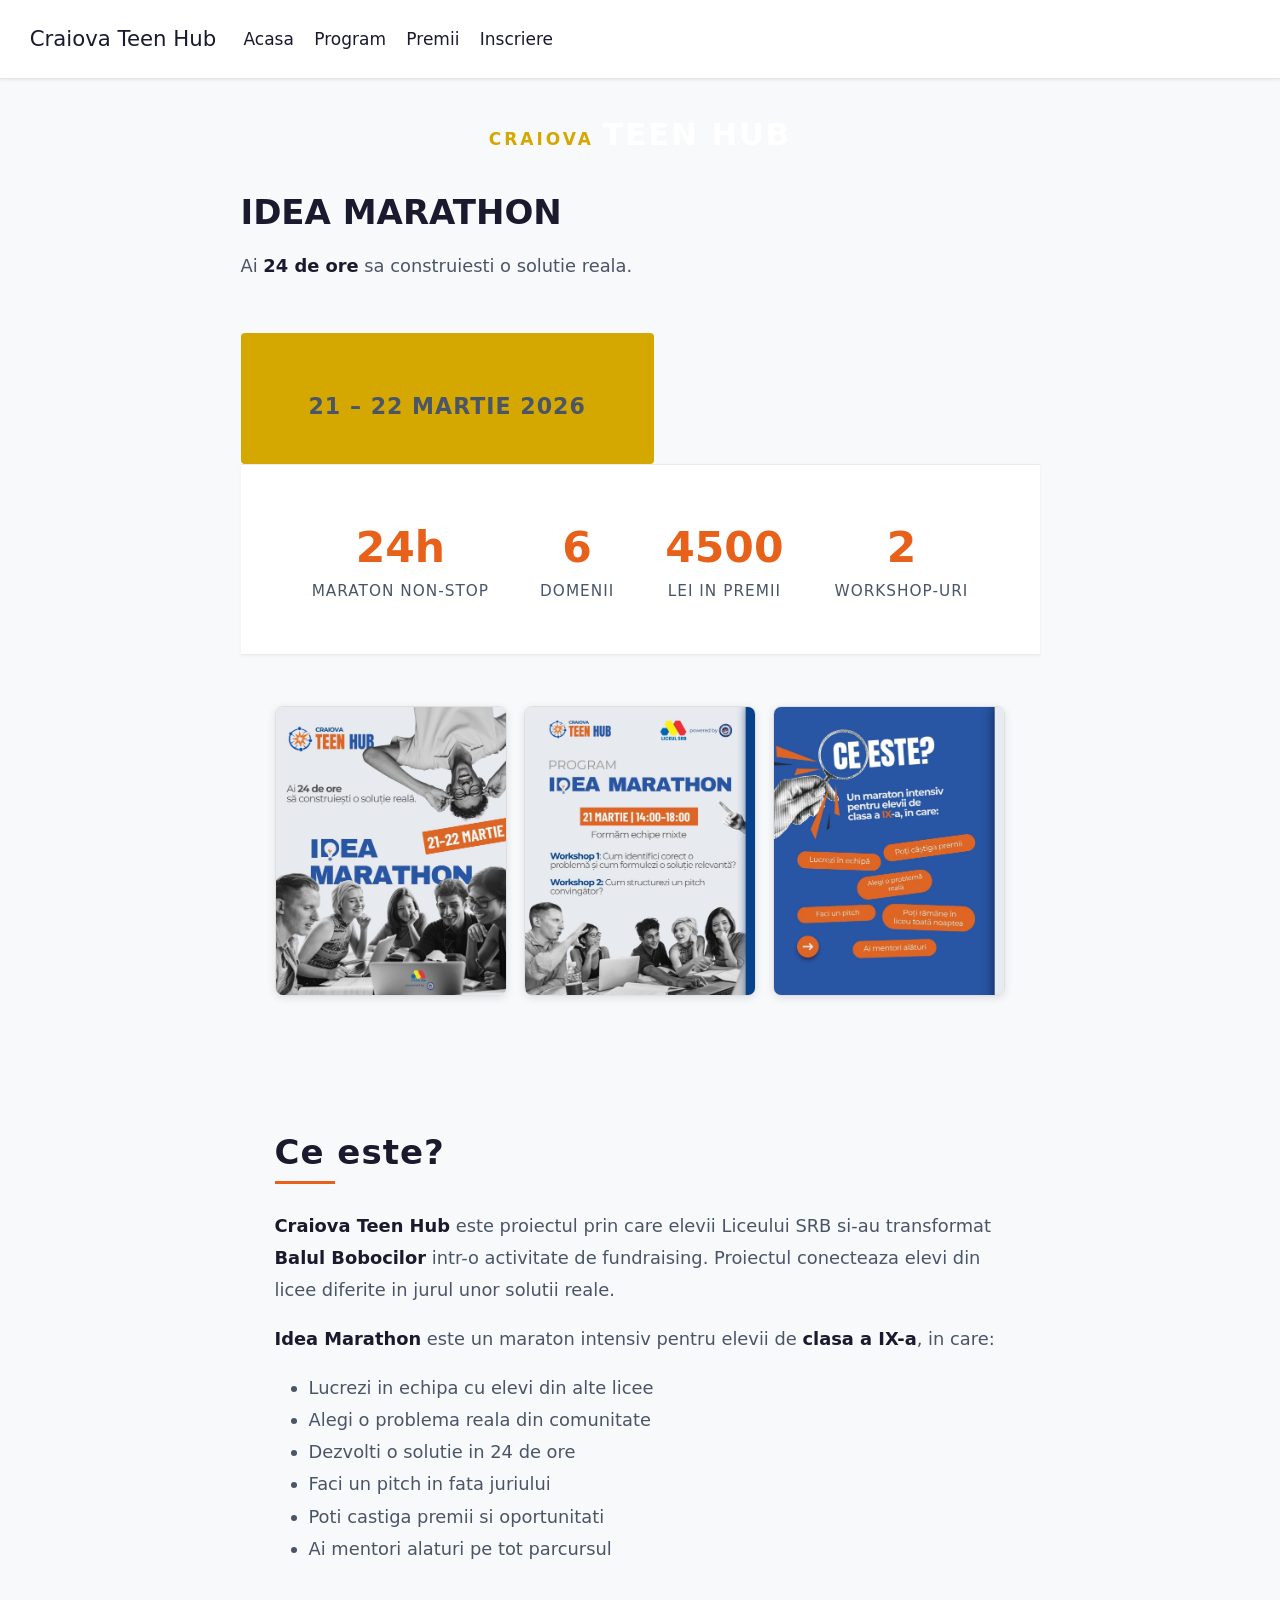
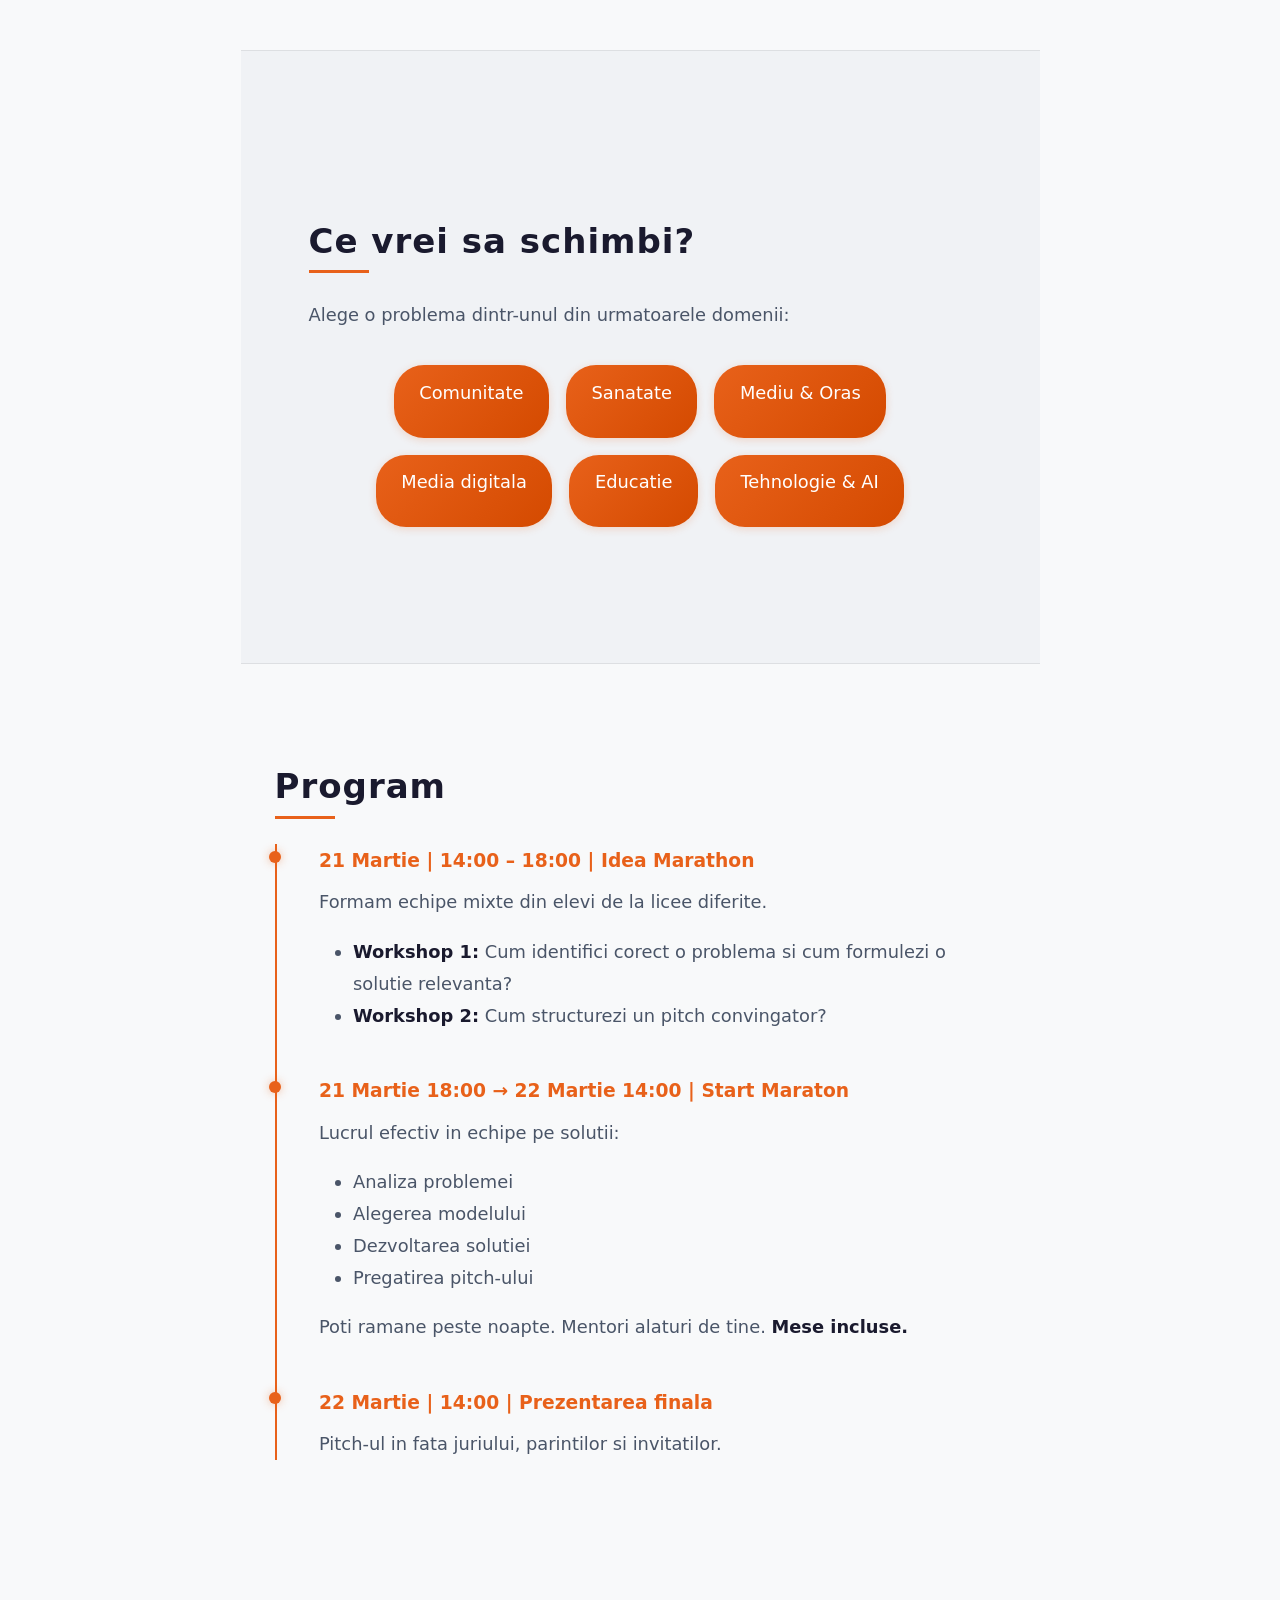
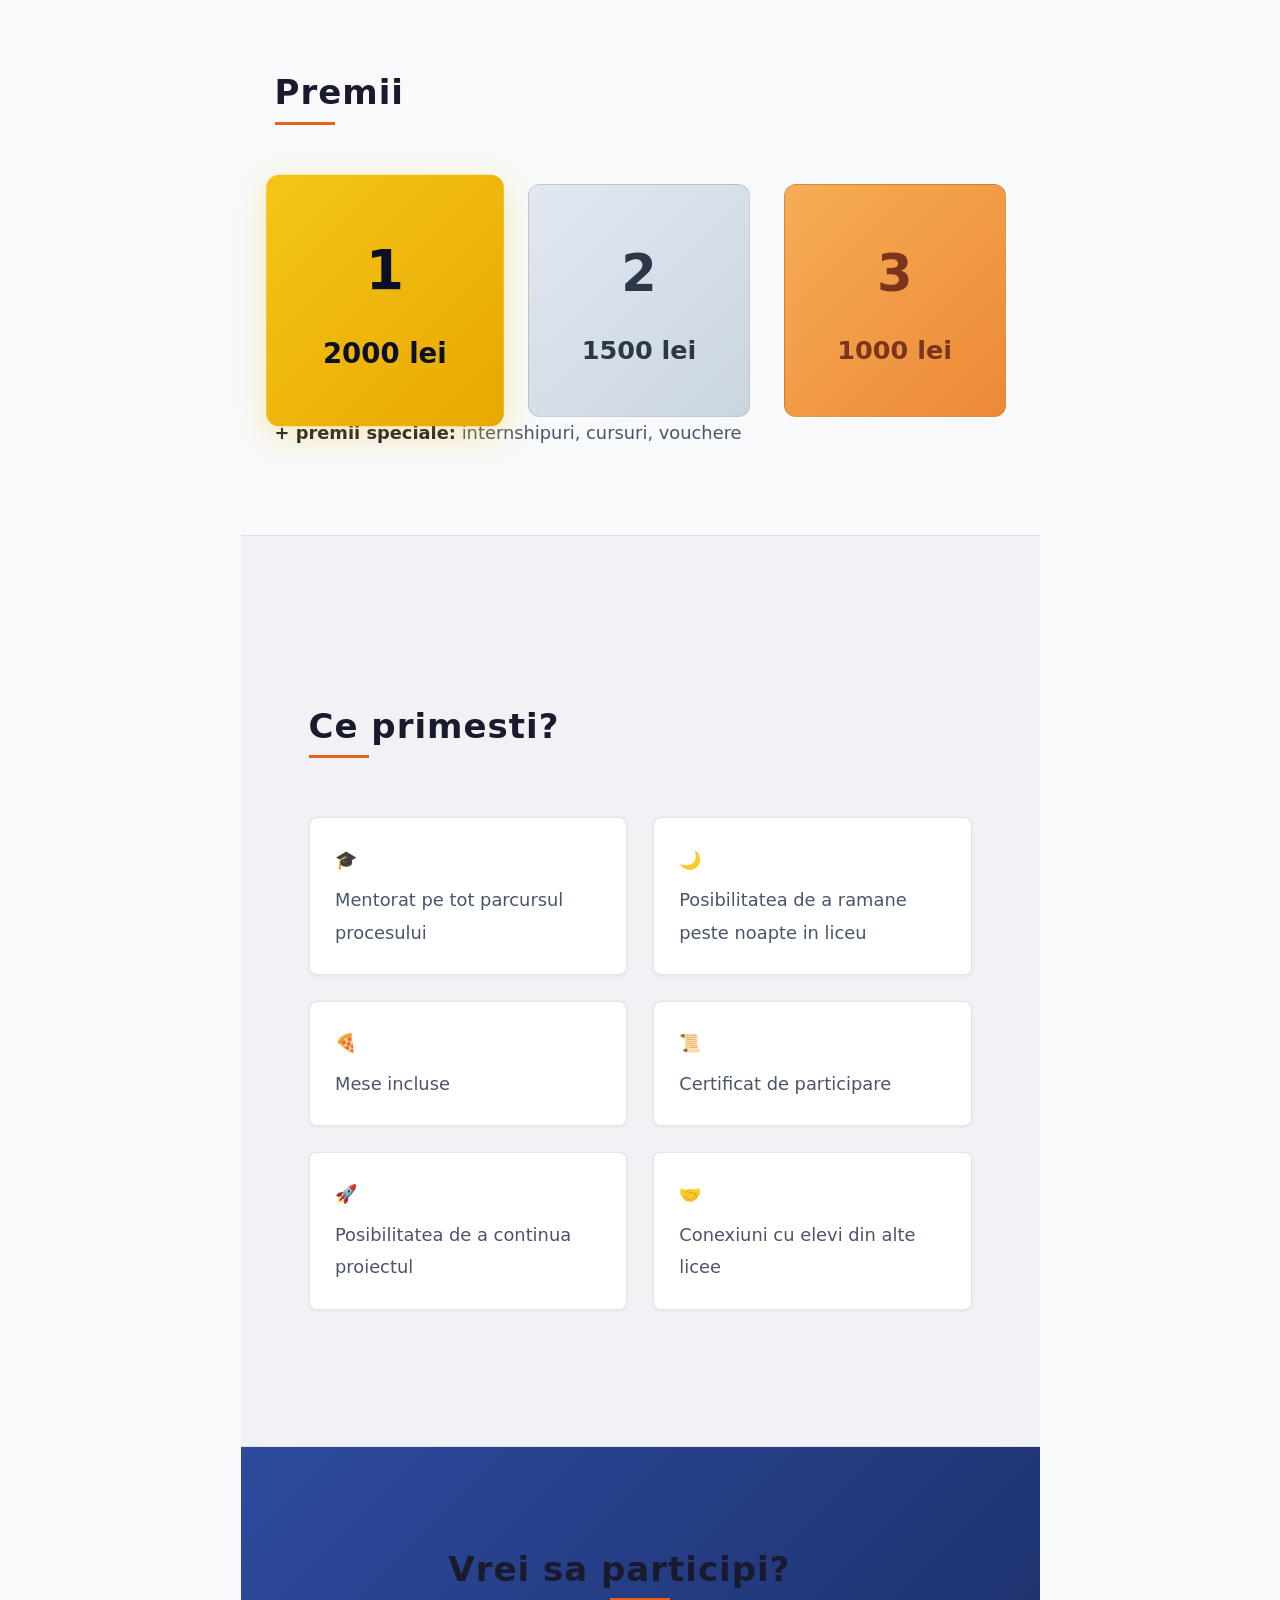
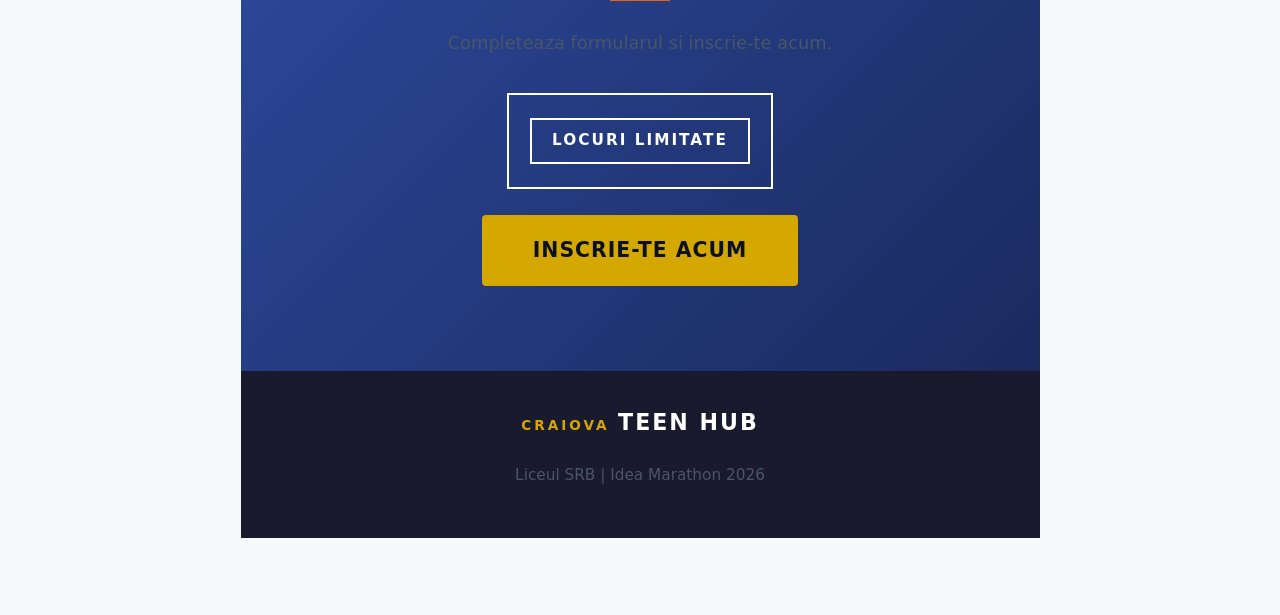
==== index.html @ 98cf3fdf "Built site for gh-pages" ====
<!DOCTYPE html>
<html xmlns="http://www.w3.org/1999/xhtml" lang="en" xml:lang="en"><head>

<meta charset="utf-8">
<meta name="generator" content="quarto-1.8.26">

<meta name="viewport" content="width=device-width, initial-scale=1.0, user-scalable=yes">


<title>Craiova Teen Hub | Idea Marathon – Craiova Teen Hub</title>
<style>
code{white-space: pre-wrap;}
span.smallcaps{font-variant: small-caps;}
div.columns{display: flex; gap: min(4vw, 1.5em);}
div.column{flex: auto; overflow-x: auto;}
div.hanging-indent{margin-left: 1.5em; text-indent: -1.5em;}
ul.task-list{list-style: none;}
ul.task-list li input[type="checkbox"] {
  width: 0.8em;
  margin: 0 0.8em 0.2em -1em; /* quarto-specific, see https://github.com/quarto-dev/quarto-cli/issues/4556 */ 
  vertical-align: middle;
}
</style>


<script src="site_libs/quarto-nav/quarto-nav.js"></script>
<script src="site_libs/quarto-nav/headroom.min.js"></script>
<script src="site_libs/clipboard/clipboard.min.js"></script>
<script src="site_libs/quarto-search/autocomplete.umd.js"></script>
<script src="site_libs/quarto-search/fuse.min.js"></script>
<script src="site_libs/quarto-search/quarto-search.js"></script>
<meta name="quarto:offset" content="./">
<script src="site_libs/quarto-html/quarto.js" type="module"></script>
<script src="site_libs/quarto-html/tabsets/tabsets.js" type="module"></script>
<script src="site_libs/quarto-html/axe/axe-check.js" type="module"></script>
<script src="site_libs/quarto-html/popper.min.js"></script>
<script src="site_libs/quarto-html/tippy.umd.min.js"></script>
<script src="site_libs/quarto-html/anchor.min.js"></script>
<link href="site_libs/quarto-html/tippy.css" rel="stylesheet">
<link href="site_libs/quarto-html/quarto-syntax-highlighting-587c61ba64f3a5504c4d52d930310e48.css" rel="stylesheet" class="quarto-color-scheme" id="quarto-text-highlighting-styles">
<link href="site_libs/quarto-html/quarto-syntax-highlighting-dark-b758ccaa5987ceb1b75504551e579abf.css" rel="stylesheet" class="quarto-color-scheme quarto-color-alternate" id="quarto-text-highlighting-styles">
<link href="site_libs/quarto-html/quarto-syntax-highlighting-587c61ba64f3a5504c4d52d930310e48.css" rel="stylesheet" class="quarto-color-scheme-extra" id="quarto-text-highlighting-styles">
<script src="site_libs/bootstrap/bootstrap.min.js"></script>
<link href="site_libs/bootstrap/bootstrap-icons.css" rel="stylesheet">
<link href="site_libs/bootstrap/bootstrap-8185cfe6cc65199083a6c723d7da7d12.min.css" rel="stylesheet" append-hash="true" class="quarto-color-scheme" id="quarto-bootstrap" data-mode="light">
<link href="site_libs/bootstrap/bootstrap-dark-67006fbea1832d3aa6421e30bd4da898.min.css" rel="stylesheet" append-hash="true" class="quarto-color-scheme quarto-color-alternate" id="quarto-bootstrap" data-mode="dark">
<link href="site_libs/bootstrap/bootstrap-8185cfe6cc65199083a6c723d7da7d12.min.css" rel="stylesheet" append-hash="true" class="quarto-color-scheme-extra" id="quarto-bootstrap" data-mode="light">
<script id="quarto-search-options" type="application/json">{
  "location": "navbar",
  "copy-button": false,
  "collapse-after": 3,
  "panel-placement": "end",
  "type": "overlay",
  "limit": 50,
  "keyboard-shortcut": [
    "f",
    "/",
    "s"
  ],
  "show-item-context": false,
  "language": {
    "search-no-results-text": "No results",
    "search-matching-documents-text": "matching documents",
    "search-copy-link-title": "Copy link to search",
    "search-hide-matches-text": "Hide additional matches",
    "search-more-match-text": "more match in this document",
    "search-more-matches-text": "more matches in this document",
    "search-clear-button-title": "Clear",
    "search-text-placeholder": "",
    "search-detached-cancel-button-title": "Cancel",
    "search-submit-button-title": "Submit",
    "search-label": "Search"
  }
}</script>


<link rel="stylesheet" href="styles.css">
</head>

<body class="nav-fixed fullcontent quarto-light"><script id="quarto-html-before-body" type="application/javascript">
    const toggleBodyColorMode = (bsSheetEl) => {
      const mode = bsSheetEl.getAttribute("data-mode");
      const bodyEl = window.document.querySelector("body");
      if (mode === "dark") {
        bodyEl.classList.add("quarto-dark");
        bodyEl.classList.remove("quarto-light");
      } else {
        bodyEl.classList.add("quarto-light");
        bodyEl.classList.remove("quarto-dark");
      }
    }
    const toggleBodyColorPrimary = () => {
      const bsSheetEl = window.document.querySelector("link#quarto-bootstrap:not([rel=disabled-stylesheet])");
      if (bsSheetEl) {
        toggleBodyColorMode(bsSheetEl);
      }
    }
    const setColorSchemeToggle = (alternate) => {
      const toggles = window.document.querySelectorAll('.quarto-color-scheme-toggle');
      for (let i=0; i < toggles.length; i++) {
        const toggle = toggles[i];
        if (toggle) {
          if (alternate) {
            toggle.classList.add("alternate");
          } else {
            toggle.classList.remove("alternate");
          }
        }
      }
    };
    const toggleColorMode = (alternate) => {
      // Switch the stylesheets
      const primaryStylesheets = window.document.querySelectorAll('link.quarto-color-scheme:not(.quarto-color-alternate)');
      const alternateStylesheets = window.document.querySelectorAll('link.quarto-color-scheme.quarto-color-alternate');
      manageTransitions('#quarto-margin-sidebar .nav-link', false);
      if (alternate) {
        // note: dark is layered on light, we don't disable primary!
        enableStylesheet(alternateStylesheets);
        for (const sheetNode of alternateStylesheets) {
          if (sheetNode.id === "quarto-bootstrap") {
            toggleBodyColorMode(sheetNode);
          }
        }
      } else {
        disableStylesheet(alternateStylesheets);
        enableStylesheet(primaryStylesheets)
        toggleBodyColorPrimary();
      }
      manageTransitions('#quarto-margin-sidebar .nav-link', true);
      // Switch the toggles
      setColorSchemeToggle(alternate)
      // Hack to workaround the fact that safari doesn't
      // properly recolor the scrollbar when toggling (#1455)
      if (navigator.userAgent.indexOf('Safari') > 0 && navigator.userAgent.indexOf('Chrome') == -1) {
        manageTransitions("body", false);
        window.scrollTo(0, 1);
        setTimeout(() => {
          window.scrollTo(0, 0);
          manageTransitions("body", true);
        }, 40);
      }
    }
    const disableStylesheet = (stylesheets) => {
      for (let i=0; i < stylesheets.length; i++) {
        const stylesheet = stylesheets[i];
        stylesheet.rel = 'disabled-stylesheet';
      }
    }
    const enableStylesheet = (stylesheets) => {
      for (let i=0; i < stylesheets.length; i++) {
        const stylesheet = stylesheets[i];
        if(stylesheet.rel !== 'stylesheet') { // for Chrome, which will still FOUC without this check
          stylesheet.rel = 'stylesheet';
        }
      }
    }
    const manageTransitions = (selector, allowTransitions) => {
      const els = window.document.querySelectorAll(selector);
      for (let i=0; i < els.length; i++) {
        const el = els[i];
        if (allowTransitions) {
          el.classList.remove('notransition');
        } else {
          el.classList.add('notransition');
        }
      }
    }
    const isFileUrl = () => {
      return window.location.protocol === 'file:';
    }
    const hasAlternateSentinel = () => {
      let styleSentinel = getColorSchemeSentinel();
      if (styleSentinel !== null) {
        return styleSentinel === "alternate";
      } else {
        return false;
      }
    }
    const setStyleSentinel = (alternate) => {
      const value = alternate ? "alternate" : "default";
      if (!isFileUrl()) {
        window.localStorage.setItem("quarto-color-scheme", value);
      } else {
        localAlternateSentinel = value;
      }
    }
    const getColorSchemeSentinel = () => {
      if (!isFileUrl()) {
        const storageValue = window.localStorage.getItem("quarto-color-scheme");
        return storageValue != null ? storageValue : localAlternateSentinel;
      } else {
        return localAlternateSentinel;
      }
    }
    const toggleGiscusIfUsed = (isAlternate, darkModeDefault) => {
      const baseTheme = document.querySelector('#giscus-base-theme')?.value ?? 'light';
      const alternateTheme = document.querySelector('#giscus-alt-theme')?.value ?? 'dark';
      let newTheme = '';
      if(authorPrefersDark) {
        newTheme = isAlternate ? baseTheme : alternateTheme;
      } else {
        newTheme = isAlternate ? alternateTheme : baseTheme;
      }
      const changeGiscusTheme = () => {
        // From: https://github.com/giscus/giscus/issues/336
        const sendMessage = (message) => {
          const iframe = document.querySelector('iframe.giscus-frame');
          if (!iframe) return;
          iframe.contentWindow.postMessage({ giscus: message }, 'https://giscus.app');
        }
        sendMessage({
          setConfig: {
            theme: newTheme
          }
        });
      }
      const isGiscussLoaded = window.document.querySelector('iframe.giscus-frame') !== null;
      if (isGiscussLoaded) {
        changeGiscusTheme();
      }
    };
    const authorPrefersDark = false;
    const darkModeDefault = authorPrefersDark;
      document.querySelector('link#quarto-text-highlighting-styles.quarto-color-scheme-extra').rel = 'disabled-stylesheet';
      document.querySelector('link#quarto-bootstrap.quarto-color-scheme-extra').rel = 'disabled-stylesheet';
    let localAlternateSentinel = darkModeDefault ? 'alternate' : 'default';
    // Dark / light mode switch
    window.quartoToggleColorScheme = () => {
      // Read the current dark / light value
      let toAlternate = !hasAlternateSentinel();
      toggleColorMode(toAlternate);
      setStyleSentinel(toAlternate);
      toggleGiscusIfUsed(toAlternate, darkModeDefault);
      window.dispatchEvent(new Event('resize'));
    };
    // Switch to dark mode if need be
    if (hasAlternateSentinel()) {
      toggleColorMode(true);
    } else {
      toggleColorMode(false);
    }
  </script>

<div id="quarto-search-results"></div>
  <header id="quarto-header" class="headroom fixed-top">
    <nav class="navbar navbar-expand-lg " data-bs-theme="dark">
      <div class="navbar-container container-fluid">
      <div class="navbar-brand-container mx-auto">
    <a class="navbar-brand" href="./index.html">
    <span class="navbar-title">Craiova Teen Hub</span>
    </a>
  </div>
            <div id="quarto-search" class="" title="Search"></div>
          <button class="navbar-toggler" type="button" data-bs-toggle="collapse" data-bs-target="#navbarCollapse" aria-controls="navbarCollapse" role="menu" aria-expanded="false" aria-label="Toggle navigation" onclick="if (window.quartoToggleHeadroom) { window.quartoToggleHeadroom(); }">
  <span class="navbar-toggler-icon"></span>
</button>
          <div class="collapse navbar-collapse" id="navbarCollapse">
            <ul class="navbar-nav navbar-nav-scroll me-auto">
  <li class="nav-item">
    <a class="nav-link active" href="./index.html" aria-current="page"> 
<span class="menu-text">Acasa</span></a>
  </li>  
  <li class="nav-item">
    <a class="nav-link" href="./#program"> 
<span class="menu-text">Program</span></a>
  </li>  
  <li class="nav-item">
    <a class="nav-link" href="./#premii"> 
<span class="menu-text">Premii</span></a>
  </li>  
  <li class="nav-item">
    <a class="nav-link" href="./#inscriere"> 
<span class="menu-text">Inscriere</span></a>
  </li>  
</ul>
          </div> <!-- /navcollapse -->
            <div class="quarto-navbar-tools">
  <a href="" class="quarto-color-scheme-toggle quarto-navigation-tool  px-1" onclick="window.quartoToggleColorScheme(); return false;" title="Toggle dark mode"><i class="bi"></i></a>
</div>
      </div> <!-- /container-fluid -->
    </nav>
</header>
<!-- content -->
<div id="quarto-content" class="quarto-container page-columns page-rows-contents page-layout-article page-navbar">
<!-- sidebar -->
<!-- margin-sidebar -->
    
<!-- main -->
<main class="content" id="quarto-document-content"><header id="title-block-header" class="quarto-title-block"></header>





<div class="hero">
<div class="logo-text">
<p><span class="logo-craiova">CRAIOVA</span> <span class="logo-teenhub">TEEN HUB</span></p>
</div>
<section id="idea-marathon" class="level1">
<h1>IDEA MARATHON</h1>
<div class="tagline">
<p>Ai <strong>24 de ore</strong> sa construiesti o solutie reala.</p>
</div>
<div class="date-badge">
<p>21 – 22 MARTIE 2026</p>
</div>
</section>
</div>
<div class="stats-row">
<div class="stat-item">
<div class="stat-number">
<p>24h</p>
</div>
<div class="stat-label">
<p>Maraton non-stop</p>
</div>
</div>
<div class="stat-item">
<div class="stat-number">
<p>6</p>
</div>
<div class="stat-label">
<p>Domenii</p>
</div>
</div>
<div class="stat-item">
<div class="stat-number">
<p>4500</p>
</div>
<div class="stat-label">
<p>lei in premii</p>
</div>
</div>
<div class="stat-item">
<div class="stat-number">
<p>2</p>
</div>
<div class="stat-label">
<p>Workshop-uri</p>
</div>
</div>
</div>
<div class="gallery">
<p><img src="images/9.jpeg" class="img-fluid"></p>
<p><img src="images/3.jpeg" class="img-fluid"></p>
<p><img src="images/8.jpeg" class="img-fluid"></p>
</div>
<section id="despre" class="level2">
<h2 class="anchored" data-anchor-id="despre">Ce este?</h2>
<p><strong>Craiova Teen Hub</strong> este proiectul prin care elevii Liceului SRB si-au transformat <strong>Balul Bobocilor</strong> intr-o activitate de fundraising. Proiectul conecteaza elevi din licee diferite in jurul unor solutii reale.</p>
<p><strong>Idea Marathon</strong> este un maraton intensiv pentru elevii de <strong>clasa a IX-a</strong>, in care:</p>
<ul>
<li>Lucrezi in echipa cu elevi din alte licee</li>
<li>Alegi o problema reala din comunitate</li>
<li>Dezvolti o solutie in 24 de ore</li>
<li>Faci un pitch in fata juriului</li>
<li>Poti castiga premii si oportunitati</li>
<li>Ai mentori alaturi pe tot parcursul</li>
</ul>
</section>
<div class="dark-section">
<section id="teme" class="level2 inner">
<h2 class="anchored" data-anchor-id="teme">Ce vrei sa schimbi?</h2>
<p>Alege o problema dintr-unul din urmatoarele domenii:</p>
<div class="topics">
<div class="topic-tag">
<p><a href="./comunitate.html">Comunitate</a></p>
</div>
<div class="topic-tag">
<p><a href="./sanatate.html">Sanatate</a></p>
</div>
<div class="topic-tag">
<p><a href="./mediu.html">Mediu &amp; Oras</a></p>
</div>
<div class="topic-tag">
<p><a href="./media-digitala.html">Media digitala</a></p>
</div>
<div class="topic-tag">
<p><a href="./educatie.html">Educatie</a></p>
</div>
<div class="topic-tag">
<p><a href="./tehnologie.html">Tehnologie &amp; AI</a></p>
</div>
</div>
</section>
</div>
<section id="program" class="level2">
<h2 class="anchored" data-anchor-id="program">Program</h2>
<div class="timeline">
<div class="timeline-item">
<div class="time">
<p>21 Martie | 14:00 – 18:00 | Idea Marathon</p>
</div>
<p>Formam echipe mixte din elevi de la licee diferite.</p>
<ul>
<li><strong>Workshop 1:</strong> Cum identifici corect o problema si cum formulezi o solutie relevanta?</li>
<li><strong>Workshop 2:</strong> Cum structurezi un pitch convingator?</li>
</ul>
</div>
<div class="timeline-item">
<div class="time">
<p>21 Martie 18:00 → 22 Martie 14:00 | Start Maraton</p>
</div>
<p>Lucrul efectiv in echipe pe solutii:</p>
<ul>
<li>Analiza problemei</li>
<li>Alegerea modelului</li>
<li>Dezvoltarea solutiei</li>
<li>Pregatirea pitch-ului</li>
</ul>
<p>Poti ramane peste noapte. Mentori alaturi de tine. <strong>Mese incluse.</strong></p>
</div>
<div class="timeline-item">
<div class="time">
<p>22 Martie | 14:00 | Prezentarea finala</p>
</div>
<p>Pitch-ul in fata juriului, parintilor si invitatilor.</p>
</div>
</div>
</section>
<section id="premii" class="level2">
<h2 class="anchored" data-anchor-id="premii">Premii</h2>
<div class="prizes">
<div class="prize-card silver">
<div class="place">
<p>2</p>
</div>
<div class="amount">
<p>1500 lei</p>
</div>
</div>
<div class="prize-card gold">
<div class="place">
<p>1</p>
</div>
<div class="amount">
<p>2000 lei</p>
</div>
</div>
<div class="prize-card bronze">
<div class="place">
<p>3</p>
</div>
<div class="amount">
<p>1000 lei</p>
</div>
</div>
</div>
<p><strong>+ premii speciale:</strong> internshipuri, cursuri, vouchere</p>
</section>
<div class="dark-section">
<section id="beneficii" class="level2 inner">
<h2 class="anchored" data-anchor-id="beneficii">Ce primesti?</h2>
<div class="benefits-grid">
<div class="benefit-card">
<div class="benefit-icon">
<p>🎓</p>
</div>
<p>Mentorat pe tot parcursul procesului</p>
</div>
<div class="benefit-card">
<div class="benefit-icon">
<p>🌙</p>
</div>
<p>Posibilitatea de a ramane peste noapte in liceu</p>
</div>
<div class="benefit-card">
<div class="benefit-icon">
<p>🍕</p>
</div>
<p>Mese incluse</p>
</div>
<div class="benefit-card">
<div class="benefit-icon">
<p>📜</p>
</div>
<p>Certificat de participare</p>
</div>
<div class="benefit-card">
<div class="benefit-icon">
<p>🚀</p>
</div>
<p>Posibilitatea de a continua proiectul</p>
</div>
<div class="benefit-card">
<div class="benefit-icon">
<p>🤝</p>
</div>
<p>Conexiuni cu elevi din alte licee</p>
</div>
</div>
</section>
</div>
<section id="inscriere" class="level2 cta-section">
<h2 class="anchored" data-anchor-id="inscriere">Vrei sa participi?</h2>
<p>Completeaza formularul si inscrie-te acum.</p>
<div class="limited">
<p>LOCURI LIMITATE</p>
</div>
<p><a href="./inscriere.html"><span class="cta-button">INSCRIE-TE ACUM</span></a></p>
</section>
<div class="site-footer">
<div class="logo-text logo-text-sm">
<p><span class="logo-craiova">CRAIOVA</span> <span class="logo-teenhub">TEEN HUB</span></p>
</div>
<p>Liceul SRB | Idea Marathon 2026</p>
</div>



</main> <!-- /main -->
<script id="quarto-html-after-body" type="application/javascript">
  window.document.addEventListener("DOMContentLoaded", function (event) {
    // Ensure there is a toggle, if there isn't float one in the top right
    if (window.document.querySelector('.quarto-color-scheme-toggle') === null) {
      const a = window.document.createElement('a');
      a.classList.add('top-right');
      a.classList.add('quarto-color-scheme-toggle');
      a.href = "";
      a.onclick = function() { try { window.quartoToggleColorScheme(); } catch {} return false; };
      const i = window.document.createElement("i");
      i.classList.add('bi');
      a.appendChild(i);
      window.document.body.appendChild(a);
    }
    setColorSchemeToggle(hasAlternateSentinel())
    const icon = "";
    const anchorJS = new window.AnchorJS();
    anchorJS.options = {
      placement: 'right',
      icon: icon
    };
    anchorJS.add('.anchored');
    const isCodeAnnotation = (el) => {
      for (const clz of el.classList) {
        if (clz.startsWith('code-annotation-')) {                     
          return true;
        }
      }
      return false;
    }
    const onCopySuccess = function(e) {
      // button target
      const button = e.trigger;
      // don't keep focus
      button.blur();
      // flash "checked"
      button.classList.add('code-copy-button-checked');
      var currentTitle = button.getAttribute("title");
      button.setAttribute("title", "Copied!");
      let tooltip;
      if (window.bootstrap) {
        button.setAttribute("data-bs-toggle", "tooltip");
        button.setAttribute("data-bs-placement", "left");
        button.setAttribute("data-bs-title", "Copied!");
        tooltip = new bootstrap.Tooltip(button, 
          { trigger: "manual", 
            customClass: "code-copy-button-tooltip",
            offset: [0, -8]});
        tooltip.show();    
      }
      setTimeout(function() {
        if (tooltip) {
          tooltip.hide();
          button.removeAttribute("data-bs-title");
          button.removeAttribute("data-bs-toggle");
          button.removeAttribute("data-bs-placement");
        }
        button.setAttribute("title", currentTitle);
        button.classList.remove('code-copy-button-checked');
      }, 1000);
      // clear code selection
      e.clearSelection();
    }
    const getTextToCopy = function(trigger) {
      const outerScaffold = trigger.parentElement.cloneNode(true);
      const codeEl = outerScaffold.querySelector('code');
      for (const childEl of codeEl.children) {
        if (isCodeAnnotation(childEl)) {
          childEl.remove();
        }
      }
      return codeEl.innerText;
    }
    const clipboard = new window.ClipboardJS('.code-copy-button:not([data-in-quarto-modal])', {
      text: getTextToCopy
    });
    clipboard.on('success', onCopySuccess);
    if (window.document.getElementById('quarto-embedded-source-code-modal')) {
      const clipboardModal = new window.ClipboardJS('.code-copy-button[data-in-quarto-modal]', {
        text: getTextToCopy,
        container: window.document.getElementById('quarto-embedded-source-code-modal')
      });
      clipboardModal.on('success', onCopySuccess);
    }
      var localhostRegex = new RegExp(/^(?:http|https):\/\/localhost\:?[0-9]*\//);
      var mailtoRegex = new RegExp(/^mailto:/);
        var filterRegex = new RegExp("https:\/\/chenistdigital\.github\.io\/teenhub\/");
      var isInternal = (href) => {
          return filterRegex.test(href) || localhostRegex.test(href) || mailtoRegex.test(href);
      }
      // Inspect non-navigation links and adorn them if external
     var links = window.document.querySelectorAll('a[href]:not(.nav-link):not(.navbar-brand):not(.toc-action):not(.sidebar-link):not(.sidebar-item-toggle):not(.pagination-link):not(.no-external):not([aria-hidden]):not(.dropdown-item):not(.quarto-navigation-tool):not(.about-link)');
      for (var i=0; i<links.length; i++) {
        const link = links[i];
        if (!isInternal(link.href)) {
          // undo the damage that might have been done by quarto-nav.js in the case of
          // links that we want to consider external
          if (link.dataset.originalHref !== undefined) {
            link.href = link.dataset.originalHref;
          }
        }
      }
    function tippyHover(el, contentFn, onTriggerFn, onUntriggerFn) {
      const config = {
        allowHTML: true,
        maxWidth: 500,
        delay: 100,
        arrow: false,
        appendTo: function(el) {
            return el.parentElement;
        },
        interactive: true,
        interactiveBorder: 10,
        theme: 'quarto',
        placement: 'bottom-start',
      };
      if (contentFn) {
        config.content = contentFn;
      }
      if (onTriggerFn) {
        config.onTrigger = onTriggerFn;
      }
      if (onUntriggerFn) {
        config.onUntrigger = onUntriggerFn;
      }
      window.tippy(el, config); 
    }
    const noterefs = window.document.querySelectorAll('a[role="doc-noteref"]');
    for (var i=0; i<noterefs.length; i++) {
      const ref = noterefs[i];
      tippyHover(ref, function() {
        // use id or data attribute instead here
        let href = ref.getAttribute('data-footnote-href') || ref.getAttribute('href');
        try { href = new URL(href).hash; } catch {}
        const id = href.replace(/^#\/?/, "");
        const note = window.document.getElementById(id);
        if (note) {
          return note.innerHTML;
        } else {
          return "";
        }
      });
    }
    const xrefs = window.document.querySelectorAll('a.quarto-xref');
    const processXRef = (id, note) => {
      // Strip column container classes
      const stripColumnClz = (el) => {
        el.classList.remove("page-full", "page-columns");
        if (el.children) {
          for (const child of el.children) {
            stripColumnClz(child);
          }
        }
      }
      stripColumnClz(note)
      if (id === null || id.startsWith('sec-')) {
        // Special case sections, only their first couple elements
        const container = document.createElement("div");
        if (note.children && note.children.length > 2) {
          container.appendChild(note.children[0].cloneNode(true));
          for (let i = 1; i < note.children.length; i++) {
            const child = note.children[i];
            if (child.tagName === "P" && child.innerText === "") {
              continue;
            } else {
              container.appendChild(child.cloneNode(true));
              break;
            }
          }
          if (window.Quarto?.typesetMath) {
            window.Quarto.typesetMath(container);
          }
          return container.innerHTML
        } else {
          if (window.Quarto?.typesetMath) {
            window.Quarto.typesetMath(note);
          }
          return note.innerHTML;
        }
      } else {
        // Remove any anchor links if they are present
        const anchorLink = note.querySelector('a.anchorjs-link');
        if (anchorLink) {
          anchorLink.remove();
        }
        if (window.Quarto?.typesetMath) {
          window.Quarto.typesetMath(note);
        }
        if (note.classList.contains("callout")) {
          return note.outerHTML;
        } else {
          return note.innerHTML;
        }
      }
    }
    for (var i=0; i<xrefs.length; i++) {
      const xref = xrefs[i];
      tippyHover(xref, undefined, function(instance) {
        instance.disable();
        let url = xref.getAttribute('href');
        let hash = undefined; 
        if (url.startsWith('#')) {
          hash = url;
        } else {
          try { hash = new URL(url).hash; } catch {}
        }
        if (hash) {
          const id = hash.replace(/^#\/?/, "");
          const note = window.document.getElementById(id);
          if (note !== null) {
            try {
              const html = processXRef(id, note.cloneNode(true));
              instance.setContent(html);
            } finally {
              instance.enable();
              instance.show();
            }
          } else {
            // See if we can fetch this
            fetch(url.split('#')[0])
            .then(res => res.text())
            .then(html => {
              const parser = new DOMParser();
              const htmlDoc = parser.parseFromString(html, "text/html");
              const note = htmlDoc.getElementById(id);
              if (note !== null) {
                const html = processXRef(id, note);
                instance.setContent(html);
              } 
            }).finally(() => {
              instance.enable();
              instance.show();
            });
          }
        } else {
          // See if we can fetch a full url (with no hash to target)
          // This is a special case and we should probably do some content thinning / targeting
          fetch(url)
          .then(res => res.text())
          .then(html => {
            const parser = new DOMParser();
            const htmlDoc = parser.parseFromString(html, "text/html");
            const note = htmlDoc.querySelector('main.content');
            if (note !== null) {
              // This should only happen for chapter cross references
              // (since there is no id in the URL)
              // remove the first header
              if (note.children.length > 0 && note.children[0].tagName === "HEADER") {
                note.children[0].remove();
              }
              const html = processXRef(null, note);
              instance.setContent(html);
            } 
          }).finally(() => {
            instance.enable();
            instance.show();
          });
        }
      }, function(instance) {
      });
    }
        let selectedAnnoteEl;
        const selectorForAnnotation = ( cell, annotation) => {
          let cellAttr = 'data-code-cell="' + cell + '"';
          let lineAttr = 'data-code-annotation="' +  annotation + '"';
          const selector = 'span[' + cellAttr + '][' + lineAttr + ']';
          return selector;
        }
        const selectCodeLines = (annoteEl) => {
          const doc = window.document;
          const targetCell = annoteEl.getAttribute("data-target-cell");
          const targetAnnotation = annoteEl.getAttribute("data-target-annotation");
          const annoteSpan = window.document.querySelector(selectorForAnnotation(targetCell, targetAnnotation));
          const lines = annoteSpan.getAttribute("data-code-lines").split(",");
          const lineIds = lines.map((line) => {
            return targetCell + "-" + line;
          })
          let top = null;
          let height = null;
          let parent = null;
          if (lineIds.length > 0) {
              //compute the position of the single el (top and bottom and make a div)
              const el = window.document.getElementById(lineIds[0]);
              top = el.offsetTop;
              height = el.offsetHeight;
              parent = el.parentElement.parentElement;
            if (lineIds.length > 1) {
              const lastEl = window.document.getElementById(lineIds[lineIds.length - 1]);
              const bottom = lastEl.offsetTop + lastEl.offsetHeight;
              height = bottom - top;
            }
            if (top !== null && height !== null && parent !== null) {
              // cook up a div (if necessary) and position it 
              let div = window.document.getElementById("code-annotation-line-highlight");
              if (div === null) {
                div = window.document.createElement("div");
                div.setAttribute("id", "code-annotation-line-highlight");
                div.style.position = 'absolute';
                parent.appendChild(div);
              }
              div.style.top = top - 2 + "px";
              div.style.height = height + 4 + "px";
              div.style.left = 0;
              let gutterDiv = window.document.getElementById("code-annotation-line-highlight-gutter");
              if (gutterDiv === null) {
                gutterDiv = window.document.createElement("div");
                gutterDiv.setAttribute("id", "code-annotation-line-highlight-gutter");
                gutterDiv.style.position = 'absolute';
                const codeCell = window.document.getElementById(targetCell);
                const gutter = codeCell.querySelector('.code-annotation-gutter');
                gutter.appendChild(gutterDiv);
              }
              gutterDiv.style.top = top - 2 + "px";
              gutterDiv.style.height = height + 4 + "px";
            }
            selectedAnnoteEl = annoteEl;
          }
        };
        const unselectCodeLines = () => {
          const elementsIds = ["code-annotation-line-highlight", "code-annotation-line-highlight-gutter"];
          elementsIds.forEach((elId) => {
            const div = window.document.getElementById(elId);
            if (div) {
              div.remove();
            }
          });
          selectedAnnoteEl = undefined;
        };
          // Handle positioning of the toggle
      window.addEventListener(
        "resize",
        throttle(() => {
          elRect = undefined;
          if (selectedAnnoteEl) {
            selectCodeLines(selectedAnnoteEl);
          }
        }, 10)
      );
      function throttle(fn, ms) {
      let throttle = false;
      let timer;
        return (...args) => {
          if(!throttle) { // first call gets through
              fn.apply(this, args);
              throttle = true;
          } else { // all the others get throttled
              if(timer) clearTimeout(timer); // cancel #2
              timer = setTimeout(() => {
                fn.apply(this, args);
                timer = throttle = false;
              }, ms);
          }
        };
      }
        // Attach click handler to the DT
        const annoteDls = window.document.querySelectorAll('dt[data-target-cell]');
        for (const annoteDlNode of annoteDls) {
          annoteDlNode.addEventListener('click', (event) => {
            const clickedEl = event.target;
            if (clickedEl !== selectedAnnoteEl) {
              unselectCodeLines();
              const activeEl = window.document.querySelector('dt[data-target-cell].code-annotation-active');
              if (activeEl) {
                activeEl.classList.remove('code-annotation-active');
              }
              selectCodeLines(clickedEl);
              clickedEl.classList.add('code-annotation-active');
            } else {
              // Unselect the line
              unselectCodeLines();
              clickedEl.classList.remove('code-annotation-active');
            }
          });
        }
    const findCites = (el) => {
      const parentEl = el.parentElement;
      if (parentEl) {
        const cites = parentEl.dataset.cites;
        if (cites) {
          return {
            el,
            cites: cites.split(' ')
          };
        } else {
          return findCites(el.parentElement)
        }
      } else {
        return undefined;
      }
    };
    var bibliorefs = window.document.querySelectorAll('a[role="doc-biblioref"]');
    for (var i=0; i<bibliorefs.length; i++) {
      const ref = bibliorefs[i];
      const citeInfo = findCites(ref);
      if (citeInfo) {
        tippyHover(citeInfo.el, function() {
          var popup = window.document.createElement('div');
          citeInfo.cites.forEach(function(cite) {
            var citeDiv = window.document.createElement('div');
            citeDiv.classList.add('hanging-indent');
            citeDiv.classList.add('csl-entry');
            var biblioDiv = window.document.getElementById('ref-' + cite);
            if (biblioDiv) {
              citeDiv.innerHTML = biblioDiv.innerHTML;
            }
            popup.appendChild(citeDiv);
          });
          return popup.innerHTML;
        });
      }
    }
  });
  </script>
</div> <!-- /content -->
<script src="unlock.js"></script>




</body></html>
---- site_libs/quarto-html/tippy.css ----
.tippy-box[data-animation=fade][data-state=hidden]{opacity:0}[data-tippy-root]{max-width:calc(100vw - 10px)}.tippy-box{position:relative;background-color:#333;color:#fff;border-radius:4px;font-size:14px;line-height:1.4;white-space:normal;outline:0;transition-property:transform,visibility,opacity}.tippy-box[data-placement^=top]>.tippy-arrow{bottom:0}.tippy-box[data-placement^=top]>.tippy-arrow:before{bottom:-7px;left:0;border-width:8px 8px 0;border-top-color:initial;transform-origin:center top}.tippy-box[data-placement^=bottom]>.tippy-arrow{top:0}.tippy-box[data-placement^=bottom]>.tippy-arrow:before{top:-7px;left:0;border-width:0 8px 8px;border-bottom-color:initial;transform-origin:center bottom}.tippy-box[data-placement^=left]>.tippy-arrow{right:0}.tippy-box[data-placement^=left]>.tippy-arrow:before{border-width:8px 0 8px 8px;border-left-color:initial;right:-7px;transform-origin:center left}.tippy-box[data-placement^=right]>.tippy-arrow{left:0}.tippy-box[data-placement^=right]>.tippy-arrow:before{left:-7px;border-width:8px 8px 8px 0;border-right-color:initial;transform-origin:center right}.tippy-box[data-inertia][data-state=visible]{transition-timing-function:cubic-bezier(.54,1.5,.38,1.11)}.tippy-arrow{width:16px;height:16px;color:#333}.tippy-arrow:before{content:"";position:absolute;border-color:transparent;border-style:solid}.tippy-content{position:relative;padding:5px 9px;z-index:1}
---- site_libs/quarto-html/quarto-syntax-highlighting-587c61ba64f3a5504c4d52d930310e48.css ----
/* quarto syntax highlight colors */
:root {
  --quarto-hl-ot-color: #003B4F;
  --quarto-hl-at-color: #657422;
  --quarto-hl-ss-color: #20794D;
  --quarto-hl-an-color: #5E5E5E;
  --quarto-hl-fu-color: #4758AB;
  --quarto-hl-st-color: #20794D;
  --quarto-hl-cf-color: #003B4F;
  --quarto-hl-op-color: #5E5E5E;
  --quarto-hl-er-color: #AD0000;
  --quarto-hl-bn-color: #AD0000;
  --quarto-hl-al-color: #AD0000;
  --quarto-hl-va-color: #111111;
  --quarto-hl-bu-color: inherit;
  --quarto-hl-ex-color: inherit;
  --quarto-hl-pp-color: #AD0000;
  --quarto-hl-in-color: #5E5E5E;
  --quarto-hl-vs-color: #20794D;
  --quarto-hl-wa-color: #5E5E5E;
  --quarto-hl-do-color: #5E5E5E;
  --quarto-hl-im-color: #00769E;
  --quarto-hl-ch-color: #20794D;
  --quarto-hl-dt-color: #AD0000;
  --quarto-hl-fl-color: #AD0000;
  --quarto-hl-co-color: #5E5E5E;
  --quarto-hl-cv-color: #5E5E5E;
  --quarto-hl-cn-color: #8f5902;
  --quarto-hl-sc-color: #5E5E5E;
  --quarto-hl-dv-color: #AD0000;
  --quarto-hl-kw-color: #003B4F;
}

/* other quarto variables */
:root {
  --quarto-font-monospace: SFMono-Regular, Menlo, Monaco, Consolas, "Liberation Mono", "Courier New", monospace;
}

/* syntax highlight based on Pandoc's rules */
pre > code.sourceCode > span {
  color: #003B4F;
}

code.sourceCode > span {
  color: #003B4F;
}

div.sourceCode,
div.sourceCode pre.sourceCode {
  color: #003B4F;
}

/* Normal */
code span {
  color: #003B4F;
}

/* Alert */
code span.al {
  color: #AD0000;
  font-style: inherit;
}

/* Annotation */
code span.an {
  color: #5E5E5E;
  font-style: inherit;
}

/* Attribute */
code span.at {
  color: #657422;
  font-style: inherit;
}

/* BaseN */
code span.bn {
  color: #AD0000;
  font-style: inherit;
}

/* BuiltIn */
code span.bu {
  font-style: inherit;
}

/* ControlFlow */
code span.cf {
  color: #003B4F;
  font-weight: bold;
  font-style: inherit;
}

/* Char */
code span.ch {
  color: #20794D;
  font-style: inherit;
}

/* Constant */
code span.cn {
  color: #8f5902;
  font-style: inherit;
}

/* Comment */
code span.co {
  color: #5E5E5E;
  font-style: inherit;
}

/* CommentVar */
code span.cv {
  color: #5E5E5E;
  font-style: italic;
}

/* Documentation */
code span.do {
  color: #5E5E5E;
  font-style: italic;
}

/* DataType */
code span.dt {
  color: #AD0000;
  font-style: inherit;
}

/* DecVal */
code span.dv {
  color: #AD0000;
  font-style: inherit;
}

/* Error */
code span.er {
  color: #AD0000;
  font-style: inherit;
}

/* Extension */
code span.ex {
  font-style: inherit;
}

/* Float */
code span.fl {
  color: #AD0000;
  font-style: inherit;
}

/* Function */
code span.fu {
  color: #4758AB;
  font-style: inherit;
}

/* Import */
code span.im {
  color: #00769E;
  font-style: inherit;
}

/* Information */
code span.in {
  color: #5E5E5E;
  font-style: inherit;
}

/* Keyword */
code span.kw {
  color: #003B4F;
  font-weight: bold;
  font-style: inherit;
}

/* Operator */
code span.op {
  color: #5E5E5E;
  font-style: inherit;
}

/* Other */
code span.ot {
  color: #003B4F;
  font-style: inherit;
}

/* Preprocessor */
code span.pp {
  color: #AD0000;
  font-style: inherit;
}

/* SpecialChar */
code span.sc {
  color: #5E5E5E;
  font-style: inherit;
}

/* SpecialString */
code span.ss {
  color: #20794D;
  font-style: inherit;
}

/* String */
code span.st {
  color: #20794D;
  font-style: inherit;
}

/* Variable */
code span.va {
  color: #111111;
  font-style: inherit;
}

/* VerbatimString */
code span.vs {
  color: #20794D;
  font-style: inherit;
}

/* Warning */
code span.wa {
  color: #5E5E5E;
  font-style: italic;
}

.prevent-inlining {
  content: "</";
}

/*# sourceMappingURL=2dce1cc6c82594539e1579de68416b47.css.map */
---- site_libs/quarto-html/quarto-syntax-highlighting-dark-b758ccaa5987ceb1b75504551e579abf.css ----
/* quarto syntax highlight colors */
:root {
  --quarto-hl-al-color: #f07178;
  --quarto-hl-an-color: #d4d0ab;
  --quarto-hl-at-color: #00e0e0;
  --quarto-hl-bn-color: #d4d0ab;
  --quarto-hl-bu-color: #abe338;
  --quarto-hl-ch-color: #abe338;
  --quarto-hl-co-color: #f8f8f2;
  --quarto-hl-cv-color: #ffd700;
  --quarto-hl-cn-color: #ffd700;
  --quarto-hl-cf-color: #ffa07a;
  --quarto-hl-dt-color: #ffa07a;
  --quarto-hl-dv-color: #d4d0ab;
  --quarto-hl-do-color: #f8f8f2;
  --quarto-hl-er-color: #f07178;
  --quarto-hl-ex-color: #00e0e0;
  --quarto-hl-fl-color: #d4d0ab;
  --quarto-hl-fu-color: #ffa07a;
  --quarto-hl-im-color: #abe338;
  --quarto-hl-in-color: #d4d0ab;
  --quarto-hl-kw-color: #ffa07a;
  --quarto-hl-op-color: #ffa07a;
  --quarto-hl-ot-color: #00e0e0;
  --quarto-hl-pp-color: #dcc6e0;
  --quarto-hl-re-color: #00e0e0;
  --quarto-hl-sc-color: #abe338;
  --quarto-hl-ss-color: #abe338;
  --quarto-hl-st-color: #abe338;
  --quarto-hl-va-color: #00e0e0;
  --quarto-hl-vs-color: #abe338;
  --quarto-hl-wa-color: #dcc6e0;
}

/* other quarto variables */
:root {
  --quarto-font-monospace: SFMono-Regular, Menlo, Monaco, Consolas, "Liberation Mono", "Courier New", monospace;
}

/* syntax highlight based on Pandoc's rules */
pre > code.sourceCode > span {
  color: #f8f8f2;
}

code.sourceCode > span {
  color: #f8f8f2;
}

div.sourceCode,
div.sourceCode pre.sourceCode {
  color: #f8f8f2;
}

/* Normal */
code span {
  color: #f8f8f2;
}

/* Alert */
code span.al {
  color: #f07178;
}

/* Annotation */
code span.an {
  color: #d4d0ab;
}

/* Attribute */
code span.at {
  color: #00e0e0;
}

/* BaseN */
code span.bn {
  color: #d4d0ab;
}

/* BuiltIn */
code span.bu {
  color: #abe338;
}

/* ControlFlow */
code span.cf {
  font-weight: bold;
  color: #ffa07a;
}

/* Char */
code span.ch {
  color: #abe338;
}

/* Constant */
code span.cn {
  color: #ffd700;
}

/* Comment */
code span.co {
  font-style: italic;
  color: #f8f8f2;
}

/* CommentVar */
code span.cv {
  color: #ffd700;
}

/* Documentation */
code span.do {
  color: #f8f8f2;
}

/* DataType */
code span.dt {
  color: #ffa07a;
}

/* DecVal */
code span.dv {
  color: #d4d0ab;
}

/* Error */
code span.er {
  color: #f07178;
  text-decoration: underline;
}

/* Extension */
code span.ex {
  font-weight: bold;
  color: #00e0e0;
}

/* Float */
code span.fl {
  color: #d4d0ab;
}

/* Function */
code span.fu {
  color: #ffa07a;
}

/* Import */
code span.im {
  color: #abe338;
}

/* Information */
code span.in {
  color: #d4d0ab;
}

/* Keyword */
code span.kw {
  font-weight: bold;
  color: #ffa07a;
}

/* Operator */
code span.op {
  color: #ffa07a;
}

/* Other */
code span.ot {
  color: #00e0e0;
}

/* Preprocessor */
code span.pp {
  color: #dcc6e0;
}

/* RegionMarker */
code span.re {
  background-color: #f8f8f2;
  color: #00e0e0;
}

/* SpecialChar */
code span.sc {
  color: #abe338;
}

/* SpecialString */
code span.ss {
  color: #abe338;
}

/* String */
code span.st {
  color: #abe338;
}

/* Variable */
code span.va {
  color: #00e0e0;
}

/* VerbatimString */
code span.vs {
  color: #abe338;
}

/* Warning */
code span.wa {
  color: #dcc6e0;
}

.prevent-inlining {
  content: "</";
}

/*# sourceMappingURL=6c091f0476edacc1e88d089996040f32.css.map */
---- site_libs/quarto-html/quarto-syntax-highlighting-587c61ba64f3a5504c4d52d930310e48.css ----
/* quarto syntax highlight colors */
:root {
  --quarto-hl-ot-color: #003B4F;
  --quarto-hl-at-color: #657422;
  --quarto-hl-ss-color: #20794D;
  --quarto-hl-an-color: #5E5E5E;
  --quarto-hl-fu-color: #4758AB;
  --quarto-hl-st-color: #20794D;
  --quarto-hl-cf-color: #003B4F;
  --quarto-hl-op-color: #5E5E5E;
  --quarto-hl-er-color: #AD0000;
  --quarto-hl-bn-color: #AD0000;
  --quarto-hl-al-color: #AD0000;
  --quarto-hl-va-color: #111111;
  --quarto-hl-bu-color: inherit;
  --quarto-hl-ex-color: inherit;
  --quarto-hl-pp-color: #AD0000;
  --quarto-hl-in-color: #5E5E5E;
  --quarto-hl-vs-color: #20794D;
  --quarto-hl-wa-color: #5E5E5E;
  --quarto-hl-do-color: #5E5E5E;
  --quarto-hl-im-color: #00769E;
  --quarto-hl-ch-color: #20794D;
  --quarto-hl-dt-color: #AD0000;
  --quarto-hl-fl-color: #AD0000;
  --quarto-hl-co-color: #5E5E5E;
  --quarto-hl-cv-color: #5E5E5E;
  --quarto-hl-cn-color: #8f5902;
  --quarto-hl-sc-color: #5E5E5E;
  --quarto-hl-dv-color: #AD0000;
  --quarto-hl-kw-color: #003B4F;
}

/* other quarto variables */
:root {
  --quarto-font-monospace: SFMono-Regular, Menlo, Monaco, Consolas, "Liberation Mono", "Courier New", monospace;
}

/* syntax highlight based on Pandoc's rules */
pre > code.sourceCode > span {
  color: #003B4F;
}

code.sourceCode > span {
  color: #003B4F;
}

div.sourceCode,
div.sourceCode pre.sourceCode {
  color: #003B4F;
}

/* Normal */
code span {
  color: #003B4F;
}

/* Alert */
code span.al {
  color: #AD0000;
  font-style: inherit;
}

/* Annotation */
code span.an {
  color: #5E5E5E;
  font-style: inherit;
}

/* Attribute */
code span.at {
  color: #657422;
  font-style: inherit;
}

/* BaseN */
code span.bn {
  color: #AD0000;
  font-style: inherit;
}

/* BuiltIn */
code span.bu {
  font-style: inherit;
}

/* ControlFlow */
code span.cf {
  color: #003B4F;
  font-weight: bold;
  font-style: inherit;
}

/* Char */
code span.ch {
  color: #20794D;
  font-style: inherit;
}

/* Constant */
code span.cn {
  color: #8f5902;
  font-style: inherit;
}

/* Comment */
code span.co {
  color: #5E5E5E;
  font-style: inherit;
}

/* CommentVar */
code span.cv {
  color: #5E5E5E;
  font-style: italic;
}

/* Documentation */
code span.do {
  color: #5E5E5E;
  font-style: italic;
}

/* DataType */
code span.dt {
  color: #AD0000;
  font-style: inherit;
}

/* DecVal */
code span.dv {
  color: #AD0000;
  font-style: inherit;
}

/* Error */
code span.er {
  color: #AD0000;
  font-style: inherit;
}

/* Extension */
code span.ex {
  font-style: inherit;
}

/* Float */
code span.fl {
  color: #AD0000;
  font-style: inherit;
}

/* Function */
code span.fu {
  color: #4758AB;
  font-style: inherit;
}

/* Import */
code span.im {
  color: #00769E;
  font-style: inherit;
}

/* Information */
code span.in {
  color: #5E5E5E;
  font-style: inherit;
}

/* Keyword */
code span.kw {
  color: #003B4F;
  font-weight: bold;
  font-style: inherit;
}

/* Operator */
code span.op {
  color: #5E5E5E;
  font-style: inherit;
}

/* Other */
code span.ot {
  color: #003B4F;
  font-style: inherit;
}

/* Preprocessor */
code span.pp {
  color: #AD0000;
  font-style: inherit;
}

/* SpecialChar */
code span.sc {
  color: #5E5E5E;
  font-style: inherit;
}

/* SpecialString */
code span.ss {
  color: #20794D;
  font-style: inherit;
}

/* String */
code span.st {
  color: #20794D;
  font-style: inherit;
}

/* Variable */
code span.va {
  color: #111111;
  font-style: inherit;
}

/* VerbatimString */
code span.vs {
  color: #20794D;
  font-style: inherit;
}

/* Warning */
code span.wa {
  color: #5E5E5E;
  font-style: italic;
}

.prevent-inlining {
  content: "</";
}

/*# sourceMappingURL=2dce1cc6c82594539e1579de68416b47.css.map */
---- styles.css ----
/* ===== DARK THEME (default) ===== */
:root {
  --dark-bg: #0b1026;
  --dark-card: #131a35;
  --dark-card-alt: #1a2240;
  --accent-yellow: #f5c518;
  --accent-orange: #e8611a;
  --text-primary: #f0f0f0;
  --text-secondary: #a0aec0;
  --border-subtle: rgba(255, 255, 255, 0.08);
}

body {
  background-color: var(--dark-bg) !important;
  color: var(--text-primary) !important;
  font-family: 'Segoe UI', system-ui, -apple-system, sans-serif !important;
}

#quarto-content {
  padding: 0 !important;
}

#quarto-content > * {
  padding-top: 0 !important;
}

.navbar {
  background-color: #060a18 !important;
  border-bottom: 1px solid var(--border-subtle) !important;
}

/* ===== HERO ===== */
section.hero {
  background: linear-gradient(135deg, #0b1026 0%, #1a2a5e 50%, #0b1026 100%) !important;
  padding: 6rem 2rem 5rem !important;
  text-align: center !important;
  position: relative !important;
  overflow: hidden !important;
  max-width: 100% !important;
}

section.hero::before {
  content: '' !important;
  position: absolute !important;
  top: 0; left: 0; right: 0; bottom: 0;
  background:
    radial-gradient(1px 1px at 20% 30%, rgba(255,255,255,0.3), transparent),
    radial-gradient(1px 1px at 40% 70%, rgba(255,255,255,0.2), transparent),
    radial-gradient(1px 1px at 60% 20%, rgba(255,255,255,0.3), transparent),
    radial-gradient(1px 1px at 80% 50%, rgba(255,255,255,0.15), transparent),
    radial-gradient(1px 1px at 10% 80%, rgba(255,255,255,0.2), transparent),
    radial-gradient(1px 1px at 90% 10%, rgba(255,255,255,0.25), transparent),
    radial-gradient(1.5px 1.5px at 50% 50%, rgba(245,197,24,0.4), transparent),
    radial-gradient(1px 1px at 70% 85%, rgba(255,255,255,0.2), transparent) !important;
  pointer-events: none;
}

section.hero h1 {
  color: #ffffff !important;
  font-size: 3.5rem !important;
  font-weight: 900 !important;
  letter-spacing: 2px;
  margin-bottom: 0.3rem !important;
  position: relative;
  border-bottom: none !important;
  padding-bottom: 0 !important;
}

section.hero .subtitle,
section.hero .subtitle p {
  color: var(--accent-yellow) !important;
  font-size: 2rem !important;
  font-weight: 800 !important;
  letter-spacing: 4px;
  text-transform: uppercase;
  position: relative;
}

section.hero .tagline,
section.hero .tagline p {
  font-size: 1.25rem !important;
  color: var(--text-secondary) !important;
  margin-top: 1.5rem;
  position: relative;
}

section.hero .tagline strong {
  color: #ffffff !important;
}

.date-badge,
.date-badge p {
  display: inline-block !important;
  background: var(--accent-yellow) !important;
  color: #0b1026 !important;
  padding: 0.6rem 2rem !important;
  border-radius: 4px !important;
  font-size: 1.3rem !important;
  font-weight: 800 !important;
  margin-top: 2rem;
  letter-spacing: 1px;
  position: relative;
}

/* ===== STATS ===== */
.stats-row {
  display: flex !important;
  justify-content: center !important;
  gap: 3rem !important;
  flex-wrap: wrap;
  padding: 3rem 2rem !important;
  background: var(--dark-card) !important;
  border-top: 1px solid var(--border-subtle) !important;
  border-bottom: 1px solid var(--border-subtle) !important;
  max-width: 100% !important;
}

.stat-item { text-align: center; }

.stat-number,
.stat-number p {
  font-size: 2.5rem !important;
  font-weight: 900 !important;
  color: var(--accent-yellow) !important;
  display: block;
  margin: 0 !important;
}

.stat-label,
.stat-label p {
  font-size: 0.9rem !important;
  color: var(--text-secondary) !important;
  text-transform: uppercase;
  letter-spacing: 1px;
  margin: 0 !important;
}

/* ===== GALLERY ===== */
.gallery {
  display: grid !important;
  grid-template-columns: repeat(3, 1fr) !important;
  gap: 1rem !important;
  padding: 3rem 2rem !important;
  max-width: 1000px !important;
  margin: 0 auto !important;
}

.gallery figure {
  margin: 0 !important;
}

.gallery img {
  width: 100% !important;
  border-radius: 8px !important;
  border: 1px solid var(--border-subtle);
  transition: transform 0.3s ease;
}

.gallery img:hover {
  transform: scale(1.03);
}

.gallery figcaption { display: none !important; }

/* ===== SECTIONS ===== */
section.level2 {
  padding: 4rem 2rem !important;
  max-width: 900px !important;
  margin: 0 auto !important;
}

section h2 {
  color: #ffffff !important;
  font-size: 2rem !important;
  font-weight: 800 !important;
  letter-spacing: 1px;
  margin-bottom: 1.5rem !important;
  position: relative;
  display: inline-block;
  border-bottom: none !important;
  padding-bottom: 0 !important;
}

section h2::after {
  content: '';
  display: block;
  width: 60px;
  height: 3px;
  background: var(--accent-yellow);
  margin-top: 0.5rem;
}

section p, section li {
  color: var(--text-secondary) !important;
  font-size: 1.05rem !important;
  line-height: 1.8 !important;
}

section strong {
  color: #ffffff !important;
}

/* ===== DARK CARD SECTIONS ===== */
.dark-section {
  background: var(--dark-card) !important;
  padding: 4rem 2rem !important;
  max-width: 100% !important;
  border-top: 1px solid var(--border-subtle) !important;
  border-bottom: 1px solid var(--border-subtle) !important;
}

.dark-section .inner {
  max-width: 900px;
  margin: 0 auto;
}

/* ===== TOPICS ===== */
.topics {
  display: flex !important;
  flex-wrap: wrap;
  gap: 1rem !important;
  justify-content: center;
  margin-top: 2rem;
}

.topic-tag {
  background: linear-gradient(135deg, var(--accent-orange), #d44a00) !important;
  color: white !important;
  padding: 0.7rem 1.5rem !important;
  border-radius: 30px !important;
  font-weight: 600 !important;
  font-size: 1rem !important;
  transition: transform 0.2s, box-shadow 0.2s;
  cursor: default;
}

.topic-tag a {
  color: white !important;
  text-decoration: none !important;
}

.topic-tag:hover {
  transform: translateY(-2px);
  box-shadow: 0 4px 15px rgba(232, 97, 26, 0.4);
}

/* ===== TIMELINE ===== */
.timeline {
  position: relative;
  padding-left: 2.5rem !important;
  border-left: 2px solid var(--accent-yellow) !important;
}

.timeline-item {
  margin-bottom: 2.5rem;
  position: relative;
}

.timeline-item::before {
  content: '';
  position: absolute;
  left: -2.95rem;
  top: 0.4rem;
  width: 12px;
  height: 12px;
  background: var(--accent-yellow);
  border-radius: 50%;
  box-shadow: 0 0 10px rgba(245, 197, 24, 0.5);
}

.timeline-item .time,
.timeline-item .time p {
  font-weight: 700 !important;
  color: var(--accent-yellow) !important;
  font-size: 1.1rem !important;
  margin-bottom: 0.5rem;
}

/* ===== PRIZES ===== */
.prizes {
  display: flex !important;
  gap: 2rem !important;
  justify-content: center;
  flex-wrap: wrap;
  margin-top: 2rem;
}

.prize-card {
  text-align: center !important;
  padding: 2.5rem 2rem !important;
  border-radius: 12px !important;
  min-width: 180px;
  flex: 1;
  border: 1px solid var(--border-subtle);
  transition: transform 0.3s ease;
}

.prize-card:hover { transform: translateY(-5px); }

.prize-card.gold {
  background: linear-gradient(135deg, #f5c518 0%, #e8a800 100%) !important;
  color: #0b1026 !important;
  order: -1;
  transform: scale(1.08);
  border: none !important;
  box-shadow: 0 8px 30px rgba(245, 197, 24, 0.3);
}

.prize-card.gold:hover { transform: scale(1.08) translateY(-5px); }

.prize-card.gold .place,
.prize-card.gold .place p,
.prize-card.gold .amount,
.prize-card.gold .amount p {
  color: #0b1026 !important;
}

.prize-card.silver {
  background: linear-gradient(135deg, #4a5568 0%, #2d3748 100%) !important;
}

.prize-card.silver .place p,
.prize-card.silver .amount p {
  color: #e2e8f0 !important;
}

.prize-card.bronze {
  background: linear-gradient(135deg, #9c4221 0%, #7b341e 100%) !important;
}

.prize-card.bronze .place p,
.prize-card.bronze .amount p {
  color: #fed7aa !important;
}

.prize-card .place,
.prize-card .place p {
  font-size: 3rem !important;
  font-weight: 900 !important;
  margin: 0 !important;
}

.prize-card .amount,
.prize-card .amount p {
  font-size: 1.5rem !important;
  font-weight: 700 !important;
  margin: 0.5rem 0 0 !important;
}

/* ===== BENEFITS ===== */
.benefits-grid {
  display: grid !important;
  grid-template-columns: repeat(auto-fit, minmax(250px, 1fr)) !important;
  gap: 1.5rem !important;
  margin-top: 2rem;
}

.benefit-card {
  background: var(--dark-card-alt) !important;
  border: 1px solid var(--border-subtle) !important;
  border-radius: 8px !important;
  padding: 1.5rem !important;
  transition: border-color 0.3s;
}

.benefit-card:hover {
  border-color: var(--accent-yellow) !important;
}

.benefit-icon { font-size: 1.5rem; margin-bottom: 0.5rem; }

.benefit-card p {
  color: var(--text-secondary) !important;
  margin: 0 !important;
}

/* ===== CTA ===== */
.cta-section {
  text-align: center !important;
  padding: 5rem 2rem !important;
  background: linear-gradient(135deg, #1a2a5e 0%, #0b1026 100%) !important;
  max-width: 100% !important;
}

.cta-section h2::after {
  margin-left: auto;
  margin-right: auto;
}

span.cta-button {
  display: inline-block !important;
  background: var(--accent-yellow) !important;
  color: #0b1026 !important;
  padding: 1rem 3rem !important;
  font-size: 1.2rem !important;
  font-weight: 800 !important;
  border-radius: 4px !important;
  text-decoration: none !important;
  margin-top: 1.5rem !important;
  letter-spacing: 1px;
  text-transform: uppercase;
  cursor: pointer;
  transition: transform 0.2s, box-shadow 0.2s;
}

span.cta-button:hover {
  transform: translateY(-2px);
  box-shadow: 0 6px 20px rgba(245, 197, 24, 0.4);
}

.limited,
.limited p {
  display: inline-block !important;
  background: transparent !important;
  color: var(--accent-yellow) !important;
  border: 2px solid var(--accent-yellow) !important;
  padding: 0.4rem 1.2rem !important;
  font-weight: 700 !important;
  margin-top: 1rem;
  font-size: 0.9rem !important;
  letter-spacing: 2px;
  text-transform: uppercase;
}

/* ===== FOOTER ===== */
.site-footer {
  background: #060a18 !important;
  color: var(--text-secondary) !important;
  text-align: center !important;
  padding: 2rem !important;
  border-top: 1px solid var(--border-subtle) !important;
  font-size: 0.9rem !important;
  max-width: 100% !important;
}

.site-footer p { color: var(--text-secondary) !important; }
.site-footer strong { color: #ffffff !important; }

/* ===== LOGO TEXT ===== */
.logo-text {
  position: relative;
  z-index: 1;
  margin-bottom: 1.5rem;
  text-align: center;
}

.logo-text p {
  margin: 0 !important;
  display: inline-flex !important;
  align-items: baseline;
  gap: 0.5rem;
}

.logo-craiova {
  color: var(--accent-yellow) !important;
  font-size: 1rem !important;
  font-weight: 700 !important;
  letter-spacing: 3px !important;
  text-transform: uppercase;
}

.logo-teenhub {
  color: #ffffff !important;
  font-size: 1.8rem !important;
  font-weight: 900 !important;
  letter-spacing: 2px !important;
  text-transform: uppercase;
}

.logo-text-sm .logo-craiova {
  font-size: 0.8rem !important;
}

.logo-text-sm .logo-teenhub {
  font-size: 1.3rem !important;
}

/* ===== DOMAIN PAGE ===== */
.domain-hero {
  padding: 5rem 2rem 3rem !important;
  text-align: center !important;
  max-width: 100% !important;
  position: relative !important;
}

.domain-hero h1 {
  font-size: 3rem !important;
  font-weight: 900 !important;
  border-bottom: none !important;
  padding-bottom: 0 !important;
}

.domain-intro {
  max-width: 800px !important;
  margin: 0 auto !important;
  padding: 2rem !important;
  text-align: center !important;
}

.domain-intro p {
  font-size: 1.2rem !important;
  line-height: 1.8 !important;
}

.challenge-grid {
  display: grid !important;
  grid-template-columns: repeat(auto-fit, minmax(280px, 1fr)) !important;
  gap: 1.5rem !important;
  margin-top: 2rem;
}

.challenge-card {
  background: var(--dark-card-alt) !important;
  border: 1px solid var(--border-subtle) !important;
  border-radius: 10px !important;
  padding: 2rem !important;
  transition: border-color 0.3s, transform 0.3s;
}

.challenge-card:hover {
  border-color: var(--accent-orange) !important;
  transform: translateY(-3px);
}

.challenge-card h3 {
  color: var(--accent-yellow) !important;
  font-size: 1.2rem !important;
  margin-bottom: 0.5rem !important;
}

.back-link {
  display: inline-block;
  margin-top: 3rem;
  color: var(--accent-yellow) !important;
  font-weight: 700;
  text-decoration: none !important;
  font-size: 1.1rem;
}

.back-link:hover {
  text-decoration: underline !important;
}

/* ===== GATED CONTENT ===== */
.gated-placeholder {
  text-align: center !important;
  padding: 3rem 2rem !important;
}

.gated-placeholder .lock-icon {
  font-size: 3rem;
  margin-bottom: 1rem;
  opacity: 0.6;
}

.gated-placeholder h3 {
  color: var(--accent-yellow) !important;
  font-size: 1.4rem !important;
  font-weight: 700 !important;
  margin-bottom: 0.5rem !important;
}

.gated-placeholder p {
  color: var(--text-secondary) !important;
  font-size: 1.05rem !important;
}

/* ===== FORM ===== */
.form-section {
  padding: 3rem 2rem 5rem !important;
  max-width: 100% !important;
  background: var(--dark-bg) !important;
}

.form-container {
  max-width: 600px;
  margin: 0 auto;
}

.form-group {
  margin-bottom: 1.5rem;
}

.form-group label {
  display: block;
  color: var(--text-primary) !important;
  font-weight: 700;
  margin-bottom: 0.4rem;
  font-size: 0.95rem;
}

.form-group input,
.form-group select,
.form-group textarea {
  width: 100%;
  padding: 0.8rem 1rem;
  border: 1px solid var(--border-subtle);
  border-radius: 6px;
  background: var(--dark-card) !important;
  color: var(--text-primary) !important;
  font-size: 1rem;
  font-family: inherit;
  transition: border-color 0.3s;
  box-sizing: border-box;
}

.form-group input:focus,
.form-group select:focus,
.form-group textarea:focus {
  outline: none;
  border-color: var(--accent-yellow) !important;
  box-shadow: 0 0 0 3px rgba(245, 197, 24, 0.15);
}

.form-group input::placeholder,
.form-group textarea::placeholder {
  color: var(--text-secondary);
  opacity: 0.7;
}

.form-group select option {
  background: var(--dark-card);
  color: var(--text-primary);
}

.form-submit {
  display: inline-block;
  background: var(--accent-yellow) !important;
  color: #0b1026 !important;
  padding: 1rem 3rem;
  font-size: 1.1rem;
  font-weight: 800;
  border: none;
  border-radius: 4px;
  cursor: pointer;
  letter-spacing: 1px;
  text-transform: uppercase;
  transition: transform 0.2s, box-shadow 0.2s;
  margin-top: 1rem;
}

.form-submit:hover {
  transform: translateY(-2px);
  box-shadow: 0 6px 20px rgba(245, 197, 24, 0.4);
}

/* ===== RESPONSIVE ===== */
@media (max-width: 600px) {
  section.hero h1 { font-size: 2.2rem !important; }
  section.hero .subtitle, section.hero .subtitle p { font-size: 1.3rem !important; }
  .prizes { flex-direction: column; align-items: center; }
  .prize-card.gold { transform: none !important; }
  .prize-card.gold:hover { transform: translateY(-5px) !important; }
  .stats-row { gap: 1.5rem !important; }
  .gallery { grid-template-columns: 1fr !important; }
  .domain-hero h1 { font-size: 2rem !important; }
}

/* ===== LIGHT THEME ===== */
/* Quarto uses [data-bs-theme] for toggle, prefers-color-scheme for initial */
body.quarto-light {
  --dark-bg: #f8f9fa;
  --dark-card: #ffffff;
  --dark-card-alt: #f0f2f5;
  --accent-yellow: #d4a800;
  --text-primary: #1a1a2e;
  --text-secondary: #4a5568;
  --border-subtle: rgba(0, 0, 0, 0.1);
  background-color: #f8f9fa !important;
  color: #1a1a2e !important;
}

body.quarto-light .navbar {
  background-color: #ffffff !important;
  border-bottom: 1px solid rgba(0, 0, 0, 0.1) !important;
  box-shadow: 0 1px 3px rgba(0, 0, 0, 0.08);
}

body.quarto-light .navbar .navbar-brand,
body.quarto-light .navbar .nav-link {
  color: #1a1a2e !important;
}

body.quarto-light section.hero {
  background: linear-gradient(135deg, #1a2a5e 0%, #2d4a9e 50%, #1a2a5e 100%) !important;
}

body.quarto-light .stats-row {
  background: #ffffff !important;
  border-color: rgba(0, 0, 0, 0.08) !important;
  box-shadow: 0 1px 3px rgba(0, 0, 0, 0.05);
}

body.quarto-light .stat-number,
body.quarto-light .stat-number p {
  color: #e8611a !important;
}

body.quarto-light .stat-label,
body.quarto-light .stat-label p {
  color: #4a5568 !important;
}

body.quarto-light .gallery img {
  border-color: rgba(0, 0, 0, 0.1);
  box-shadow: 0 2px 8px rgba(0, 0, 0, 0.1);
}

body.quarto-light section h2 {
  color: #1a1a2e !important;
}

body.quarto-light section h2::after {
  background: #e8611a;
}

body.quarto-light section p,
body.quarto-light section li {
  color: #4a5568 !important;
}

body.quarto-light section strong {
  color: #1a1a2e !important;
}

body.quarto-light .dark-section {
  background: #f0f2f5 !important;
  border-color: rgba(0, 0, 0, 0.08) !important;
}

body.quarto-light .topic-tag {
  box-shadow: 0 2px 8px rgba(232, 97, 26, 0.2);
}

body.quarto-light .timeline {
  border-left-color: #e8611a !important;
}

body.quarto-light .timeline-item::before {
  background: #e8611a;
  box-shadow: 0 0 10px rgba(232, 97, 26, 0.4);
}

body.quarto-light .timeline-item .time,
body.quarto-light .timeline-item .time p {
  color: #e8611a !important;
}

body.quarto-light .prize-card.silver {
  background: linear-gradient(135deg, #e2e8f0 0%, #cbd5e0 100%) !important;
}

body.quarto-light .prize-card.silver .place p,
body.quarto-light .prize-card.silver .amount p {
  color: #2d3748 !important;
}

body.quarto-light .prize-card.bronze {
  background: linear-gradient(135deg, #f6ad55 0%, #ed8936 100%) !important;
}

body.quarto-light .prize-card.bronze .place p,
body.quarto-light .prize-card.bronze .amount p {
  color: #7b341e !important;
}

body.quarto-light .benefit-card {
  background: #ffffff !important;
  border-color: rgba(0, 0, 0, 0.1) !important;
  box-shadow: 0 1px 4px rgba(0, 0, 0, 0.06);
}

body.quarto-light .benefit-card:hover {
  border-color: #e8611a !important;
}

body.quarto-light .benefit-card p {
  color: #4a5568 !important;
}

body.quarto-light .cta-section {
  background: linear-gradient(135deg, #2d4a9e 0%, #1a2a5e 100%) !important;
}

body.quarto-light .limited,
body.quarto-light .limited p {
  color: #ffffff !important;
  border-color: #ffffff !important;
}

body.quarto-light .site-footer {
  background: #1a1a2e !important;
}

body.quarto-light .logo-text-sm .logo-teenhub {
  color: #ffffff !important;
}

body.quarto-light .challenge-card {
  background: #ffffff !important;
  border-color: rgba(0, 0, 0, 0.1) !important;
  box-shadow: 0 1px 4px rgba(0, 0, 0, 0.06);
}

body.quarto-light .challenge-card:hover {
  border-color: #e8611a !important;
}

body.quarto-light .challenge-card h3 {
  color: #e8611a !important;
}

body.quarto-light .back-link {
  color: #e8611a !important;
}

body.quarto-light .form-group input,
body.quarto-light .form-group select,
body.quarto-light .form-group textarea {
  background: #ffffff !important;
  color: #1a1a2e !important;
  border-color: rgba(0, 0, 0, 0.15);
}

body.quarto-light .form-group input:focus,
body.quarto-light .form-group select:focus,
body.quarto-light .form-group textarea:focus {
  border-color: #e8611a !important;
  box-shadow: 0 0 0 3px rgba(232, 97, 26, 0.12);
}

body.quarto-light .form-group label {
  color: #1a1a2e !important;
}

body.quarto-light .form-submit {
  background: #e8611a !important;
  color: #ffffff !important;
}

body.quarto-light .form-section {
  background: #f8f9fa !important;
}

body.quarto-light .domain-hero {
  background: #f0f2f5 !important;
}

body.quarto-light .domain-hero h1 {
  color: #1a1a2e !important;
}
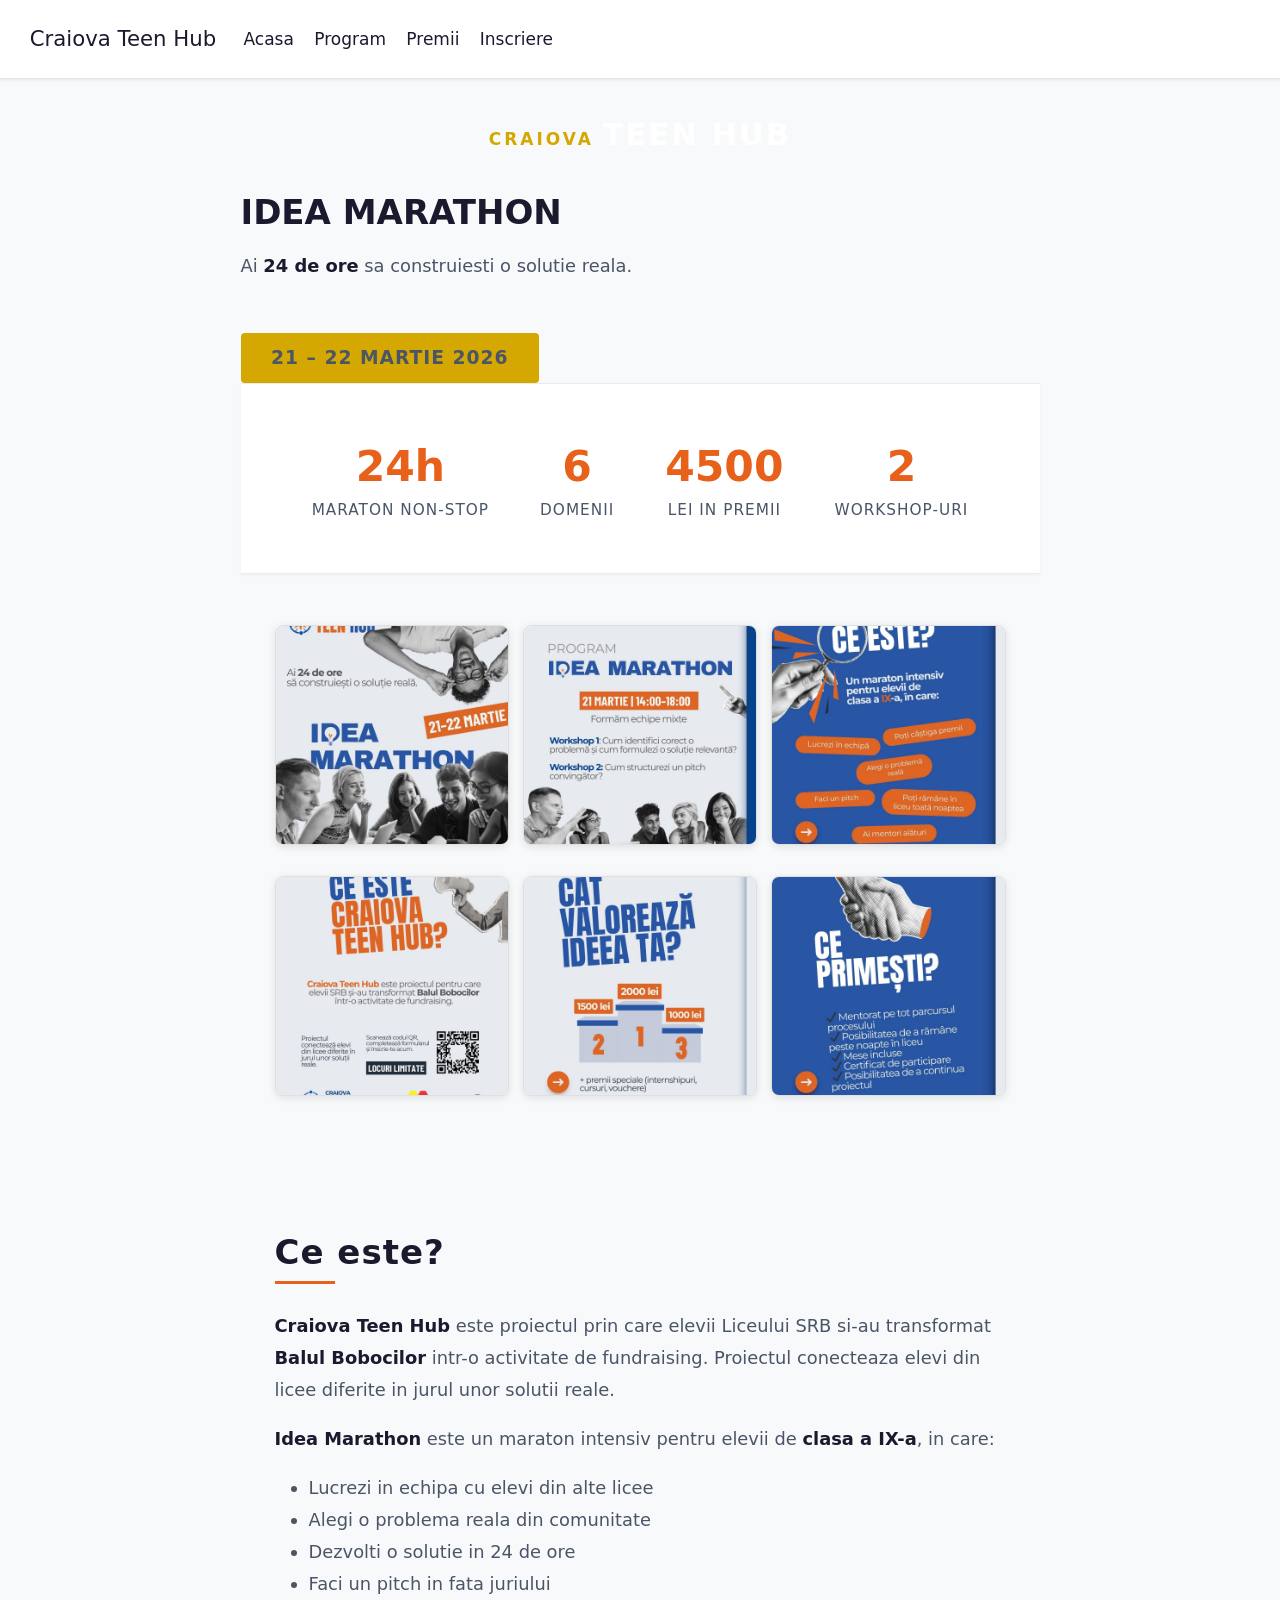
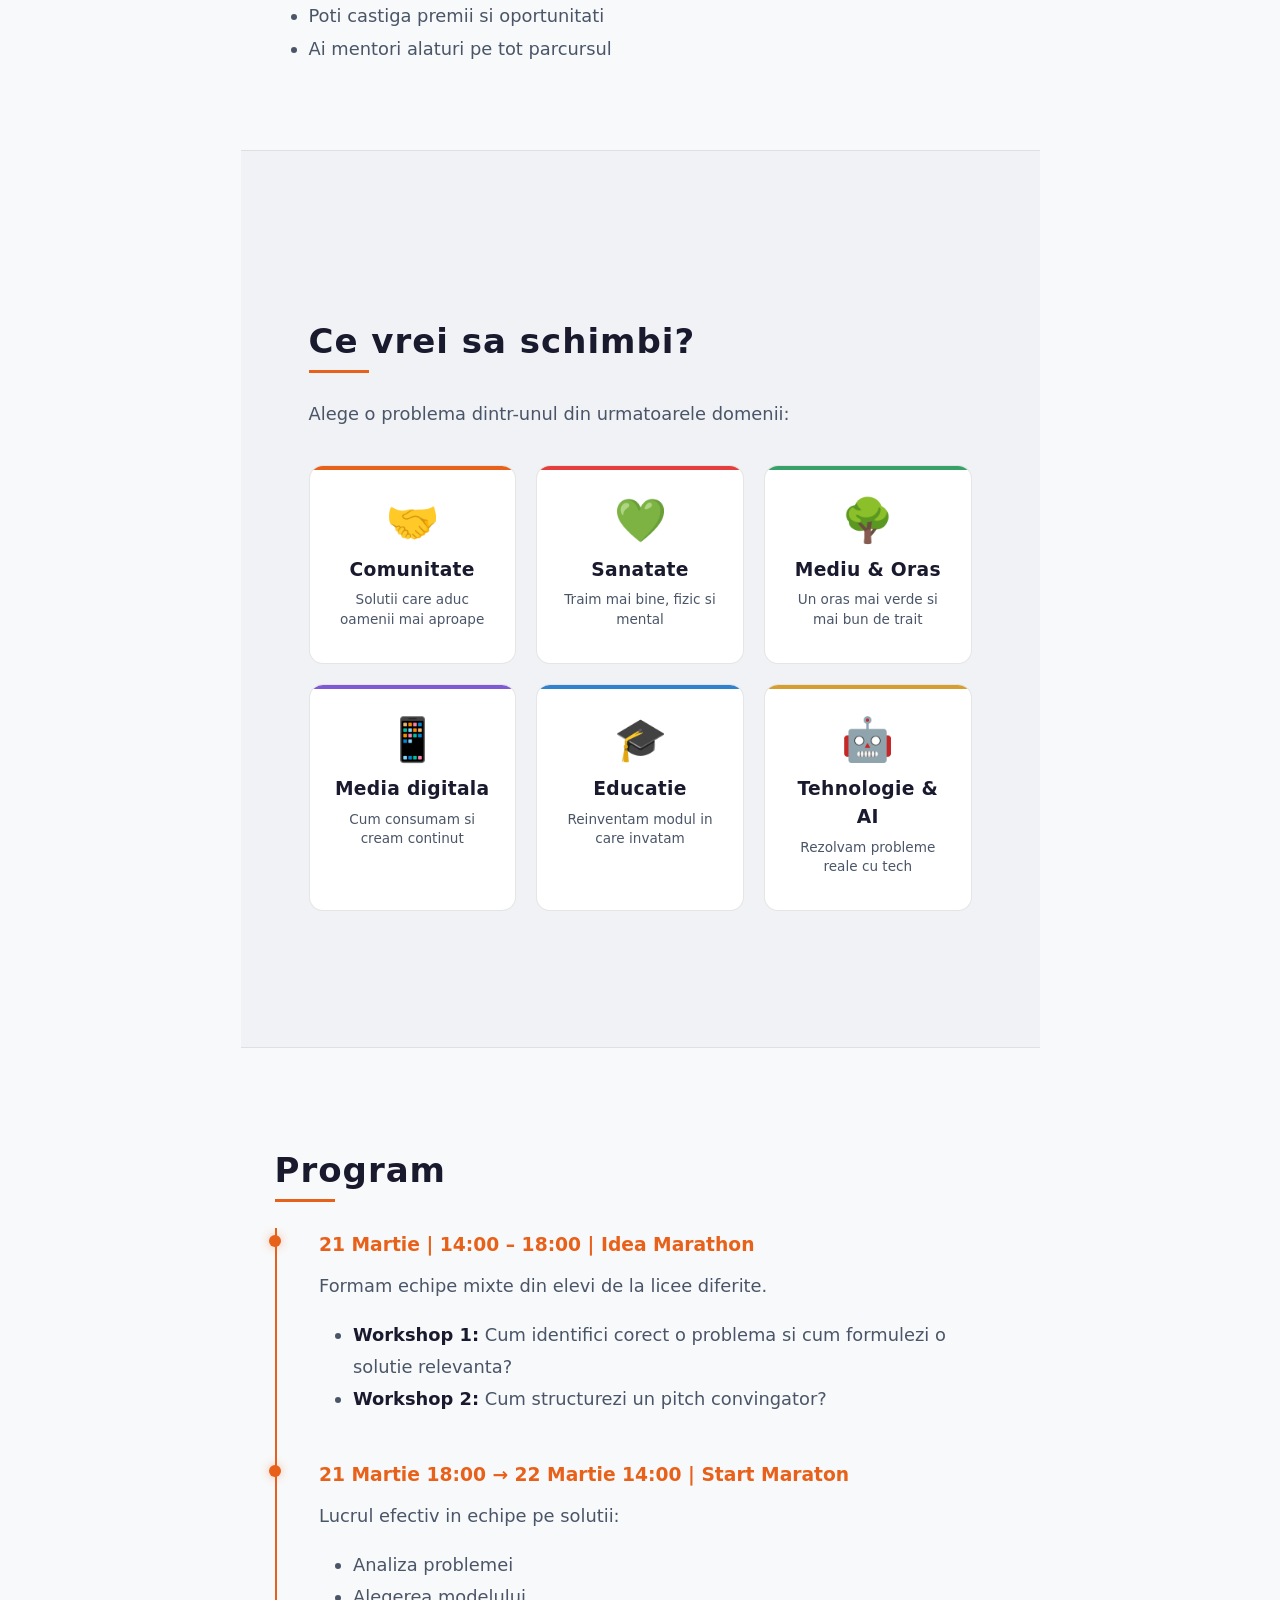
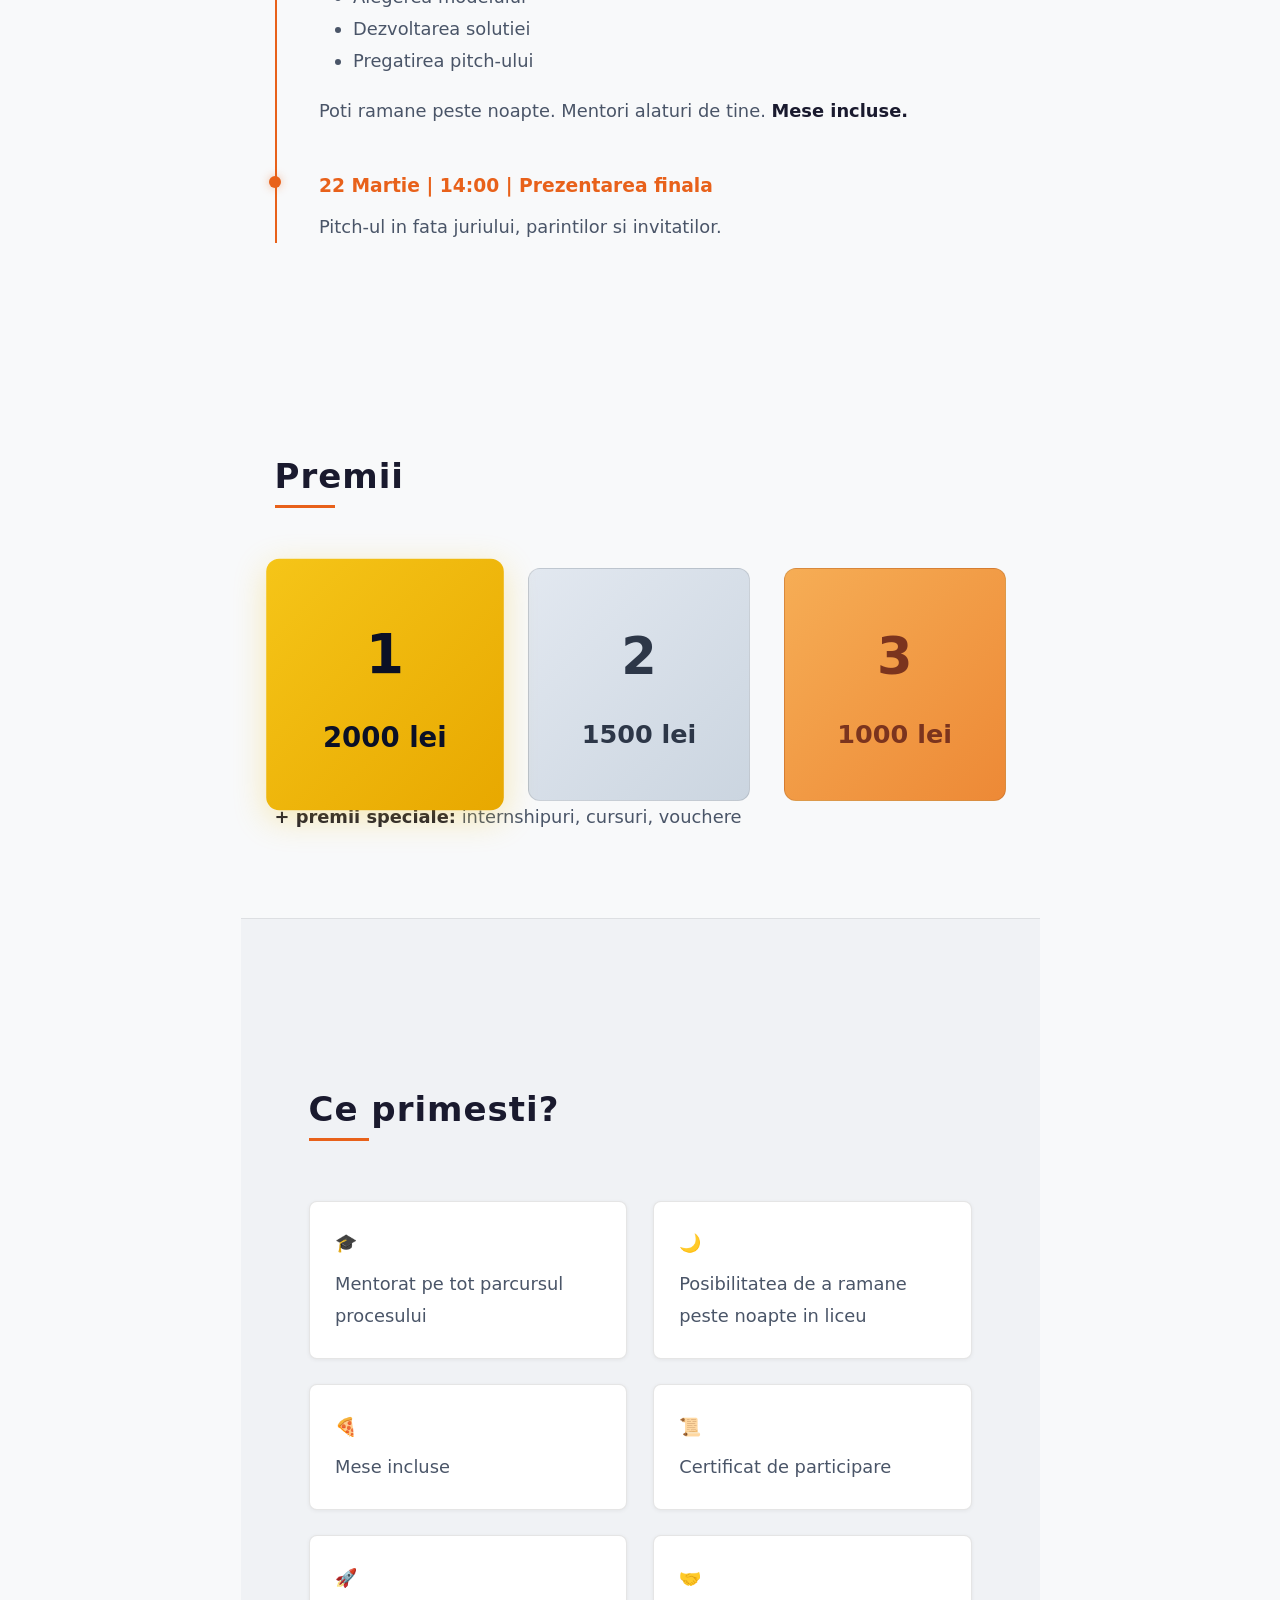
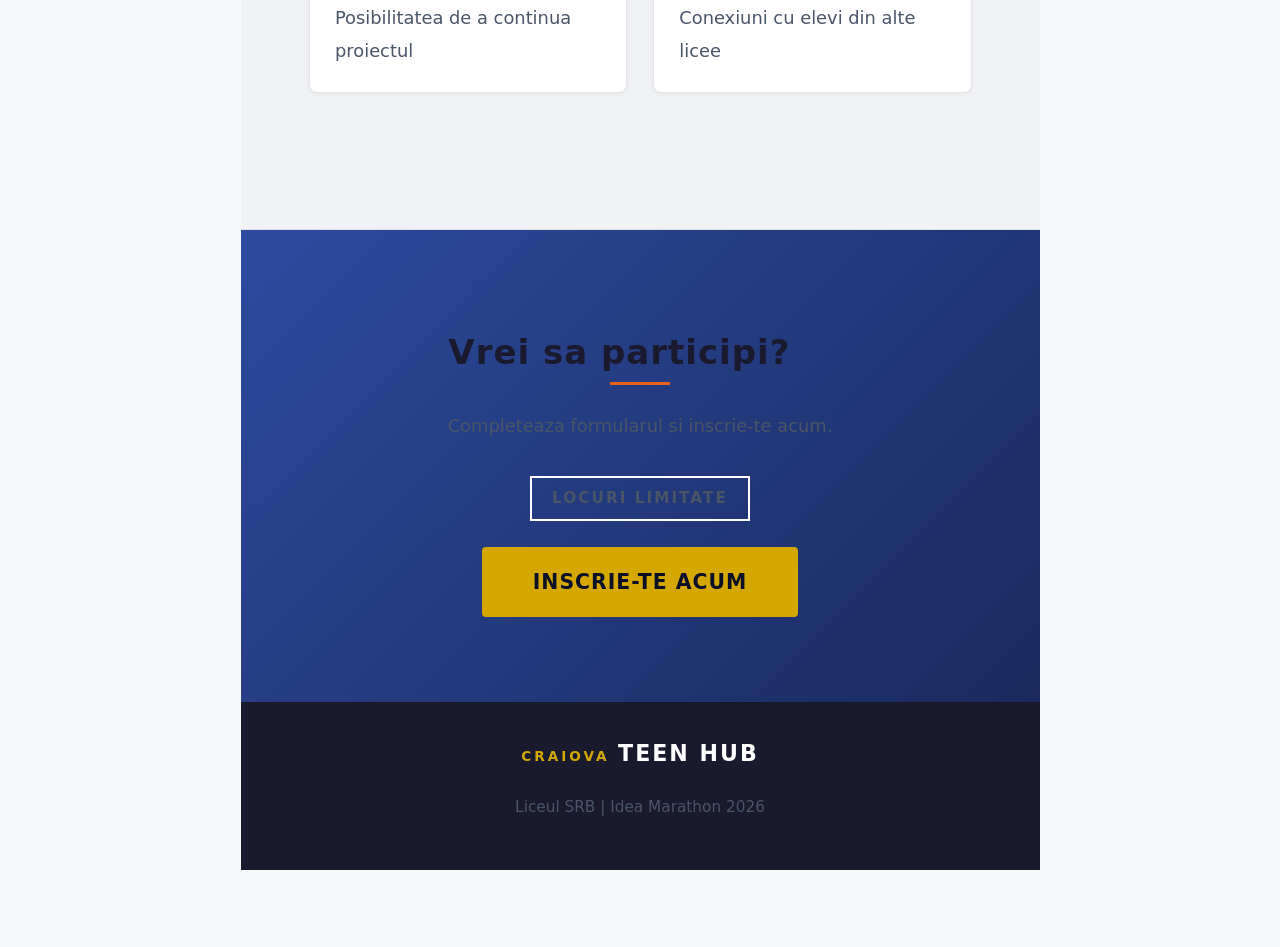
==== commit 76a385b2: "Built site for gh-pages" ====
--- a/index.html
+++ b/index.html
@@ -30,6 +30,7 @@
 <script src="site_libs/quarto-search/fuse.min.js"></script>
 <script src="site_libs/quarto-search/quarto-search.js"></script>
 <meta name="quarto:offset" content="./">
+<link href="./favicon.svg" rel="icon" type="image/svg+xml">
 <script src="site_libs/quarto-html/quarto.js" type="module"></script>
 <script src="site_libs/quarto-html/tabsets/tabsets.js" type="module"></script>
 <script src="site_libs/quarto-html/axe/axe-check.js" type="module"></script>
@@ -75,6 +76,14 @@
 
 
 <link rel="stylesheet" href="styles.css">
+<meta property="og:title" content="Craiova Teen Hub | Idea Marathon">
+<meta property="og:description" content="Idea Marathon - Un hackathon de 24 de ore pentru elevii de clasa a IX-a din Craiova. 21-22 Martie 2026.">
+<meta property="og:image" content="https://chenistdigital.github.io/teenhub/images/9.jpeg">
+<meta property="og:site_name" content="Craiova Teen Hub">
+<meta name="twitter:title" content="Craiova Teen Hub | Idea Marathon">
+<meta name="twitter:description" content="Idea Marathon - Un hackathon de 24 de ore pentru elevii de clasa a IX-a din Craiova. 6 domenii, mentori, premii si oportunitati. 21-22 Martie 2026.">
+<meta name="twitter:image" content="https://chenistdigital.github.io/teenhub/images/9.jpeg">
+<meta name="twitter:card" content="summary_large_image">
 </head>
 
 <body class="nav-fixed fullcontent quarto-light"><script id="quarto-html-before-body" type="application/javascript">
@@ -261,15 +270,15 @@
 <span class="menu-text">Acasa</span></a>
   </li>  
   <li class="nav-item">
-    <a class="nav-link" href="./#program"> 
+    <a class="nav-link" href="./index.html#program"> 
 <span class="menu-text">Program</span></a>
   </li>  
   <li class="nav-item">
-    <a class="nav-link" href="./#premii"> 
+    <a class="nav-link" href="./index.html#premii"> 
 <span class="menu-text">Premii</span></a>
   </li>  
   <li class="nav-item">
-    <a class="nav-link" href="./#inscriere"> 
+    <a class="nav-link" href="./inscriere.html"> 
 <span class="menu-text">Inscriere</span></a>
   </li>  
 </ul>
@@ -344,6 +353,9 @@
 <p><img src="images/9.jpeg" class="img-fluid"></p>
 <p><img src="images/3.jpeg" class="img-fluid"></p>
 <p><img src="images/8.jpeg" class="img-fluid"></p>
+<p><img src="images/1.jpeg" class="img-fluid"></p>
+<p><img src="images/5.jpeg" class="img-fluid"></p>
+<p><img src="images/6.jpeg" class="img-fluid"></p>
 </div>
 <section id="despre" class="level2">
 <h2 class="anchored" data-anchor-id="despre">Ce este?</h2>
@@ -362,25 +374,68 @@
 <section id="teme" class="level2 inner">
 <h2 class="anchored" data-anchor-id="teme">Ce vrei sa schimbi?</h2>
 <p>Alege o problema dintr-unul din urmatoarele domenii:</p>
-<div class="topics">
-<div class="topic-tag">
-<p><a href="./comunitate.html">Comunitate</a></p>
-</div>
-<div class="topic-tag">
-<p><a href="./sanatate.html">Sanatate</a></p>
-</div>
-<div class="topic-tag">
-<p><a href="./mediu.html">Mediu &amp; Oras</a></p>
-</div>
-<div class="topic-tag">
-<p><a href="./media-digitala.html">Media digitala</a></p>
-</div>
-<div class="topic-tag">
-<p><a href="./educatie.html">Educatie</a></p>
-</div>
-<div class="topic-tag">
-<p><a href="./tehnologie.html">Tehnologie &amp; AI</a></p>
-</div>
+<div class="domain-grid">
+<a href="comunitate.html" class="domain-card domain-comunitate">
+<div class="domain-icon">
+🤝
+</div>
+<div class="domain-name">
+Comunitate
+</div>
+<div class="domain-teaser">
+Solutii care aduc oamenii mai aproape
+</div>
+</a><a href="sanatate.html" class="domain-card domain-sanatate">
+<div class="domain-icon">
+💚
+</div>
+<div class="domain-name">
+Sanatate
+</div>
+<div class="domain-teaser">
+Traim mai bine, fizic si mental
+</div>
+</a><a href="mediu.html" class="domain-card domain-mediu">
+<div class="domain-icon">
+🌳
+</div>
+<div class="domain-name">
+Mediu &amp; Oras
+</div>
+<div class="domain-teaser">
+Un oras mai verde si mai bun de trait
+</div>
+</a><a href="media-digitala.html" class="domain-card domain-media">
+<div class="domain-icon">
+📱
+</div>
+<div class="domain-name">
+Media digitala
+</div>
+<div class="domain-teaser">
+Cum consumam si cream continut
+</div>
+</a><a href="educatie.html" class="domain-card domain-educatie">
+<div class="domain-icon">
+🎓
+</div>
+<div class="domain-name">
+Educatie
+</div>
+<div class="domain-teaser">
+Reinventam modul in care invatam
+</div>
+</a><a href="tehnologie.html" class="domain-card domain-tehnologie">
+<div class="domain-icon">
+🤖
+</div>
+<div class="domain-name">
+Tehnologie &amp; AI
+</div>
+<div class="domain-teaser">
+Rezolvam probleme reale cu tech
+</div>
+</a>
 </div>
 </section>
 </div>
--- a/styles.css
+++ b/styles.css
@@ -88,18 +88,24 @@
   color: #ffffff !important;
 }
 
-.date-badge,
-.date-badge p {
+.date-badge {
   display: inline-block !important;
   background: var(--accent-yellow) !important;
   color: #0b1026 !important;
-  padding: 0.6rem 2rem !important;
+  padding: 0.5rem 1.8rem !important;
   border-radius: 4px !important;
-  font-size: 1.3rem !important;
+  font-size: 1.1rem !important;
   font-weight: 800 !important;
   margin-top: 2rem;
   letter-spacing: 1px;
   position: relative;
+}
+
+.date-badge p {
+  margin: 0 !important;
+  color: inherit !important;
+  font-size: inherit !important;
+  font-weight: inherit !important;
 }
 
 /* ===== STATS ===== */
@@ -139,9 +145,10 @@
 .gallery {
   display: grid !important;
   grid-template-columns: repeat(3, 1fr) !important;
-  gap: 1rem !important;
+  grid-template-rows: auto auto !important;
+  gap: 0.8rem !important;
   padding: 3rem 2rem !important;
-  max-width: 1000px !important;
+  max-width: 1100px !important;
   margin: 0 auto !important;
 }
 
@@ -151,13 +158,16 @@
 
 .gallery img {
   width: 100% !important;
+  height: 220px !important;
+  object-fit: cover !important;
   border-radius: 8px !important;
   border: 1px solid var(--border-subtle);
-  transition: transform 0.3s ease;
+  transition: transform 0.3s ease, filter 0.3s ease;
 }
 
 .gallery img:hover {
   transform: scale(1.03);
+  filter: brightness(1.1);
 }
 
 .gallery figcaption { display: none !important; }
@@ -214,35 +224,81 @@
   margin: 0 auto;
 }
 
-/* ===== TOPICS ===== */
-.topics {
+/* ===== DOMAIN GRID ===== */
+.domain-grid {
+  display: grid !important;
+  grid-template-columns: repeat(3, 1fr) !important;
+  gap: 1.2rem !important;
+  margin-top: 2rem;
+}
+
+.domain-card {
   display: flex !important;
-  flex-wrap: wrap;
-  gap: 1rem !important;
-  justify-content: center;
-  margin-top: 2rem;
-}
-
-.topic-tag {
-  background: linear-gradient(135deg, var(--accent-orange), #d44a00) !important;
-  color: white !important;
-  padding: 0.7rem 1.5rem !important;
-  border-radius: 30px !important;
-  font-weight: 600 !important;
-  font-size: 1rem !important;
-  transition: transform 0.2s, box-shadow 0.2s;
-  cursor: default;
-}
-
-.topic-tag a {
-  color: white !important;
+  flex-direction: column !important;
+  align-items: center !important;
+  text-align: center !important;
+  padding: 2rem 1.2rem !important;
+  border-radius: 14px !important;
   text-decoration: none !important;
-}
-
-.topic-tag:hover {
-  transform: translateY(-2px);
-  box-shadow: 0 4px 15px rgba(232, 97, 26, 0.4);
-}
+  cursor: pointer;
+  transition: transform 0.3s ease, box-shadow 0.3s ease;
+  border: 1px solid var(--border-subtle) !important;
+  background: var(--dark-card-alt) !important;
+  position: relative;
+  overflow: hidden;
+}
+
+.domain-card::before {
+  content: '';
+  position: absolute;
+  top: 0;
+  left: 0;
+  right: 0;
+  height: 4px;
+}
+
+.domain-card:hover {
+  transform: translateY(-5px);
+}
+
+.domain-icon {
+  font-size: 2.5rem;
+  margin-bottom: 0.8rem;
+  line-height: 1;
+}
+
+.domain-name {
+  font-size: 1.1rem !important;
+  font-weight: 800 !important;
+  color: #ffffff !important;
+  margin-bottom: 0.4rem;
+  letter-spacing: 0.3px;
+}
+
+.domain-teaser {
+  font-size: 0.8rem !important;
+  color: var(--text-secondary) !important;
+  line-height: 1.4;
+}
+
+/* Individual card accent colors */
+.domain-comunitate::before { background: #e8611a; }
+.domain-comunitate:hover { box-shadow: 0 8px 30px rgba(232, 97, 26, 0.3); border-color: rgba(232, 97, 26, 0.4) !important; }
+
+.domain-sanatate::before { background: #e53e3e; }
+.domain-sanatate:hover { box-shadow: 0 8px 30px rgba(229, 62, 62, 0.3); border-color: rgba(229, 62, 62, 0.4) !important; }
+
+.domain-mediu::before { background: #38a169; }
+.domain-mediu:hover { box-shadow: 0 8px 30px rgba(56, 161, 105, 0.3); border-color: rgba(56, 161, 105, 0.4) !important; }
+
+.domain-media::before { background: #805ad5; }
+.domain-media:hover { box-shadow: 0 8px 30px rgba(128, 90, 213, 0.3); border-color: rgba(128, 90, 213, 0.4) !important; }
+
+.domain-educatie::before { background: #3182ce; }
+.domain-educatie:hover { box-shadow: 0 8px 30px rgba(49, 130, 206, 0.3); border-color: rgba(49, 130, 206, 0.4) !important; }
+
+.domain-tehnologie::before { background: #d69e2e; }
+.domain-tehnologie:hover { box-shadow: 0 8px 30px rgba(214, 158, 46, 0.3); border-color: rgba(214, 158, 46, 0.4) !important; }
 
 /* ===== TIMELINE ===== */
 .timeline {
@@ -380,6 +436,10 @@
   padding: 5rem 2rem !important;
   background: linear-gradient(135deg, #1a2a5e 0%, #0b1026 100%) !important;
   max-width: 100% !important;
+}
+
+.cta-section h2 {
+  display: block !important;
 }
 
 .cta-section h2::after {
@@ -408,8 +468,7 @@
   box-shadow: 0 6px 20px rgba(245, 197, 24, 0.4);
 }
 
-.limited,
-.limited p {
+.limited {
   display: inline-block !important;
   background: transparent !important;
   color: var(--accent-yellow) !important;
@@ -420,6 +479,17 @@
   font-size: 0.9rem !important;
   letter-spacing: 2px;
   text-transform: uppercase;
+}
+
+.limited p {
+  margin: 0 !important;
+  border: none !important;
+  padding: 0 !important;
+  background: transparent !important;
+  color: inherit !important;
+  font-size: inherit !important;
+  font-weight: inherit !important;
+  letter-spacing: inherit;
 }
 
 /* ===== FOOTER ===== */
@@ -728,8 +798,17 @@
   border-color: rgba(0, 0, 0, 0.08) !important;
 }
 
-body.quarto-light .topic-tag {
-  box-shadow: 0 2px 8px rgba(232, 97, 26, 0.2);
+body.quarto-light .domain-card {
+  background: #ffffff !important;
+  border-color: rgba(0, 0, 0, 0.1) !important;
+}
+
+body.quarto-light .domain-name {
+  color: #1a1a2e !important;
+}
+
+body.quarto-light .domain-teaser {
+  color: #4a5568 !important;
 }
 
 body.quarto-light .timeline {
@@ -782,8 +861,7 @@
   background: linear-gradient(135deg, #2d4a9e 0%, #1a2a5e 100%) !important;
 }
 
-body.quarto-light .limited,
-body.quarto-light .limited p {
+body.quarto-light .limited {
   color: #ffffff !important;
   border-color: #ffffff !important;
 }
@@ -849,3 +927,112 @@
 body.quarto-light .domain-hero h1 {
   color: #1a1a2e !important;
 }
+
+body.quarto-light .gated-placeholder h3 {
+  color: #c48800 !important;
+}
+
+body.quarto-light .gated-placeholder p {
+  color: #4a5568 !important;
+}
+
+body.quarto-light .countdown {
+  color: #4a5568 !important;
+}
+
+body.quarto-light .countdown span {
+  background: #ffffff !important;
+  color: #1a1a2e !important;
+  border-color: rgba(0, 0, 0, 0.1) !important;
+}
+
+body.quarto-light .countdown small {
+  color: #4a5568 !important;
+}
+
+/* ===== SMOOTH SCROLL ===== */
+html {
+  scroll-behavior: smooth !important;
+}
+
+/* ===== CTA LINK FIX ===== */
+a:has(> span.cta-button) {
+  text-decoration: none !important;
+  color: inherit !important;
+}
+
+.cta-section a,
+.cta-section a:hover,
+.cta-section a:visited {
+  text-decoration: none !important;
+}
+
+/* ===== COUNTDOWN TIMER ===== */
+.countdown {
+  display: flex;
+  justify-content: center;
+  gap: 1rem;
+  margin-top: 1.5rem;
+  color: var(--text-secondary);
+}
+
+.countdown span {
+  display: flex;
+  flex-direction: column;
+  align-items: center;
+  background: var(--dark-card);
+  border: 1px solid var(--border-subtle);
+  border-radius: 8px;
+  padding: 0.8rem 1.2rem;
+  min-width: 70px;
+  font-size: 1.8rem;
+  font-weight: 900;
+  color: var(--accent-yellow);
+  line-height: 1;
+}
+
+.countdown small {
+  font-size: 0.65rem;
+  font-weight: 600;
+  text-transform: uppercase;
+  letter-spacing: 1px;
+  color: var(--text-secondary);
+  margin-top: 0.3rem;
+}
+
+/* ===== SCROLL REVEAL ===== */
+.reveal {
+  opacity: 0;
+  transform: translateY(30px);
+  transition: opacity 0.6s ease, transform 0.6s ease;
+}
+
+.reveal.visible {
+  opacity: 1;
+  transform: translateY(0);
+}
+
+/* ===== TABLET BREAKPOINT ===== */
+@media (max-width: 900px) {
+  section.hero { padding: 4rem 1.5rem 3rem !important; }
+  section.hero h1 { font-size: 2.8rem !important; }
+  .stats-row { gap: 2rem !important; padding: 2rem 1.5rem !important; }
+  .gallery { grid-template-columns: repeat(2, 1fr) !important; max-width: 600px !important; }
+  section.level2 { padding: 3rem 1.5rem !important; }
+  .benefits-grid { grid-template-columns: repeat(2, 1fr) !important; }
+  .challenge-grid { grid-template-columns: 1fr !important; }
+  .prizes { gap: 1rem !important; }
+  .domain-grid { grid-template-columns: repeat(2, 1fr) !important; }
+}
+
+@media (max-width: 600px) {
+  .countdown span { min-width: 55px; font-size: 1.4rem; padding: 0.6rem 0.8rem; }
+  .countdown { gap: 0.6rem; }
+  .gallery { grid-template-columns: 1fr !important; max-width: 100% !important; }
+  .benefits-grid { grid-template-columns: 1fr !important; }
+  .domain-grid { grid-template-columns: repeat(2, 1fr) !important; gap: 0.8rem !important; }
+  .domain-card { padding: 1.4rem 0.8rem !important; }
+  .domain-icon { font-size: 2rem; }
+  .domain-name { font-size: 0.95rem !important; }
+  .domain-teaser { font-size: 0.7rem !important; }
+}
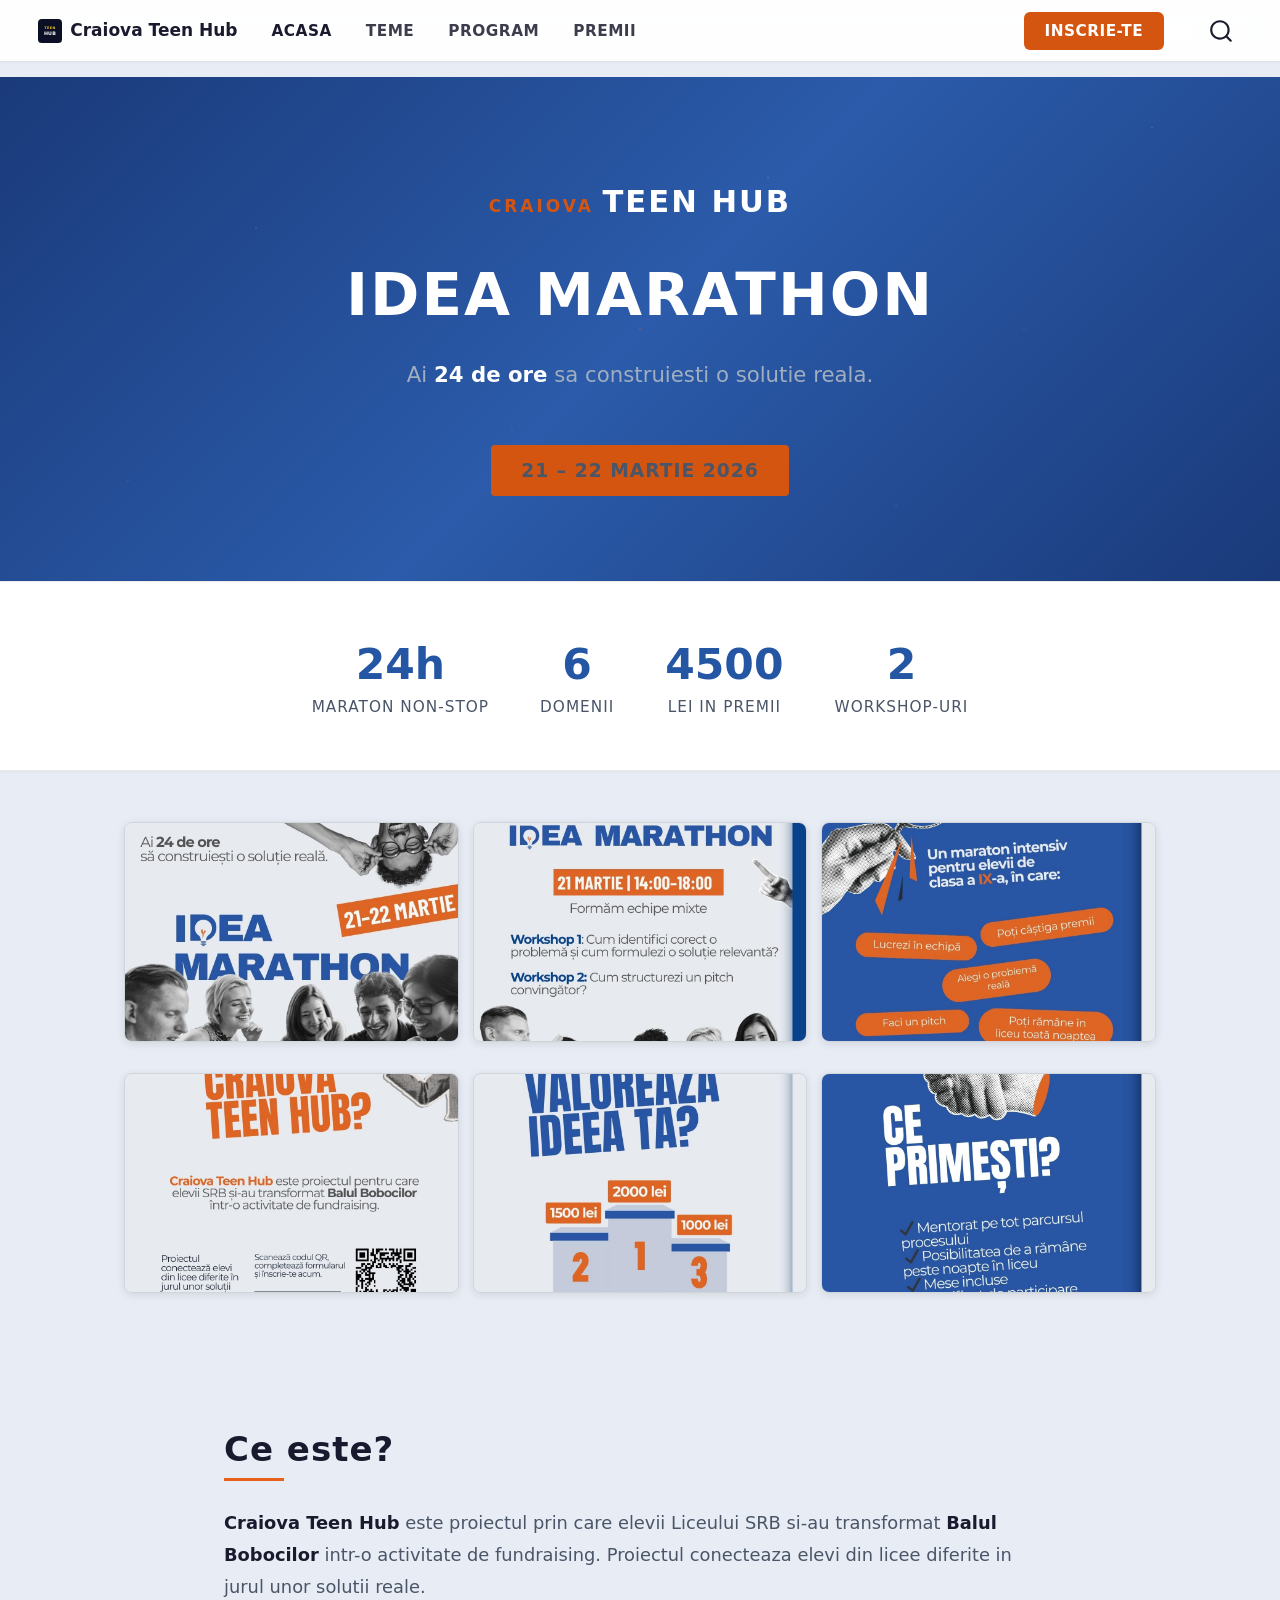
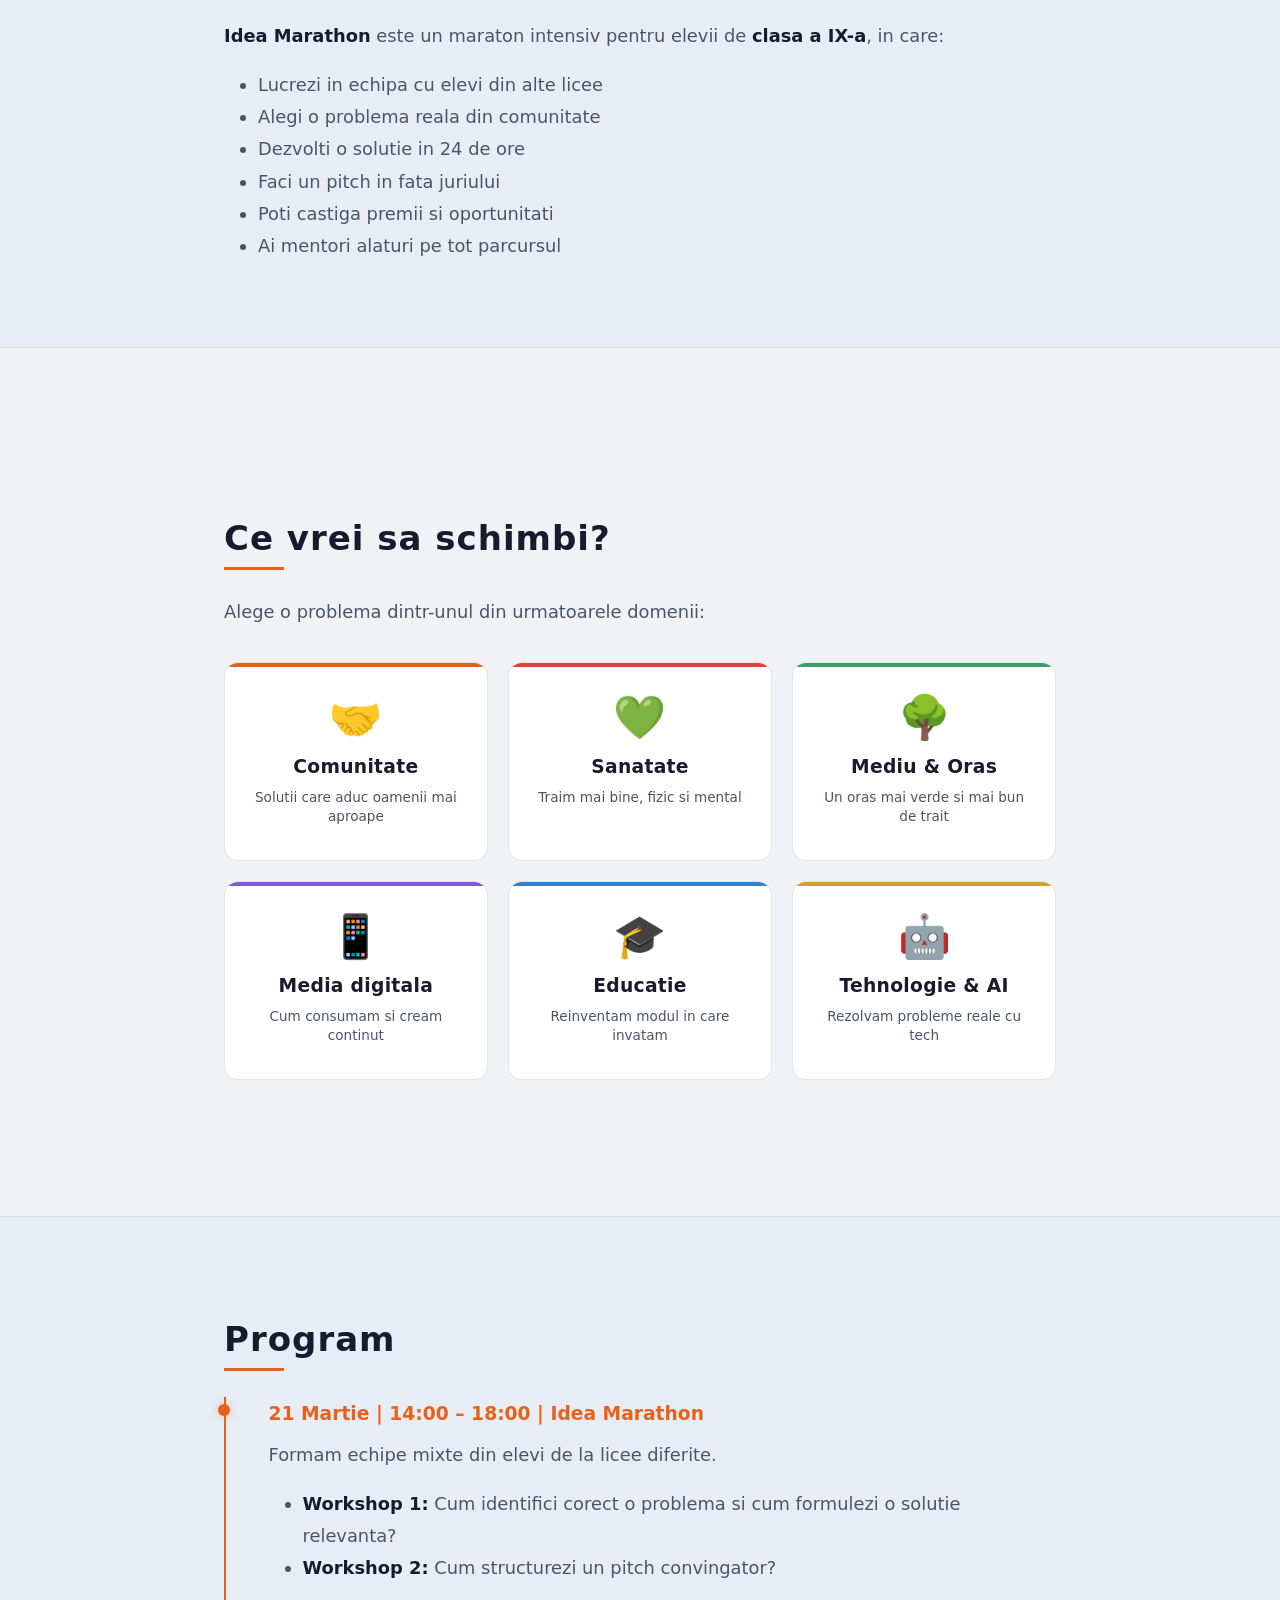
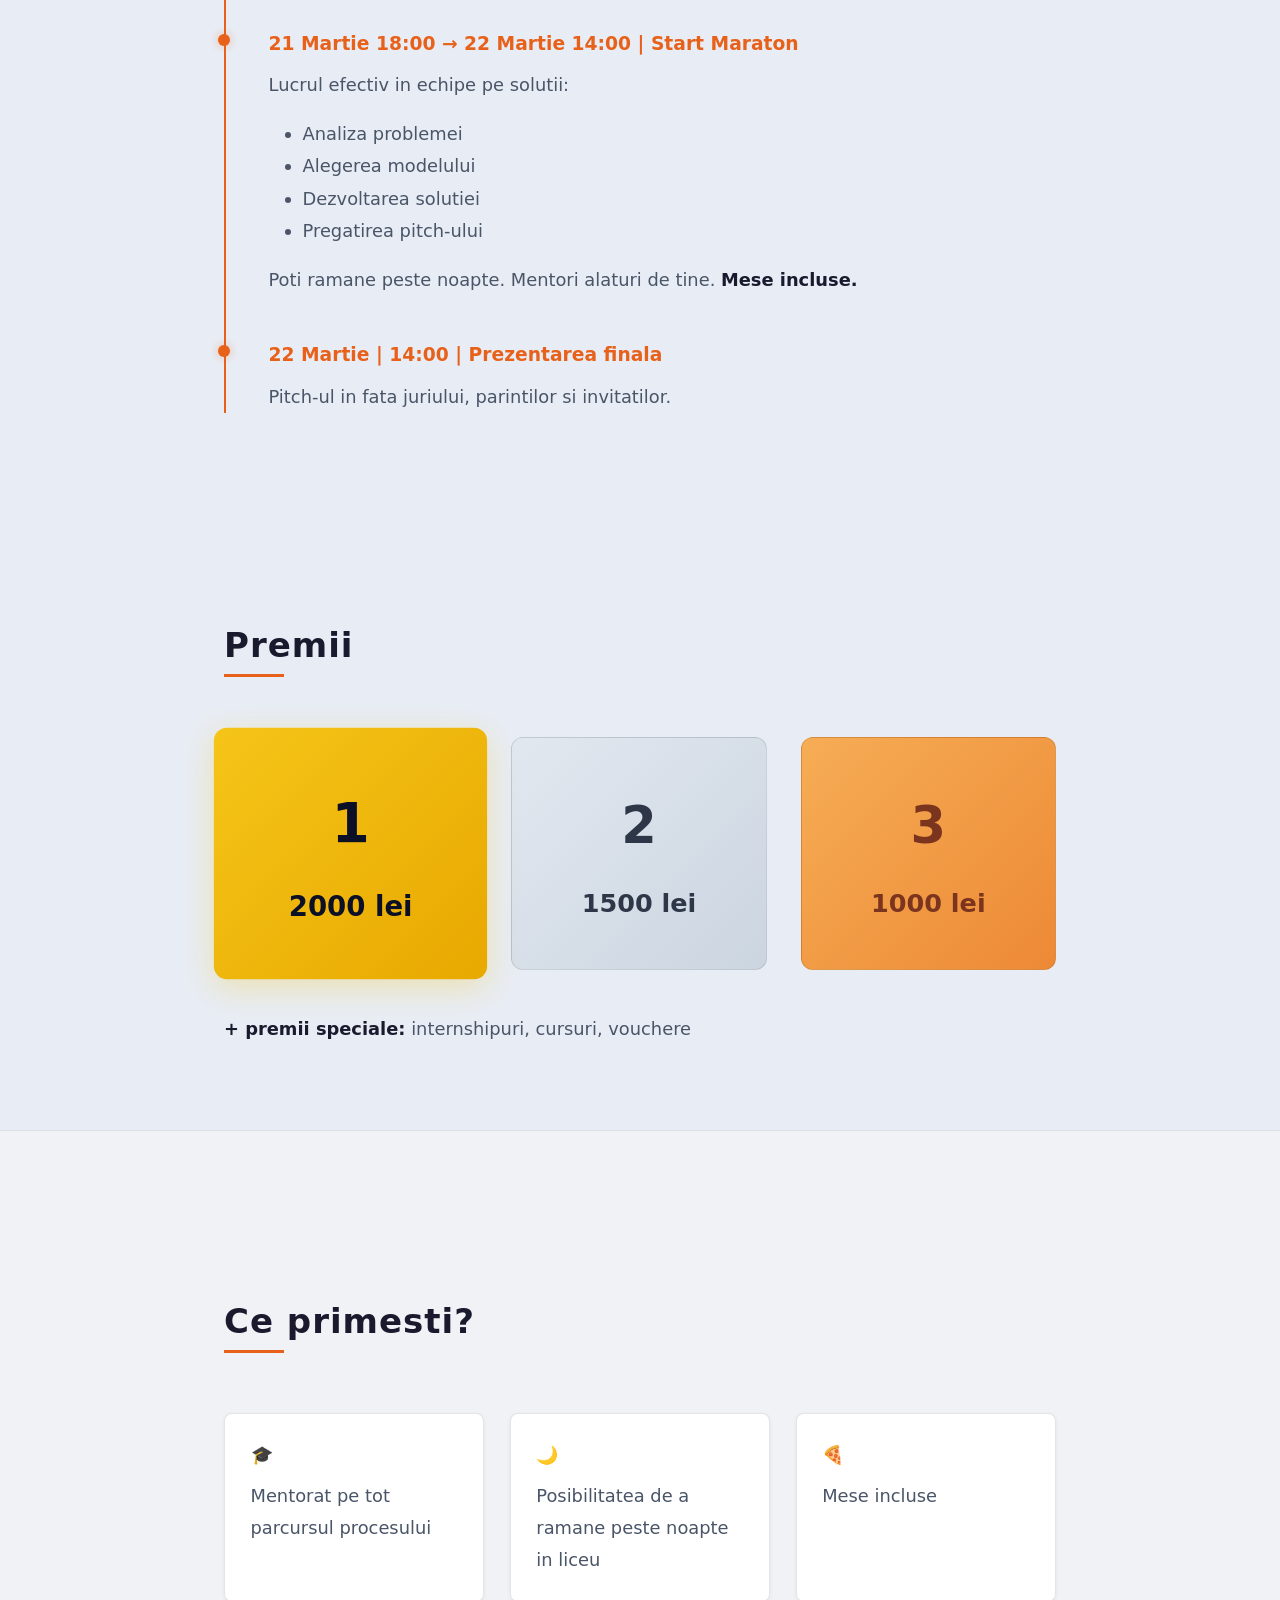
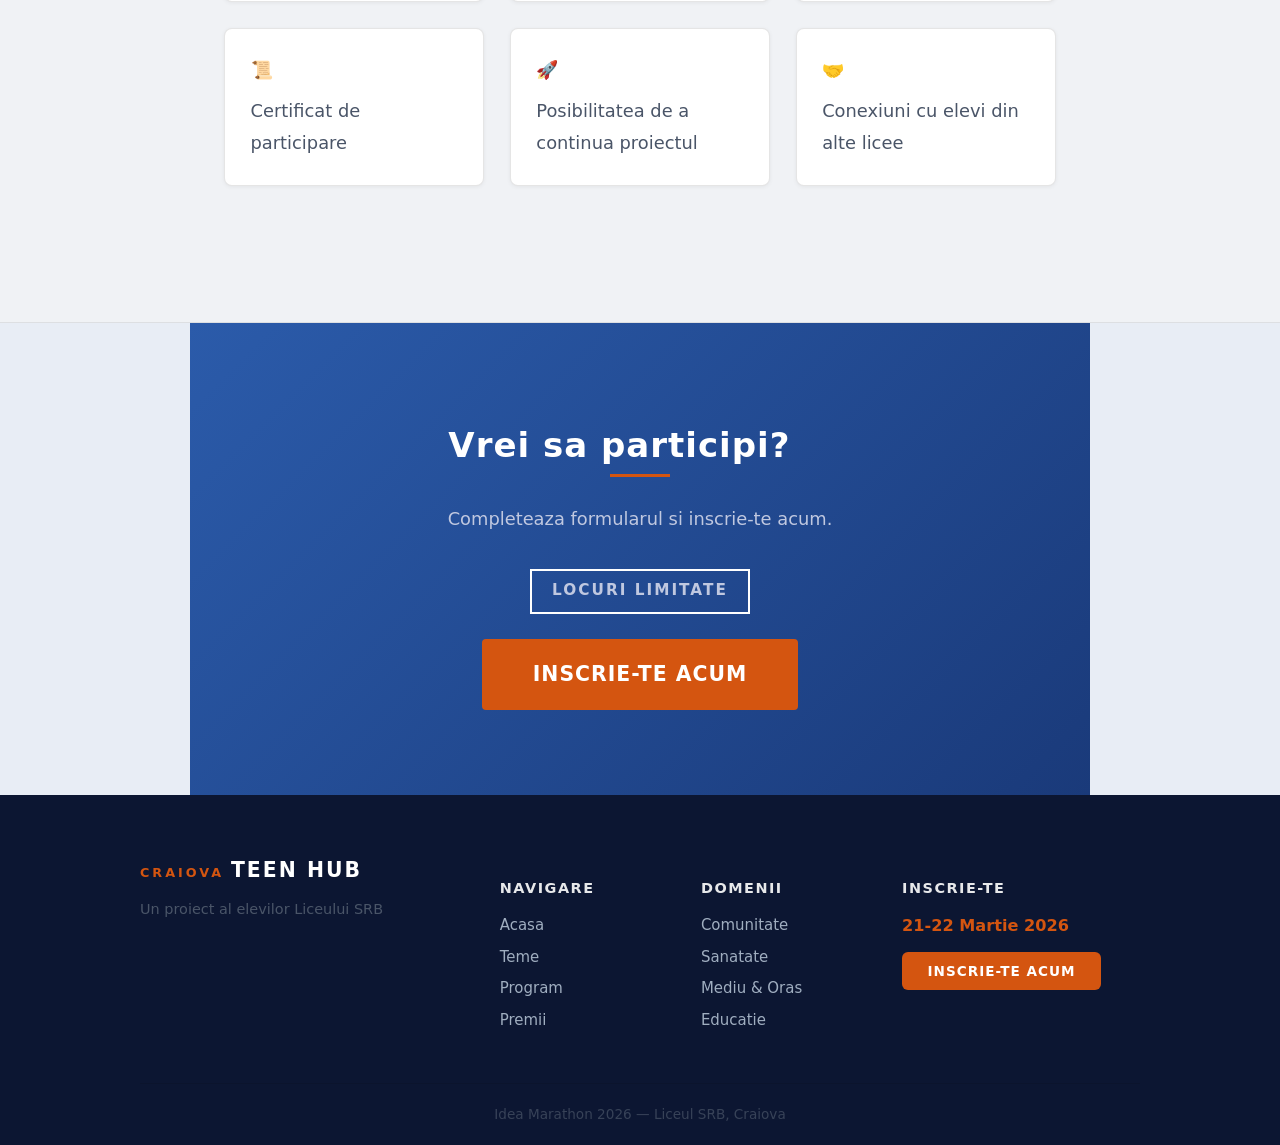
==== commit 36b5fb35: "Built site for gh-pages" ====
--- a/index.html
+++ b/index.html
@@ -255,6 +255,10 @@
     <nav class="navbar navbar-expand-lg " data-bs-theme="dark">
       <div class="navbar-container container-fluid">
       <div class="navbar-brand-container mx-auto">
+    <a href="./index.html" class="navbar-brand navbar-brand-logo">
+    <img src="./favicon.svg" alt="" class="navbar-logo light-content">
+    <img src="./favicon.svg" alt="" class="navbar-logo dark-content">
+    </a>
     <a class="navbar-brand" href="./index.html">
     <span class="navbar-title">Craiova Teen Hub</span>
     </a>
@@ -270,6 +274,10 @@
 <span class="menu-text">Acasa</span></a>
   </li>  
   <li class="nav-item">
+    <a class="nav-link" href="./index.html#teme"> 
+<span class="menu-text">Teme</span></a>
+  </li>  
+  <li class="nav-item">
     <a class="nav-link" href="./index.html#program"> 
 <span class="menu-text">Program</span></a>
   </li>  
@@ -277,9 +285,11 @@
     <a class="nav-link" href="./index.html#premii"> 
 <span class="menu-text">Premii</span></a>
   </li>  
+</ul>
+            <ul class="navbar-nav navbar-nav-scroll ms-auto">
   <li class="nav-item">
     <a class="nav-link" href="./inscriere.html"> 
-<span class="menu-text">Inscriere</span></a>
+<span class="menu-text">INSCRIE-TE</span></a>
   </li>  
 </ul>
           </div> <!-- /navcollapse -->
@@ -554,12 +564,70 @@
 </div>
 <p><a href="./inscriere.html"><span class="cta-button">INSCRIE-TE ACUM</span></a></p>
 </section>
-<div class="site-footer">
-<div class="logo-text logo-text-sm">
-<p><span class="logo-craiova">CRAIOVA</span> <span class="logo-teenhub">TEEN HUB</span></p>
-</div>
-<p>Liceul SRB | Idea Marathon 2026</p>
-</div>
+<footer class="site-footer">
+<div class="footer-inner">
+<div class="footer-col footer-brand">
+<div class="footer-logo">
+<span class="logo-craiova">CRAIOVA</span> <span class="logo-teenhub">TEEN HUB</span>
+</div>
+<p class="footer-tagline">
+Un proiect al elevilor Liceului SRB
+</p>
+</div>
+<div class="footer-col">
+<h4 class="anchored">
+Navigare
+</h4>
+<ul>
+<li>
+<a href="index.html">Acasa</a>
+</li>
+<li>
+<a href="index.html#teme">Teme</a>
+</li>
+<li>
+<a href="index.html#program">Program</a>
+</li>
+<li>
+<a href="index.html#premii">Premii</a>
+</li>
+</ul>
+</div>
+<div class="footer-col">
+<h4 class="anchored">
+Domenii
+</h4>
+<ul>
+<li>
+<a href="comunitate.html">Comunitate</a>
+</li>
+<li>
+<a href="sanatate.html">Sanatate</a>
+</li>
+<li>
+<a href="mediu.html">Mediu &amp; Oras</a>
+</li>
+<li>
+<a href="educatie.html">Educatie</a>
+</li>
+</ul>
+</div>
+<div class="footer-col">
+<h4 class="anchored">
+Inscrie-te
+</h4>
+<p class="footer-cta-text">
+21-22 Martie 2026
+</p>
+<a href="inscriere.html" class="footer-cta">INSCRIE-TE ACUM</a>
+</div>
+</div>
+<div class="footer-bottom">
+<p>
+Idea Marathon 2026 — Liceul SRB, Craiova
+</p>
+</div>
+</footer>
 
 
 
--- a/styles.css
+++ b/styles.css
@@ -1,10 +1,11 @@
 /* ===== DARK THEME (default) ===== */
 :root {
-  --dark-bg: #0b1026;
-  --dark-card: #131a35;
-  --dark-card-alt: #1a2240;
-  --accent-yellow: #f5c518;
+  --dark-bg: #0f1a3a;
+  --dark-card: #162044;
+  --dark-card-alt: #1c2a52;
+  --accent-blue: #2b5baa;
   --accent-orange: #e8611a;
+  --accent-yellow: #e8611a;
   --text-primary: #f0f0f0;
   --text-secondary: #a0aec0;
   --border-subtle: rgba(255, 255, 255, 0.08);
@@ -24,14 +25,110 @@
   padding-top: 0 !important;
 }
 
+main.content,
+#quarto-document-content {
+  max-width: 100% !important;
+  width: 100% !important;
+  margin: 0 !important;
+  padding: 0 !important;
+}
+
+/* Make all content break out of Quarto's grid columns */
+.page-columns {
+  display: block !important;
+}
+
+.page-columns > main.content {
+  display: block !important;
+}
+
 .navbar {
-  background-color: #060a18 !important;
-  border-bottom: 1px solid var(--border-subtle) !important;
+  background-color: rgba(12, 22, 50, 0.95) !important;
+  backdrop-filter: blur(12px) !important;
+  -webkit-backdrop-filter: blur(12px) !important;
+  border-bottom: none !important;
+  padding: 0.6rem 1.5rem !important;
+  transition: background-color 0.3s ease !important;
+}
+
+.navbar-brand {
+  display: flex !important;
+  align-items: center !important;
+  gap: 0 !important;
+}
+
+.navbar .navbar-brand-container {
+  margin-right: 2rem !important;
+}
+
+.navbar .navbar-logo {
+  height: 28px !important;
+  width: auto !important;
+}
+
+.navbar .navbar-title {
+  font-size: 1rem !important;
+  font-weight: 700 !important;
+}
+
+.navbar .nav-link {
+  font-weight: 600 !important;
+  font-size: 0.9rem !important;
+  letter-spacing: 0.5px !important;
+  text-transform: uppercase !important;
+  padding: 0.5rem 1rem !important;
+  transition: color 0.2s ease, opacity 0.2s ease !important;
+  opacity: 0.85;
+}
+
+.navbar .nav-link:hover {
+  opacity: 1 !important;
+  color: var(--accent-yellow) !important;
+}
+
+.navbar .nav-link.active {
+  opacity: 1 !important;
+  color: var(--accent-yellow) !important;
+}
+
+/* Navbar CTA button (Inscrie-te) */
+.navbar .navbar-nav.navbar-nav-scroll + .quarto-navbar-tools + .navbar-nav .nav-link,
+.navbar-nav .nav-item:last-child .nav-link[href*="inscriere"] {
+  background: var(--accent-orange) !important;
+  color: #ffffff !important;
+  border-radius: 6px !important;
+  padding: 0.45rem 1.2rem !important;
+  font-weight: 700 !important;
+  opacity: 1 !important;
+  transition: background 0.2s ease, transform 0.2s ease !important;
+}
+
+.navbar-nav .nav-item:last-child .nav-link[href*="inscriere"]:hover {
+  background: #d4550f !important;
+  transform: translateY(-1px) !important;
+}
+
+/* Navbar utility icons (toggle, search) */
+.quarto-color-scheme-toggle,
+.quarto-navbar-tools .quarto-navigation-tool {
+  font-size: 1.1rem !important;
+  padding: 0.35rem 0.5rem !important;
+  border-radius: 6px !important;
+  transition: background 0.2s ease !important;
+}
+
+.quarto-color-scheme-toggle:hover,
+.quarto-navbar-tools .quarto-navigation-tool:hover {
+  background: rgba(255, 255, 255, 0.1) !important;
+}
+
+#quarto-search button {
+  font-size: 1.1rem !important;
 }
 
 /* ===== HERO ===== */
-section.hero {
-  background: linear-gradient(135deg, #0b1026 0%, #1a2a5e 50%, #0b1026 100%) !important;
+.hero {
+  background: linear-gradient(135deg, #0f1a3a 0%, #2b5baa 50%, #0f1a3a 100%) !important;
   padding: 6rem 2rem 5rem !important;
   text-align: center !important;
   position: relative !important;
@@ -39,7 +136,7 @@
   max-width: 100% !important;
 }
 
-section.hero::before {
+.hero::before {
   content: '' !important;
   position: absolute !important;
   top: 0; left: 0; right: 0; bottom: 0;
@@ -50,12 +147,12 @@
     radial-gradient(1px 1px at 80% 50%, rgba(255,255,255,0.15), transparent),
     radial-gradient(1px 1px at 10% 80%, rgba(255,255,255,0.2), transparent),
     radial-gradient(1px 1px at 90% 10%, rgba(255,255,255,0.25), transparent),
-    radial-gradient(1.5px 1.5px at 50% 50%, rgba(245,197,24,0.4), transparent),
+    radial-gradient(1.5px 1.5px at 50% 50%, rgba(232,97,26,0.4), transparent),
     radial-gradient(1px 1px at 70% 85%, rgba(255,255,255,0.2), transparent) !important;
   pointer-events: none;
 }
 
-section.hero h1 {
+.hero h1 {
   color: #ffffff !important;
   font-size: 3.5rem !important;
   font-weight: 900 !important;
@@ -66,8 +163,8 @@
   padding-bottom: 0 !important;
 }
 
-section.hero .subtitle,
-section.hero .subtitle p {
+.hero .subtitle,
+.hero .subtitle p {
   color: var(--accent-yellow) !important;
   font-size: 2rem !important;
   font-weight: 800 !important;
@@ -76,22 +173,22 @@
   position: relative;
 }
 
-section.hero .tagline,
-section.hero .tagline p {
+.hero .tagline,
+.hero .tagline p {
   font-size: 1.25rem !important;
   color: var(--text-secondary) !important;
   margin-top: 1.5rem;
   position: relative;
 }
 
-section.hero .tagline strong {
+.hero .tagline strong {
   color: #ffffff !important;
 }
 
 .date-badge {
   display: inline-block !important;
-  background: var(--accent-yellow) !important;
-  color: #0b1026 !important;
+  background: var(--accent-orange) !important;
+  color: #ffffff !important;
   padding: 0.5rem 1.8rem !important;
   border-radius: 4px !important;
   font-size: 1.1rem !important;
@@ -127,7 +224,7 @@
 .stat-number p {
   font-size: 2.5rem !important;
   font-weight: 900 !important;
-  color: var(--accent-yellow) !important;
+  color: var(--accent-orange) !important;
   display: block;
   margin: 0 !important;
 }
@@ -339,6 +436,7 @@
   justify-content: center;
   flex-wrap: wrap;
   margin-top: 2rem;
+  margin-bottom: 2.5rem;
 }
 
 .prize-card {
@@ -434,7 +532,7 @@
 .cta-section {
   text-align: center !important;
   padding: 5rem 2rem !important;
-  background: linear-gradient(135deg, #1a2a5e 0%, #0b1026 100%) !important;
+  background: linear-gradient(135deg, #2b5baa 0%, #0f1a3a 100%) !important;
   max-width: 100% !important;
 }
 
@@ -449,8 +547,8 @@
 
 span.cta-button {
   display: inline-block !important;
-  background: var(--accent-yellow) !important;
-  color: #0b1026 !important;
+  background: var(--accent-orange) !important;
+  color: #ffffff !important;
   padding: 1rem 3rem !important;
   font-size: 1.2rem !important;
   font-weight: 800 !important;
@@ -465,7 +563,7 @@
 
 span.cta-button:hover {
   transform: translateY(-2px);
-  box-shadow: 0 6px 20px rgba(245, 197, 24, 0.4);
+  box-shadow: 0 6px 20px rgba(232, 97, 26, 0.4);
 }
 
 .limited {
@@ -494,13 +592,111 @@
 
 /* ===== FOOTER ===== */
 .site-footer {
-  background: #060a18 !important;
+  background: #0c1632 !important;
   color: var(--text-secondary) !important;
-  text-align: center !important;
-  padding: 2rem !important;
+  padding: 3.5rem 2rem 0 !important;
   border-top: 1px solid var(--border-subtle) !important;
   font-size: 0.9rem !important;
   max-width: 100% !important;
+}
+
+.footer-inner {
+  display: grid;
+  grid-template-columns: 2fr 1fr 1fr 1.5fr;
+  gap: 2.5rem;
+  max-width: 1000px;
+  margin: 0 auto;
+  padding-bottom: 2.5rem;
+  border-bottom: 1px solid var(--border-subtle);
+}
+
+.footer-col h4 {
+  color: #ffffff !important;
+  font-size: 0.85rem !important;
+  font-weight: 700 !important;
+  text-transform: uppercase !important;
+  letter-spacing: 1.5px !important;
+  margin-bottom: 1rem !important;
+}
+
+.footer-col ul {
+  list-style: none !important;
+  padding: 0 !important;
+  margin: 0 !important;
+}
+
+.footer-col ul li {
+  margin-bottom: 0.5rem;
+}
+
+.footer-col ul li a {
+  color: var(--text-secondary) !important;
+  text-decoration: none !important;
+  font-size: 0.88rem;
+  transition: color 0.2s ease !important;
+}
+
+.footer-col ul li a:hover {
+  color: var(--accent-yellow) !important;
+}
+
+.footer-brand .footer-logo {
+  display: inline-flex;
+  align-items: baseline;
+  gap: 0.4rem;
+  margin-bottom: 0.8rem;
+}
+
+.footer-brand .footer-logo .logo-craiova {
+  font-size: 0.75rem !important;
+}
+
+.footer-brand .footer-logo .logo-teenhub {
+  font-size: 1.2rem !important;
+}
+
+.footer-brand .footer-tagline {
+  color: var(--text-secondary) !important;
+  font-size: 0.85rem !important;
+  margin: 0 !important;
+  line-height: 1.4;
+}
+
+.footer-col .footer-cta-text {
+  color: var(--accent-yellow) !important;
+  font-weight: 700 !important;
+  font-size: 0.95rem !important;
+  margin-bottom: 0.8rem !important;
+}
+
+.footer-cta {
+  display: inline-block;
+  background: var(--accent-orange) !important;
+  color: #ffffff !important;
+  padding: 0.5rem 1.5rem !important;
+  border-radius: 6px !important;
+  font-weight: 700 !important;
+  font-size: 0.8rem !important;
+  letter-spacing: 1px !important;
+  text-decoration: none !important;
+  transition: background 0.2s ease, transform 0.2s ease !important;
+}
+
+.footer-cta:hover {
+  background: #d4550f !important;
+  transform: translateY(-1px) !important;
+}
+
+.footer-bottom {
+  text-align: center;
+  padding: 1.2rem 0;
+}
+
+.footer-bottom p {
+  color: var(--text-secondary) !important;
+  font-size: 0.8rem !important;
+  margin: 0 !important;
+  opacity: 0.7;
 }
 
 .site-footer p { color: var(--text-secondary) !important; }
@@ -522,7 +718,7 @@
 }
 
 .logo-craiova {
-  color: var(--accent-yellow) !important;
+  color: var(--accent-orange) !important;
   font-size: 1rem !important;
   font-weight: 700 !important;
   letter-spacing: 3px !important;
@@ -711,13 +907,13 @@
 
 .form-submit:hover {
   transform: translateY(-2px);
-  box-shadow: 0 6px 20px rgba(245, 197, 24, 0.4);
+  box-shadow: 0 6px 20px rgba(232, 97, 26, 0.4);
 }
 
 /* ===== RESPONSIVE ===== */
 @media (max-width: 600px) {
-  section.hero h1 { font-size: 2.2rem !important; }
-  section.hero .subtitle, section.hero .subtitle p { font-size: 1.3rem !important; }
+  .hero h1 { font-size: 2.2rem !important; }
+  .hero .subtitle, .hero .subtitle p { font-size: 1.3rem !important; }
   .prizes { flex-direction: column; align-items: center; }
   .prize-card.gold { transform: none !important; }
   .prize-card.gold:hover { transform: translateY(-5px) !important; }
@@ -729,21 +925,25 @@
 /* ===== LIGHT THEME ===== */
 /* Quarto uses [data-bs-theme] for toggle, prefers-color-scheme for initial */
 body.quarto-light {
-  --dark-bg: #f8f9fa;
+  --dark-bg: #e8edf5;
   --dark-card: #ffffff;
-  --dark-card-alt: #f0f2f5;
-  --accent-yellow: #d4a800;
+  --dark-card-alt: #edf1f8;
+  --accent-blue: #2456a4;
+  --accent-yellow: #d45510;
+  --accent-orange: #d45510;
   --text-primary: #1a1a2e;
   --text-secondary: #4a5568;
   --border-subtle: rgba(0, 0, 0, 0.1);
-  background-color: #f8f9fa !important;
+  background-color: #e8edf5 !important;
   color: #1a1a2e !important;
 }
 
 body.quarto-light .navbar {
-  background-color: #ffffff !important;
-  border-bottom: 1px solid rgba(0, 0, 0, 0.1) !important;
-  box-shadow: 0 1px 3px rgba(0, 0, 0, 0.08);
+  background-color: rgba(255, 255, 255, 0.95) !important;
+  backdrop-filter: blur(12px) !important;
+  -webkit-backdrop-filter: blur(12px) !important;
+  border-bottom: none !important;
+  box-shadow: 0 1px 3px rgba(0, 0, 0, 0.06);
 }
 
 body.quarto-light .navbar .navbar-brand,
@@ -751,8 +951,36 @@
   color: #1a1a2e !important;
 }
 
-body.quarto-light section.hero {
-  background: linear-gradient(135deg, #1a2a5e 0%, #2d4a9e 50%, #1a2a5e 100%) !important;
+body.quarto-light .navbar .navbar-toggler-icon {
+  filter: invert(1) !important;
+}
+
+body.quarto-light .navbar .bi,
+body.quarto-light .navbar .navbar-toggler,
+body.quarto-light .navbar button,
+body.quarto-light .navbar .quarto-reader-toggle,
+body.quarto-light .navbar .quarto-color-scheme-toggle {
+  color: #1a1a2e !important;
+}
+
+body.quarto-light .navbar .quarto-color-scheme-toggle .bi::before,
+body.quarto-light .navbar .bi-search::before {
+  color: #1a1a2e !important;
+}
+
+body.quarto-light .navbar svg,
+body.quarto-light .navbar .quarto-color-scheme-toggle svg {
+  color: #1a1a2e !important;
+  fill: #1a1a2e !important;
+}
+
+body.quarto-light .navbar .aa-DetachedSearchButtonIcon svg {
+  color: #1a1a2e !important;
+  fill: #1a1a2e !important;
+}
+
+body.quarto-light .hero {
+  background: linear-gradient(135deg, #1a3a7a 0%, #2b5baa 50%, #1a3a7a 100%) !important;
 }
 
 body.quarto-light .stats-row {
@@ -763,7 +991,7 @@
 
 body.quarto-light .stat-number,
 body.quarto-light .stat-number p {
-  color: #e8611a !important;
+  color: #2456a4 !important;
 }
 
 body.quarto-light .stat-label,
@@ -787,6 +1015,20 @@
 body.quarto-light section p,
 body.quarto-light section li {
   color: #4a5568 !important;
+}
+
+body.quarto-light .hero section p,
+body.quarto-light .hero section li {
+  color: var(--text-secondary) !important;
+}
+
+body.quarto-light .hero .tagline,
+body.quarto-light .hero .tagline p {
+  color: #a0aec0 !important;
+}
+
+body.quarto-light .hero .tagline strong {
+  color: #ffffff !important;
 }
 
 body.quarto-light section strong {
@@ -858,7 +1100,19 @@
 }
 
 body.quarto-light .cta-section {
-  background: linear-gradient(135deg, #2d4a9e 0%, #1a2a5e 100%) !important;
+  background: linear-gradient(135deg, #2b5baa 0%, #1a3a7a 100%) !important;
+}
+
+body.quarto-light .cta-section h2 {
+  color: #ffffff !important;
+}
+
+body.quarto-light .cta-section h2::after {
+  background: var(--accent-yellow);
+}
+
+body.quarto-light .cta-section p {
+  color: #c0c8e0 !important;
 }
 
 body.quarto-light .limited {
@@ -867,11 +1121,24 @@
 }
 
 body.quarto-light .site-footer {
-  background: #1a1a2e !important;
-}
-
-body.quarto-light .logo-text-sm .logo-teenhub {
-  color: #ffffff !important;
+  background: #0c1632 !important;
+  border-top: none !important;
+}
+
+body.quarto-light .site-footer h4 {
+  color: #ffffff !important;
+}
+
+body.quarto-light .site-footer .footer-brand .logo-teenhub {
+  color: #ffffff !important;
+}
+
+body.quarto-light .footer-col ul li a {
+  color: #a0aec0 !important;
+}
+
+body.quarto-light .footer-col ul li a:hover {
+  color: var(--accent-yellow) !important;
 }
 
 body.quarto-light .challenge-card {
@@ -921,11 +1188,20 @@
 }
 
 body.quarto-light .domain-hero {
-  background: #f0f2f5 !important;
+  background: #e4eaf3 !important;
 }
 
 body.quarto-light .domain-hero h1 {
-  color: #1a1a2e !important;
+  color: #2456a4 !important;
+}
+
+body.quarto-light .domain-hero .logo-teenhub {
+  color: #2456a4 !important;
+}
+
+body.quarto-light .domain-hero .tagline,
+body.quarto-light .domain-hero .tagline p {
+  color: #4a5568 !important;
 }
 
 body.quarto-light .gated-placeholder h3 {
@@ -1014,8 +1290,8 @@
 
 /* ===== TABLET BREAKPOINT ===== */
 @media (max-width: 900px) {
-  section.hero { padding: 4rem 1.5rem 3rem !important; }
-  section.hero h1 { font-size: 2.8rem !important; }
+  .hero { padding: 4rem 1.5rem 3rem !important; }
+  .hero h1 { font-size: 2.8rem !important; }
   .stats-row { gap: 2rem !important; padding: 2rem 1.5rem !important; }
   .gallery { grid-template-columns: repeat(2, 1fr) !important; max-width: 600px !important; }
   section.level2 { padding: 3rem 1.5rem !important; }
@@ -1023,6 +1299,7 @@
   .challenge-grid { grid-template-columns: 1fr !important; }
   .prizes { gap: 1rem !important; }
   .domain-grid { grid-template-columns: repeat(2, 1fr) !important; }
+  .footer-inner { grid-template-columns: 1fr 1fr; gap: 2rem; }
 }
 
 @media (max-width: 600px) {
@@ -1035,4 +1312,7 @@
   .domain-icon { font-size: 2rem; }
   .domain-name { font-size: 0.95rem !important; }
   .domain-teaser { font-size: 0.7rem !important; }
-}
+  .footer-inner { grid-template-columns: 1fr !important; text-align: center; }
+  .footer-brand .footer-logo { justify-content: center; }
+  .footer-col ul { padding: 0; }
+}
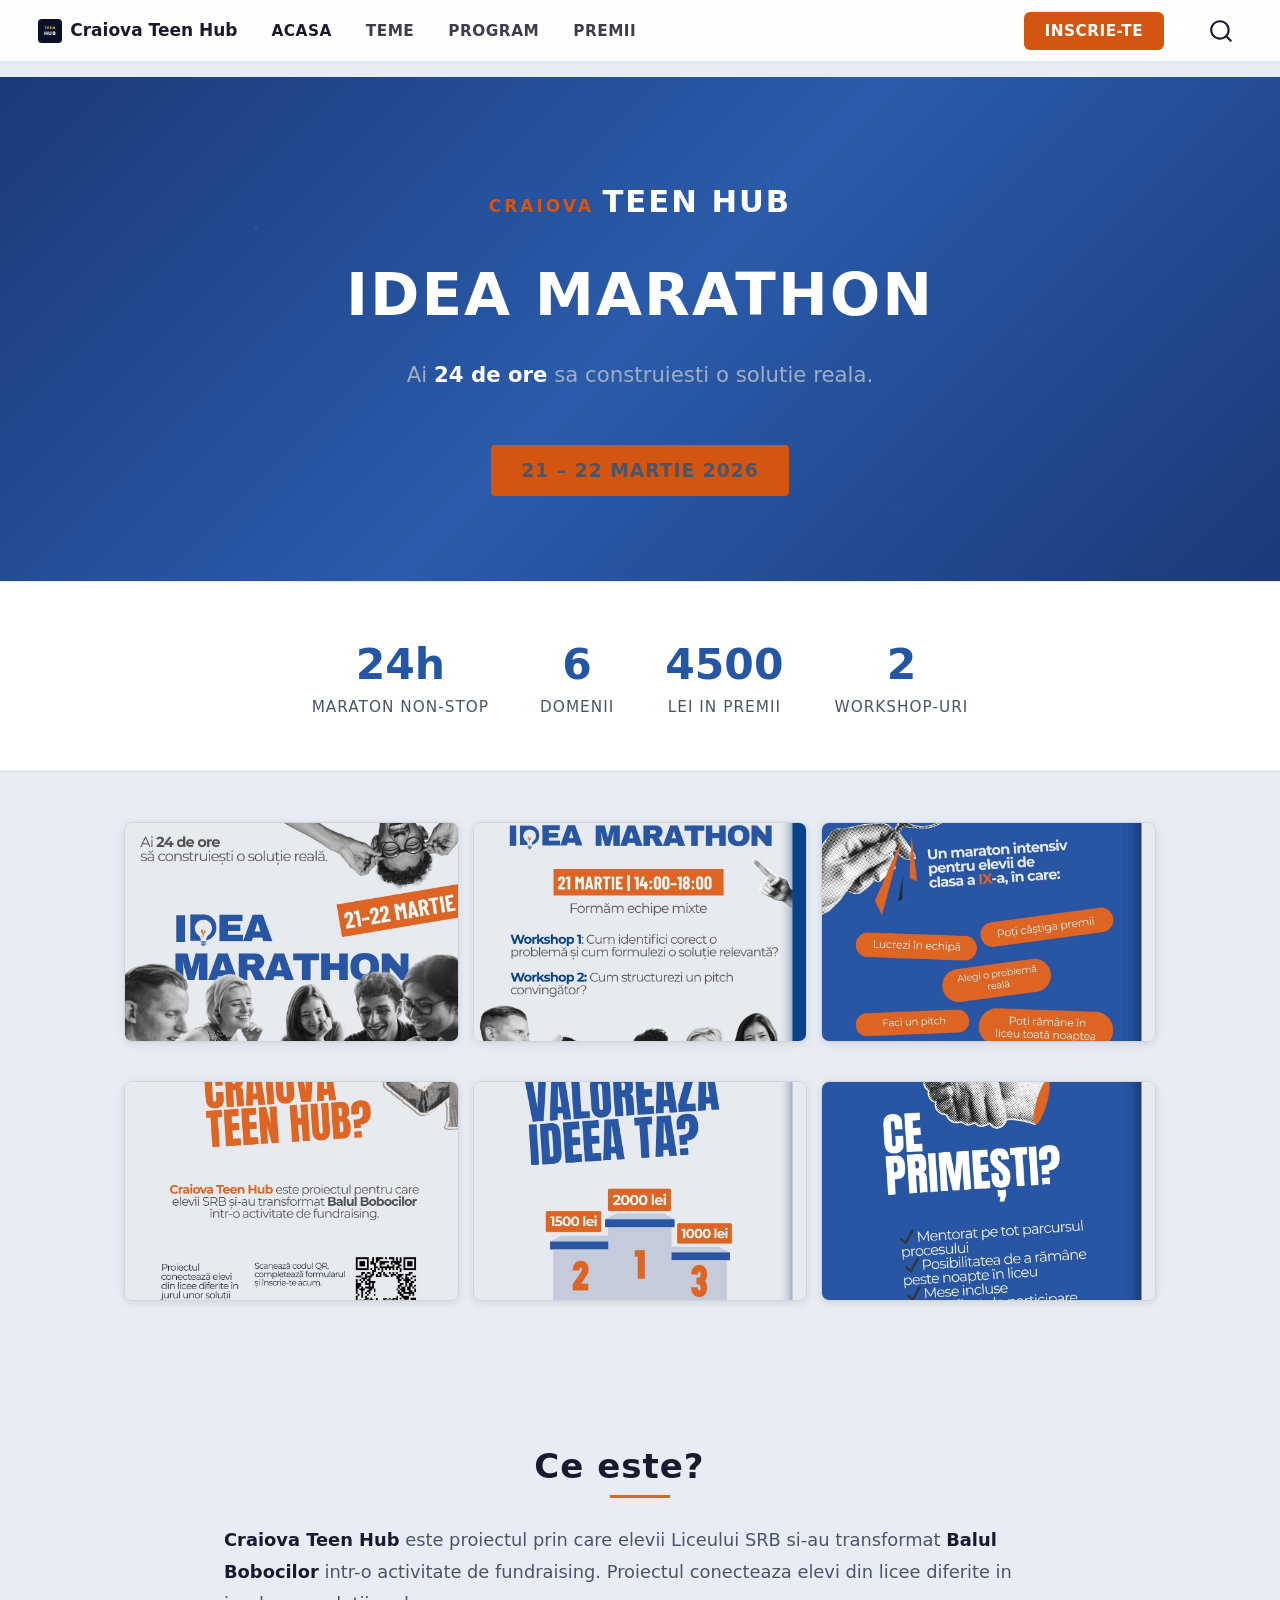
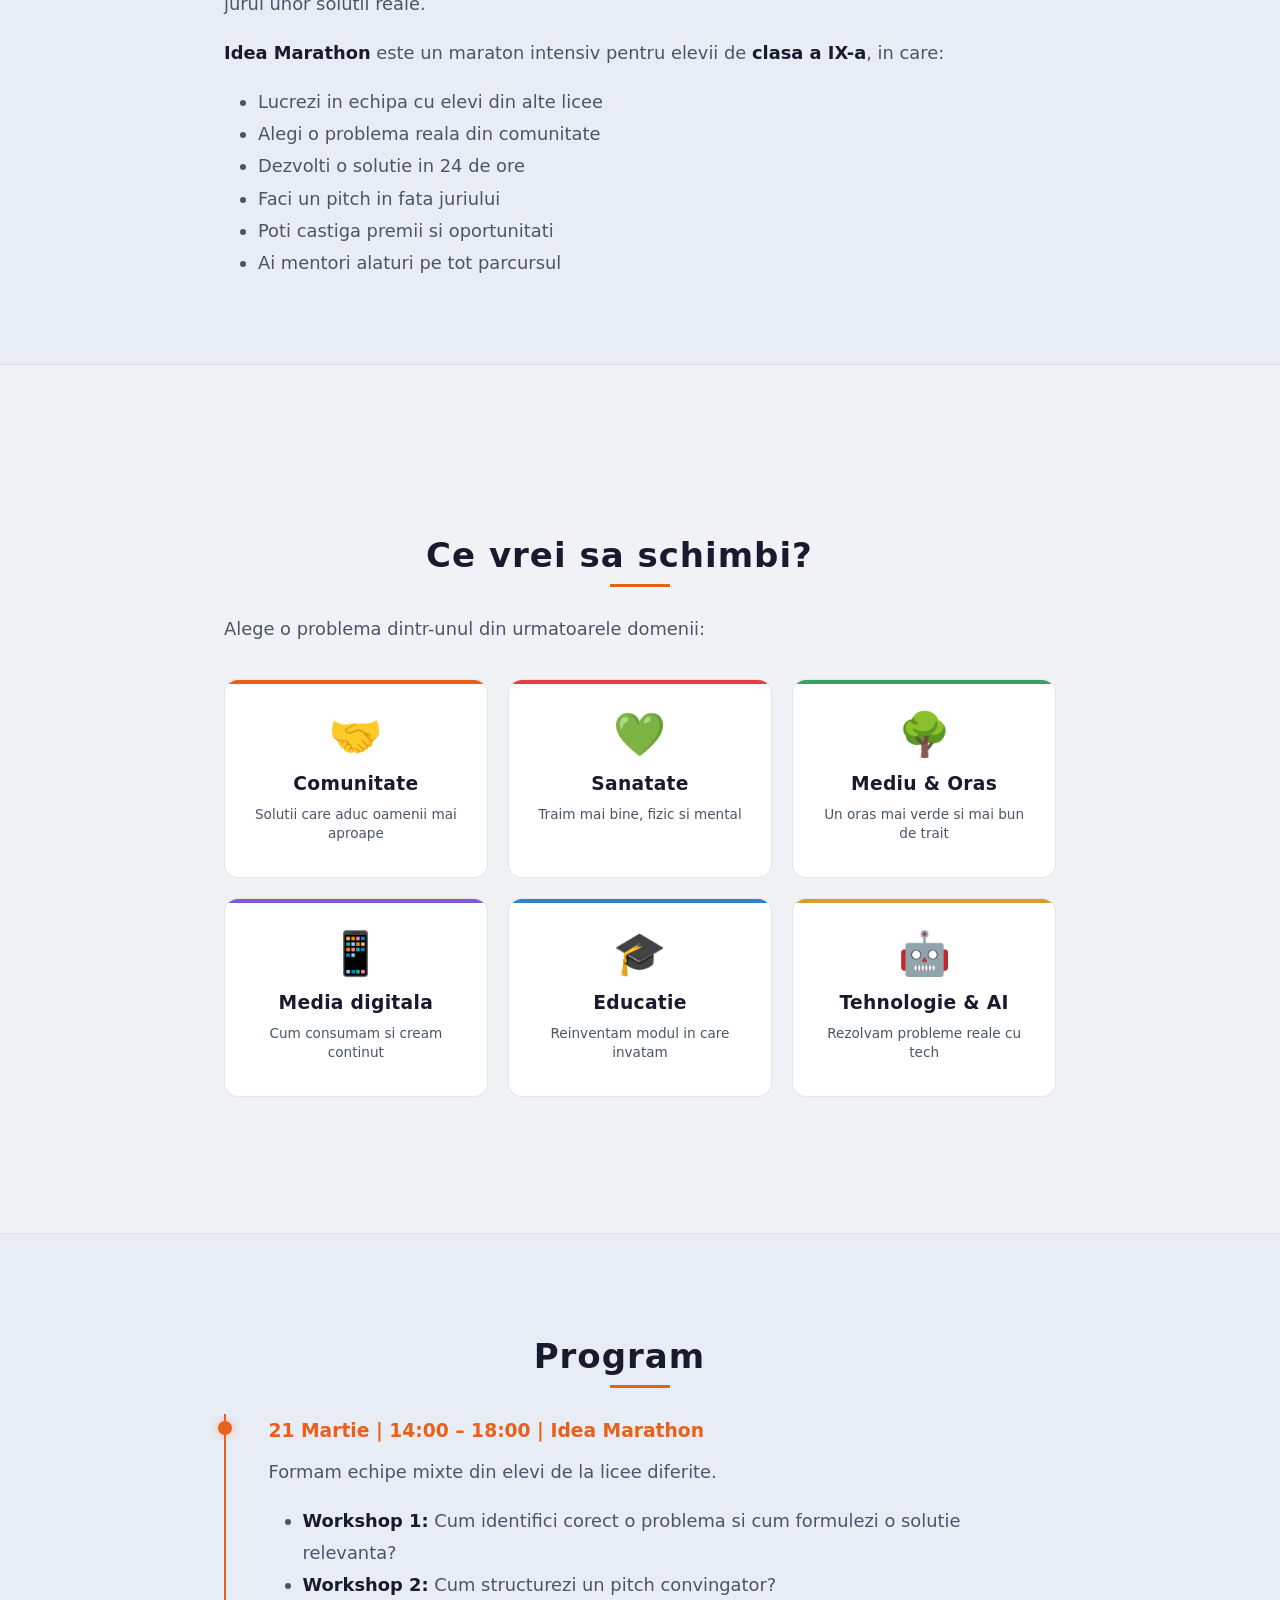
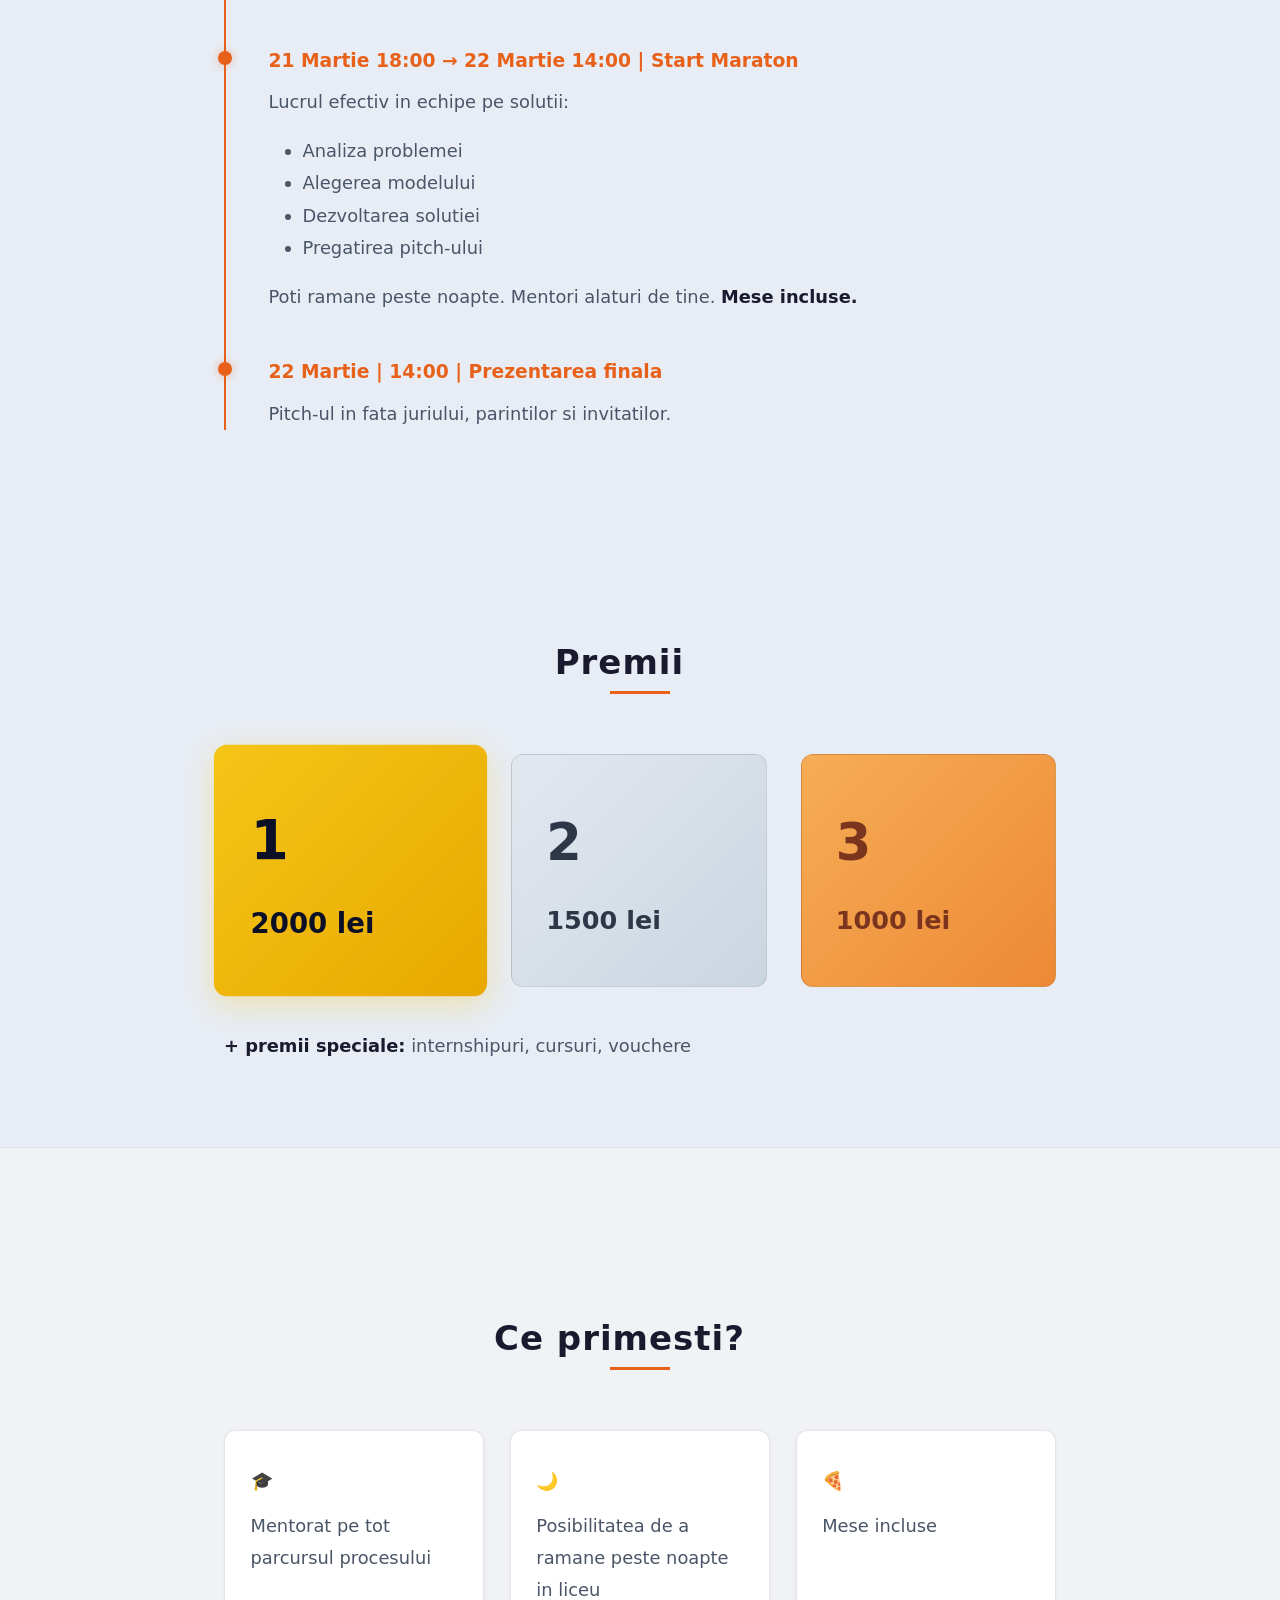
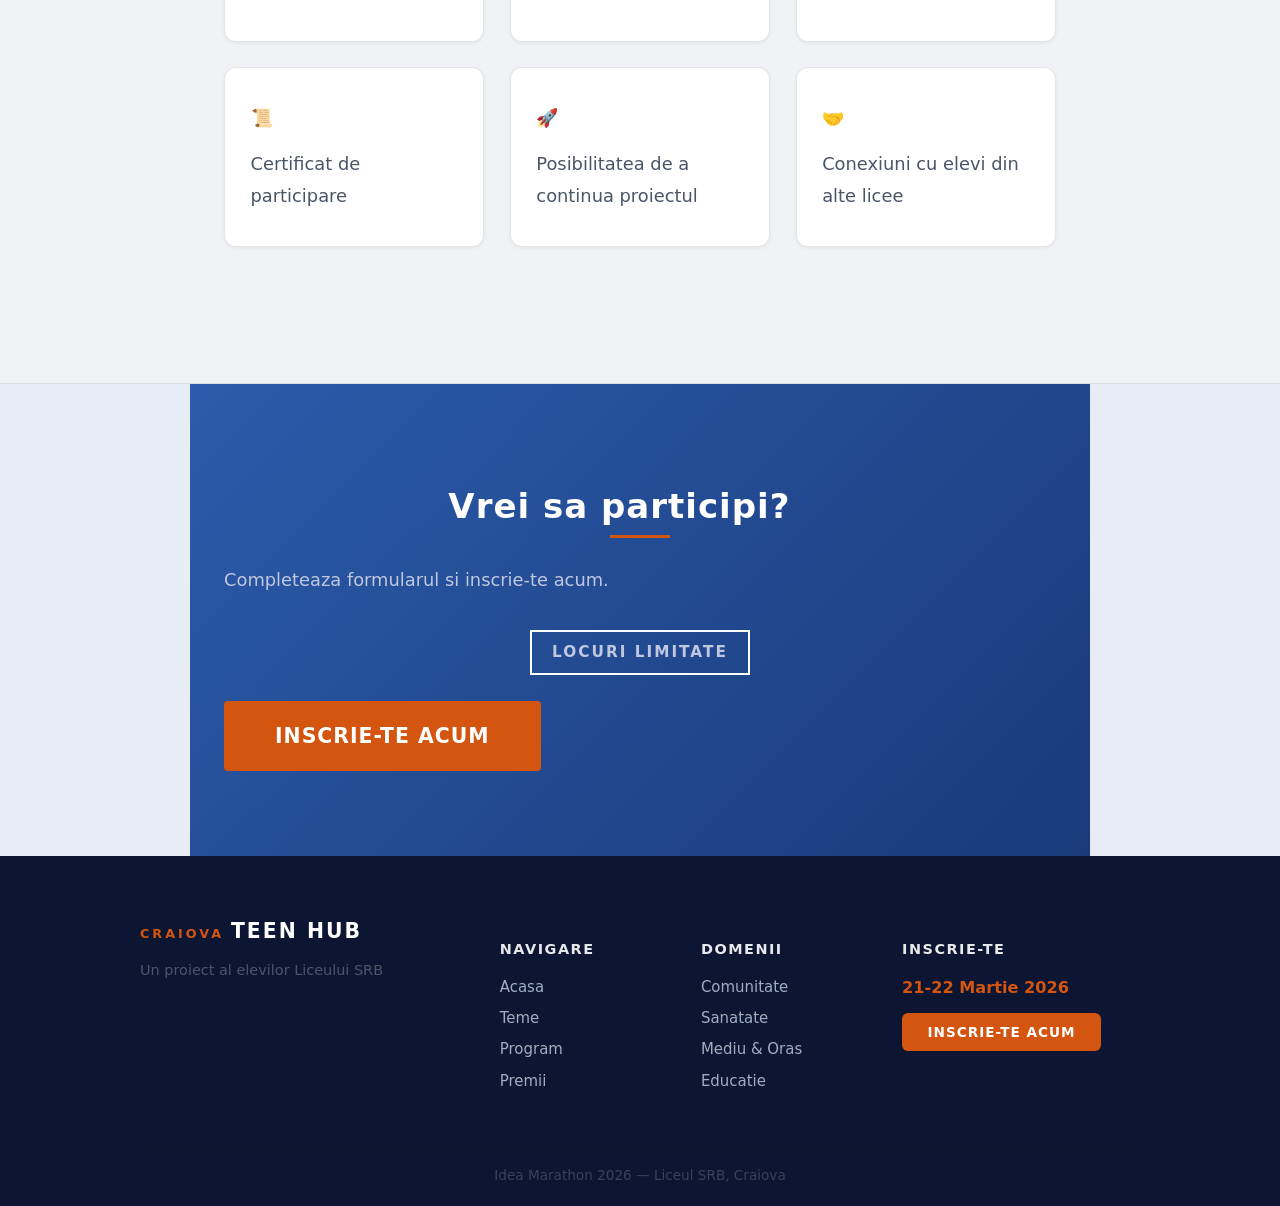
==== commit fe812afa: "Built site for gh-pages" ====
--- a/index.html
+++ b/index.html
@@ -360,12 +360,42 @@
 </div>
 </div>
 <div class="gallery">
-<p><img src="images/9.jpeg" class="img-fluid"></p>
-<p><img src="images/3.jpeg" class="img-fluid"></p>
-<p><img src="images/8.jpeg" class="img-fluid"></p>
-<p><img src="images/1.jpeg" class="img-fluid"></p>
-<p><img src="images/5.jpeg" class="img-fluid"></p>
-<p><img src="images/6.jpeg" class="img-fluid"></p>
+<div class="quarto-figure quarto-figure-center">
+<figure class="figure">
+<p><img src="images/9.jpeg" class="img-fluid figure-img"></p>
+<figcaption>Idea Marathon - Ai 24 de ore sa construiesti o solutie reala</figcaption>
+</figure>
+</div>
+<div class="quarto-figure quarto-figure-center">
+<figure class="figure">
+<p><img src="images/3.jpeg" class="img-fluid figure-img"></p>
+<figcaption>Program Idea Marathon - Workshop-uri si echipe mixte</figcaption>
+</figure>
+</div>
+<div class="quarto-figure quarto-figure-center">
+<figure class="figure">
+<p><img src="images/8.jpeg" class="img-fluid figure-img"></p>
+<figcaption>Ce este Idea Marathon - Maraton intensiv pentru elevi</figcaption>
+</figure>
+</div>
+<div class="quarto-figure quarto-figure-center">
+<figure class="figure">
+<p><img src="images/1.jpeg" class="img-fluid figure-img"></p>
+<figcaption>Ce este Craiova Teen Hub - Proiect de fundraising</figcaption>
+</figure>
+</div>
+<div class="quarto-figure quarto-figure-center">
+<figure class="figure">
+<p><img src="images/5.jpeg" class="img-fluid figure-img"></p>
+<figcaption>Cat valoreaza ideea ta - Premii in bani</figcaption>
+</figure>
+</div>
+<div class="quarto-figure quarto-figure-center">
+<figure class="figure">
+<p><img src="images/6.jpeg" class="img-fluid figure-img"></p>
+<figcaption>Ce primesti - Beneficii pentru participanti</figcaption>
+</figure>
+</div>
 </div>
 <section id="despre" class="level2">
 <h2 class="anchored" data-anchor-id="despre">Ce este?</h2>
--- a/styles.css
+++ b/styles.css
@@ -274,6 +274,12 @@
   padding: 4rem 2rem !important;
   max-width: 900px !important;
   margin: 0 auto !important;
+  text-align: center !important;
+}
+
+section.level2 p,
+section.level2 li {
+  text-align: left !important;
 }
 
 section h2 {
@@ -293,8 +299,10 @@
   display: block;
   width: 60px;
   height: 3px;
-  background: var(--accent-yellow);
+  background: var(--accent-orange);
   margin-top: 0.5rem;
+  margin-left: auto;
+  margin-right: auto;
 }
 
 section p, section li {
@@ -414,11 +422,11 @@
   position: absolute;
   left: -2.95rem;
   top: 0.4rem;
-  width: 12px;
-  height: 12px;
-  background: var(--accent-yellow);
+  width: 14px;
+  height: 14px;
+  background: var(--accent-orange);
   border-radius: 50%;
-  box-shadow: 0 0 10px rgba(245, 197, 24, 0.5);
+  box-shadow: 0 0 0 4px rgba(232, 97, 26, 0.15), 0 0 12px rgba(232, 97, 26, 0.3);
 }
 
 .timeline-item .time,
@@ -512,20 +520,29 @@
 .benefit-card {
   background: var(--dark-card-alt) !important;
   border: 1px solid var(--border-subtle) !important;
-  border-radius: 8px !important;
-  padding: 1.5rem !important;
-  transition: border-color 0.3s;
+  border-radius: 12px !important;
+  padding: 2rem 1.5rem !important;
+  transition: border-color 0.3s, transform 0.3s, box-shadow 0.3s;
+  text-align: center !important;
 }
 
 .benefit-card:hover {
-  border-color: var(--accent-yellow) !important;
-}
-
-.benefit-icon { font-size: 1.5rem; margin-bottom: 0.5rem; }
+  border-color: var(--accent-orange) !important;
+  transform: translateY(-3px);
+  box-shadow: 0 6px 20px rgba(0, 0, 0, 0.1);
+}
+
+.benefit-icon {
+  font-size: 2.2rem;
+  margin-bottom: 0.8rem;
+  display: block;
+}
 
 .benefit-card p {
   color: var(--text-secondary) !important;
   margin: 0 !important;
+  font-size: 0.95rem;
+  line-height: 1.5;
 }
 
 /* ===== CTA ===== */
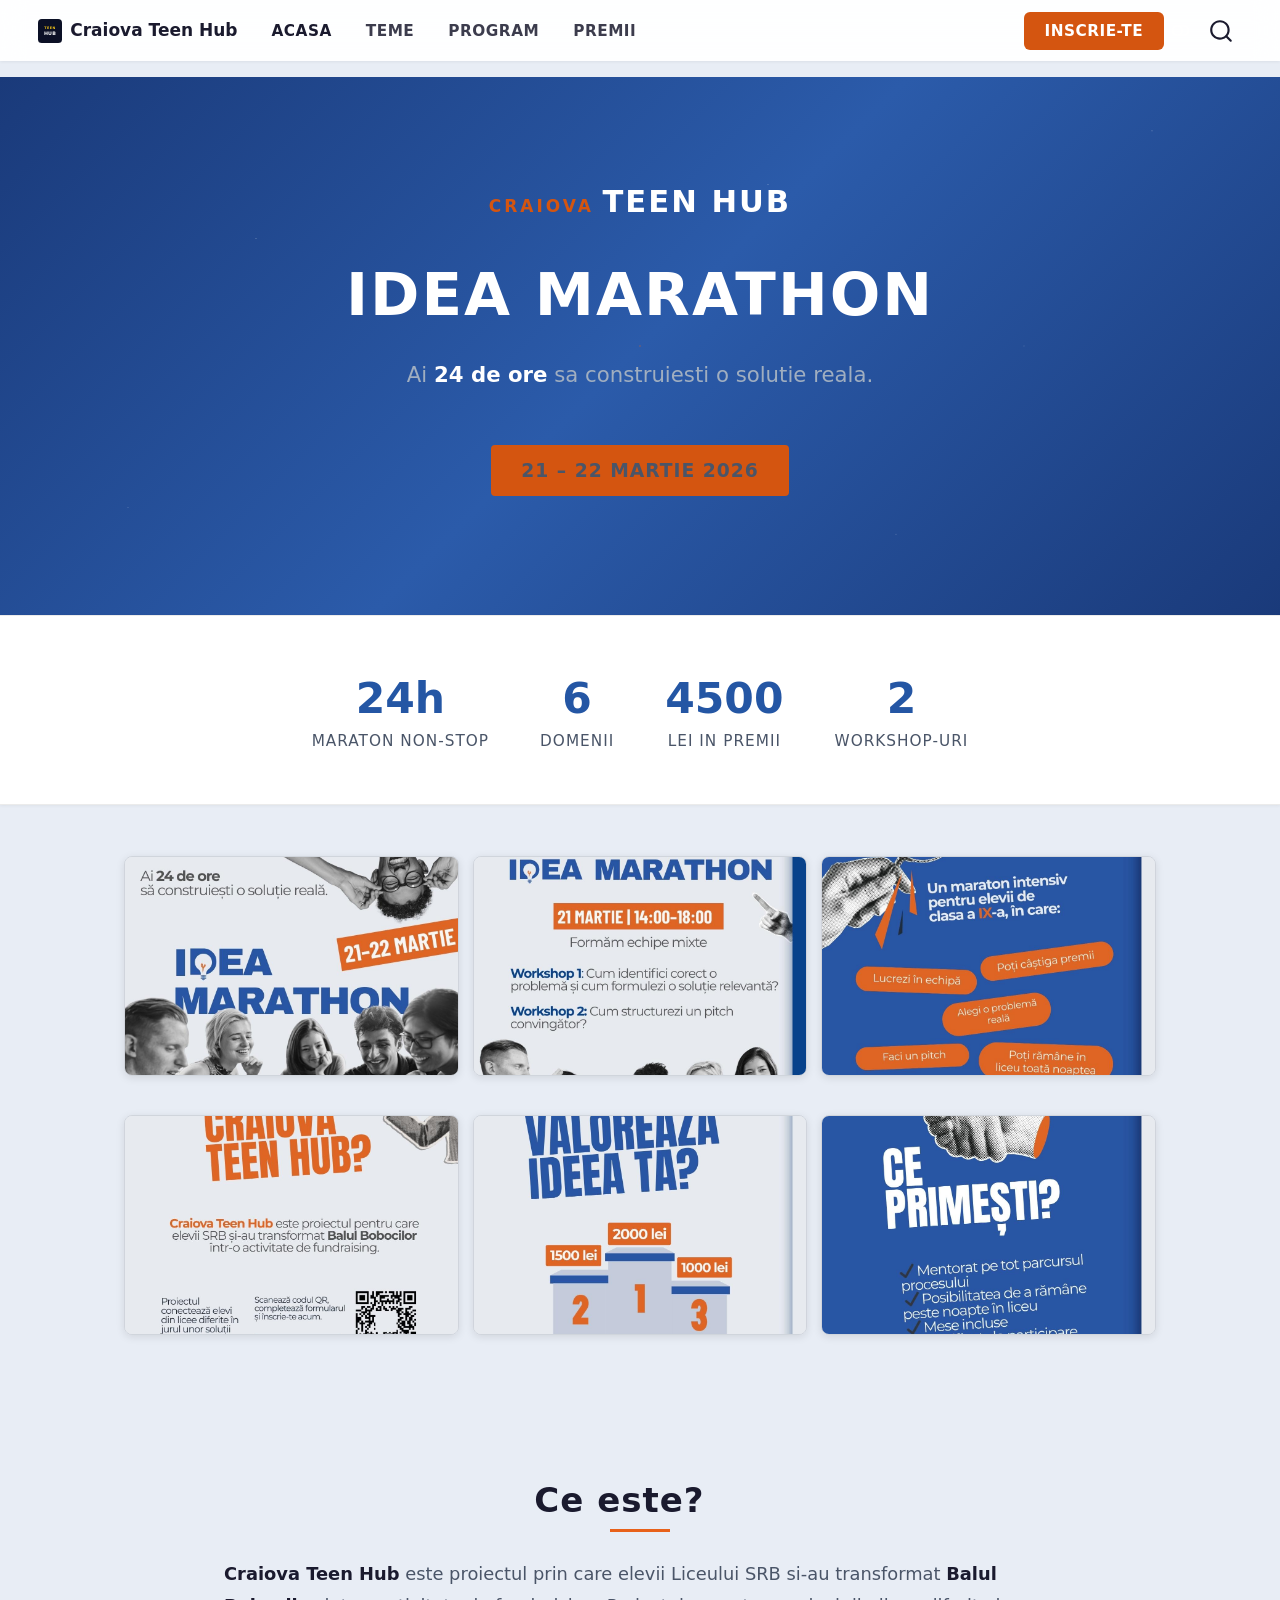
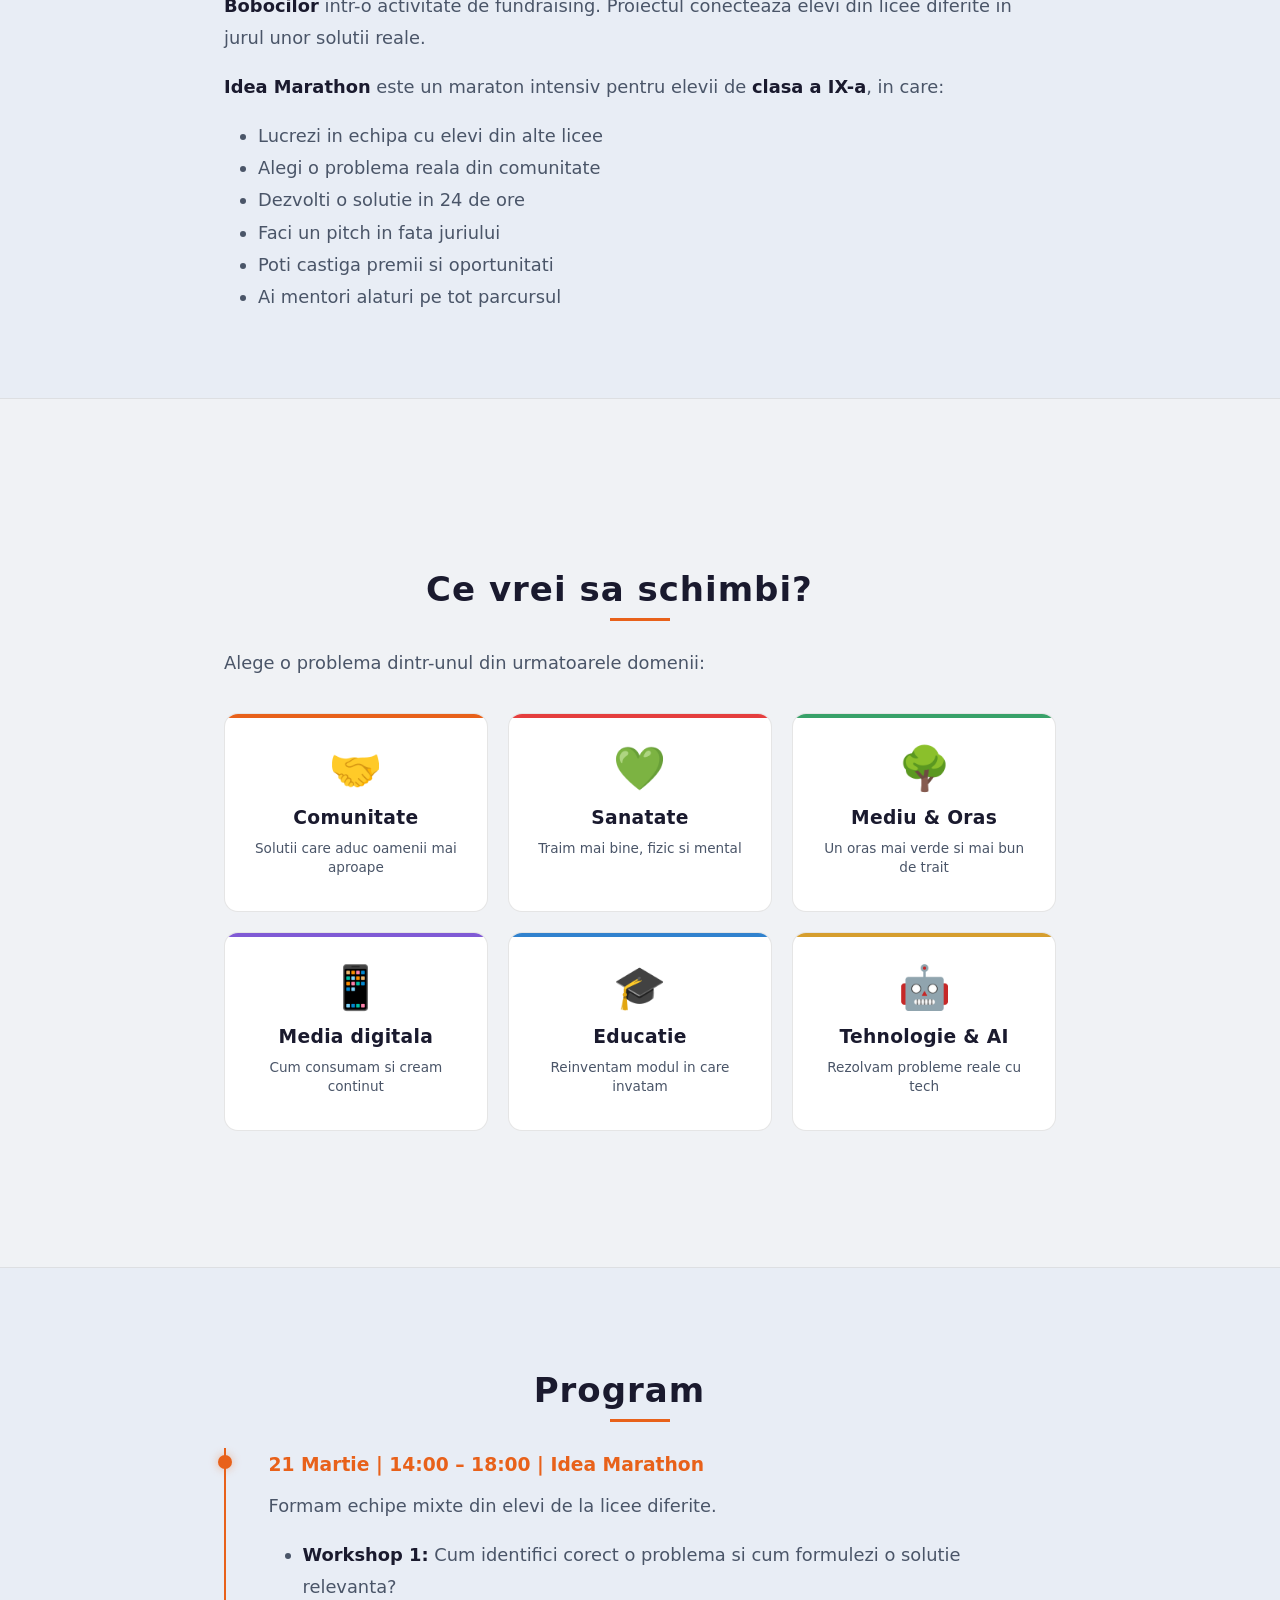
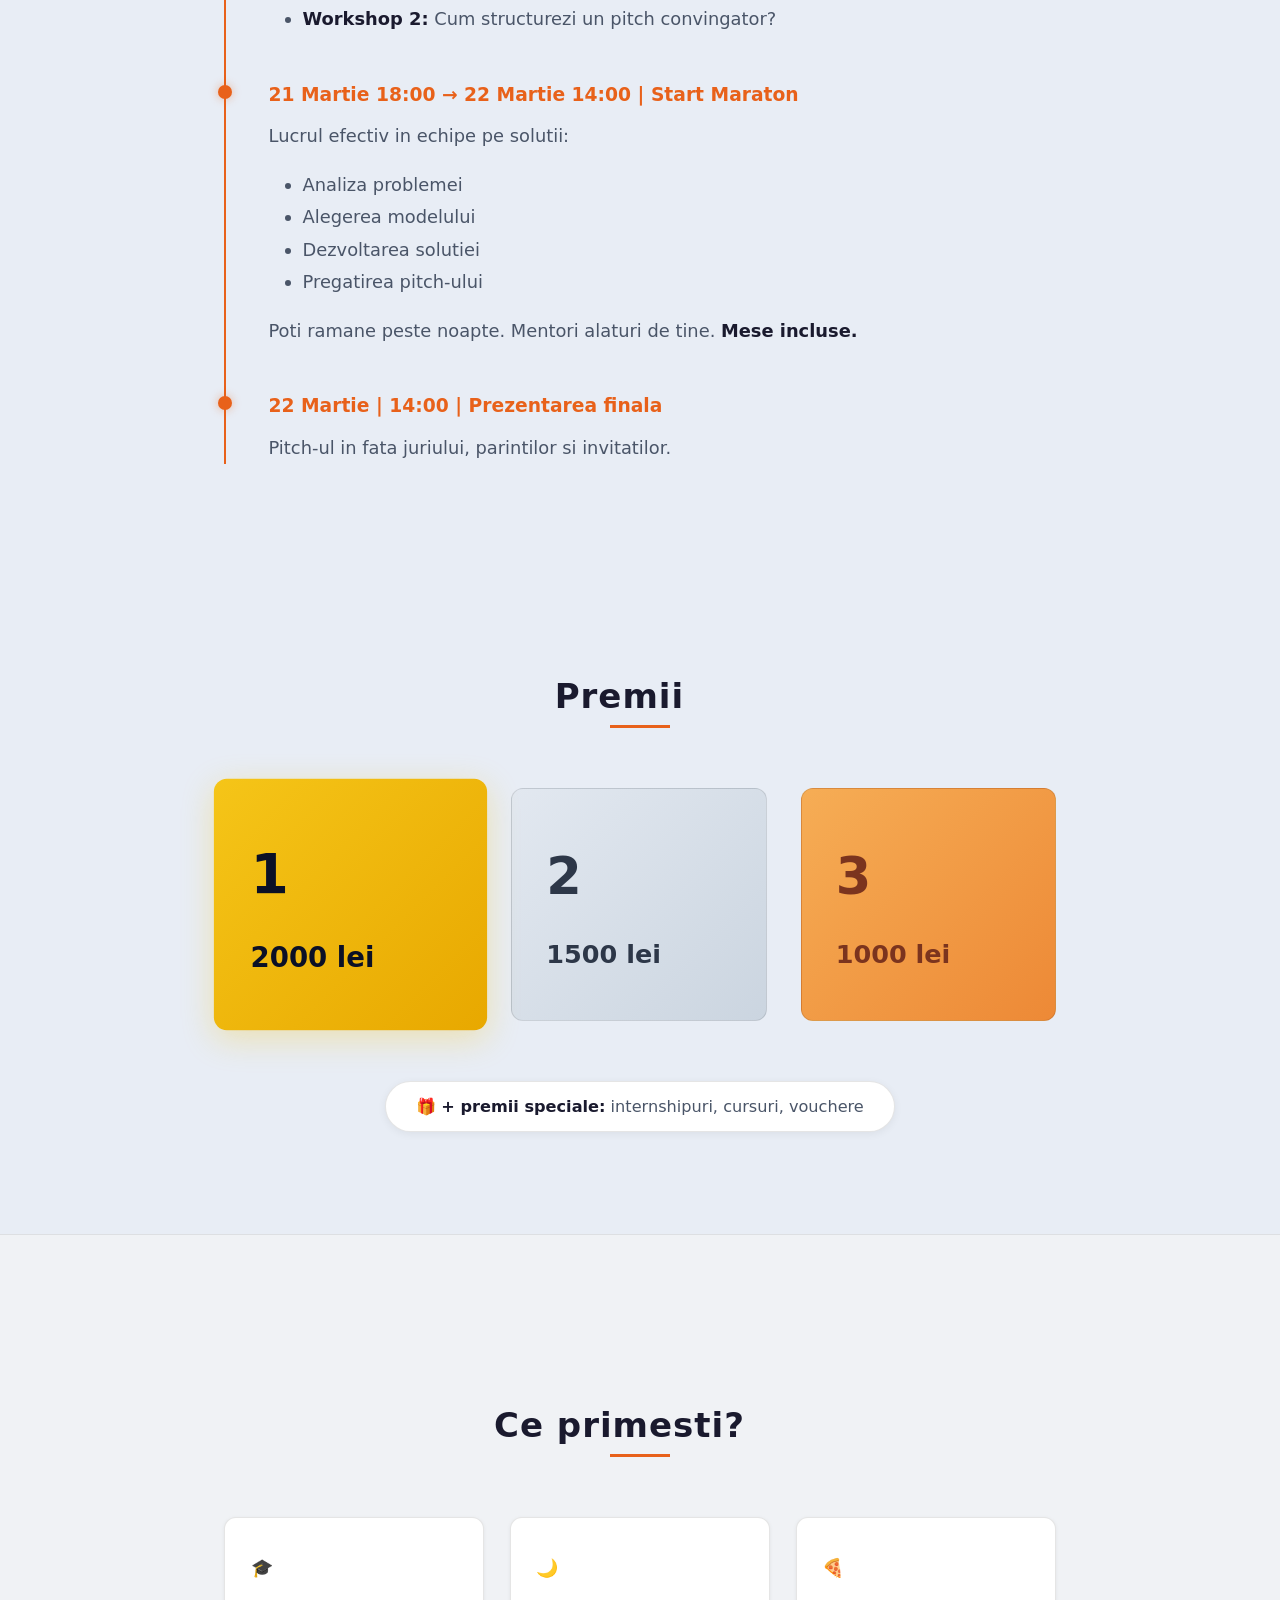
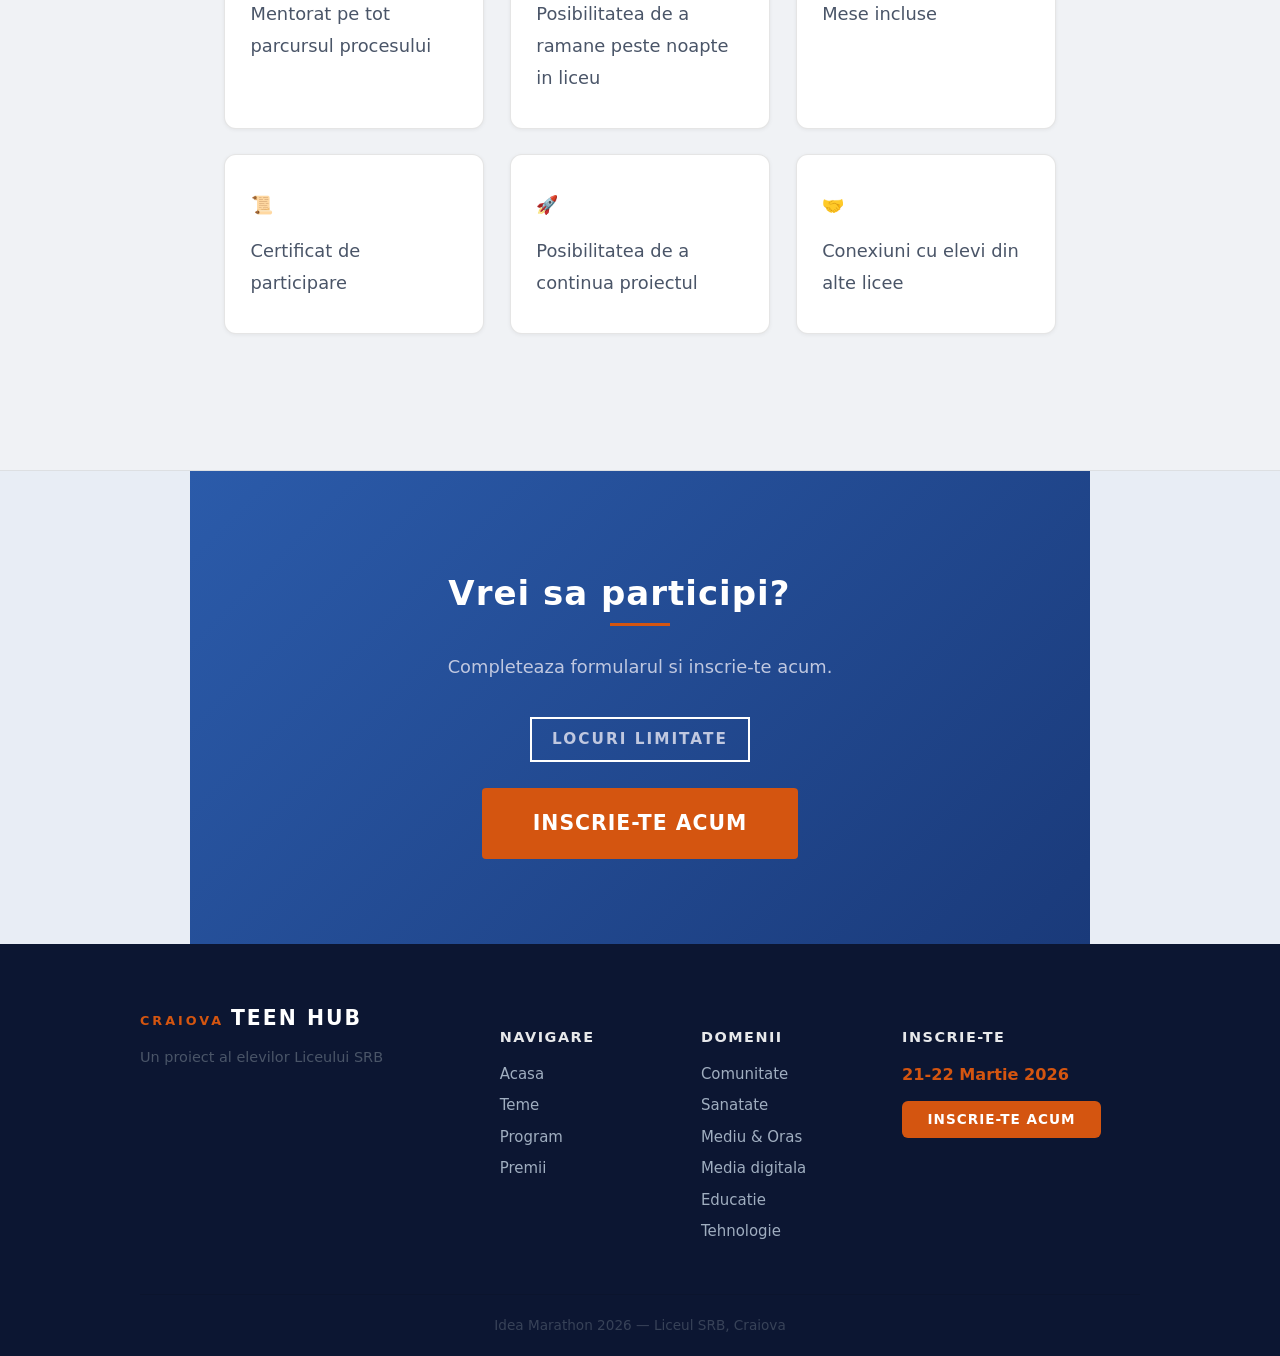
==== commit 2f961898: "Built site for gh-pages" ====
--- a/index.html
+++ b/index.html
@@ -323,6 +323,9 @@
 <div class="date-badge">
 <p>21 – 22 MARTIE 2026</p>
 </div>
+<div class="countdown">
+
+</div>
 </section>
 </div>
 <div class="stats-row">
@@ -541,7 +544,9 @@
 </div>
 </div>
 </div>
-<p><strong>+ premii speciale:</strong> internshipuri, cursuri, vouchere</p>
+<div class="special-prizes">
+<p>🎁 <strong>+ premii speciale:</strong> internshipuri, cursuri, vouchere</p>
+</div>
 </section>
 <div class="dark-section">
 <section id="beneficii" class="level2 inner">
@@ -594,6 +599,9 @@
 </div>
 <p><a href="./inscriere.html"><span class="cta-button">INSCRIE-TE ACUM</span></a></p>
 </section>
+<button class="scroll-top" onclick="window.scrollTo({top:0,behavior:'smooth'})" aria-label="Scroll to top">
+↑
+</button>
 <footer class="site-footer">
 <div class="footer-inner">
 <div class="footer-col footer-brand">
@@ -638,7 +646,13 @@
 <a href="mediu.html">Mediu &amp; Oras</a>
 </li>
 <li>
+<a href="media-digitala.html">Media digitala</a>
+</li>
+<li>
 <a href="educatie.html">Educatie</a>
+</li>
+<li>
+<a href="tehnologie.html">Tehnologie</a>
 </li>
 </ul>
 </div>
--- a/styles.css
+++ b/styles.css
@@ -282,6 +282,11 @@
   text-align: left !important;
 }
 
+section.cta-section p,
+section.cta-section .limited p {
+  text-align: center !important;
+}
+
 section h2 {
   color: #ffffff !important;
   font-size: 2rem !important;
@@ -1243,6 +1248,97 @@
   color: #4a5568 !important;
 }
 
+/* ===== HERO COUNTDOWN ===== */
+.hero .countdown {
+  position: relative;
+  z-index: 1;
+  margin-top: 2rem;
+}
+
+.hero .countdown span {
+  background: rgba(255, 255, 255, 0.12) !important;
+  border: 1px solid rgba(255, 255, 255, 0.2) !important;
+  backdrop-filter: blur(8px) !important;
+  -webkit-backdrop-filter: blur(8px) !important;
+  color: #ffffff !important;
+  font-size: 1.6rem !important;
+}
+
+.hero .countdown small {
+  color: rgba(255, 255, 255, 0.6) !important;
+}
+
+body.quarto-light .hero .countdown span {
+  background: rgba(255, 255, 255, 0.15) !important;
+  border: 1px solid rgba(255, 255, 255, 0.25) !important;
+  color: #ffffff !important;
+}
+
+body.quarto-light .hero .countdown small {
+  color: rgba(255, 255, 255, 0.6) !important;
+}
+
+/* ===== SPECIAL PRIZES BADGE ===== */
+.special-prizes {
+  text-align: center !important;
+  margin-top: 1rem;
+  padding: 1rem 2rem !important;
+}
+
+.special-prizes p {
+  display: inline-block !important;
+  background: var(--dark-card) !important;
+  border: 1px solid var(--border-subtle) !important;
+  border-radius: 30px !important;
+  padding: 0.6rem 1.8rem !important;
+  font-size: 0.95rem !important;
+  color: var(--text-secondary) !important;
+}
+
+.special-prizes p strong {
+  color: var(--accent-orange) !important;
+}
+
+body.quarto-light .special-prizes p {
+  background: #ffffff !important;
+  border-color: rgba(0, 0, 0, 0.1) !important;
+  box-shadow: 0 2px 8px rgba(0, 0, 0, 0.06);
+}
+
+/* ===== SCROLL-TO-TOP BUTTON ===== */
+.scroll-top {
+  position: fixed;
+  bottom: 2rem;
+  right: 2rem;
+  width: 44px;
+  height: 44px;
+  border-radius: 50%;
+  background: var(--accent-orange) !important;
+  color: #ffffff !important;
+  border: none !important;
+  font-size: 1.3rem;
+  font-weight: 700;
+  cursor: pointer;
+  z-index: 999;
+  opacity: 0;
+  transform: translateY(10px);
+  transition: opacity 0.3s ease, transform 0.3s ease, background 0.2s ease;
+  box-shadow: 0 4px 14px rgba(232, 97, 26, 0.4);
+  display: flex;
+  align-items: center;
+  justify-content: center;
+}
+
+.scroll-top.visible {
+  opacity: 1;
+  transform: translateY(0);
+}
+
+.scroll-top:hover {
+  background: #d4550f !important;
+  transform: translateY(-2px);
+}
+
 /* ===== SMOOTH SCROLL ===== */
 html {
   scroll-behavior: smooth !important;
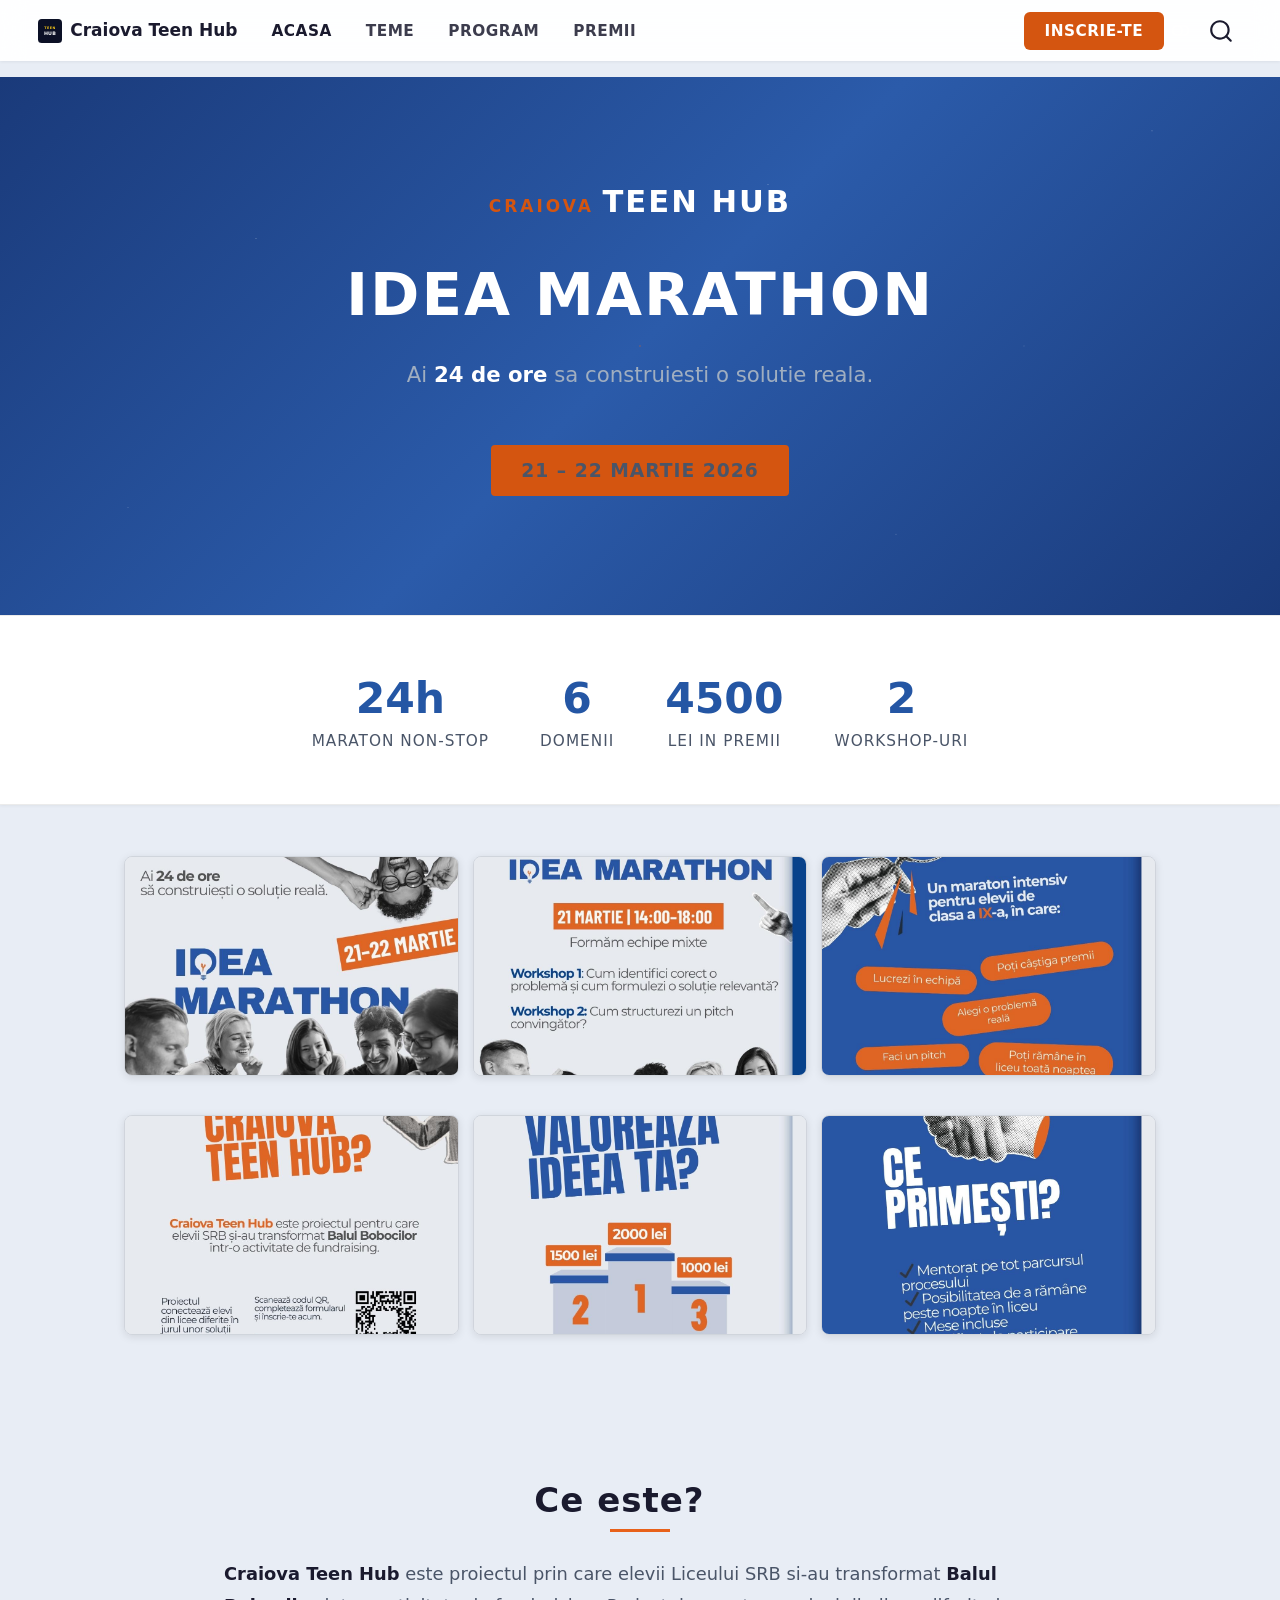
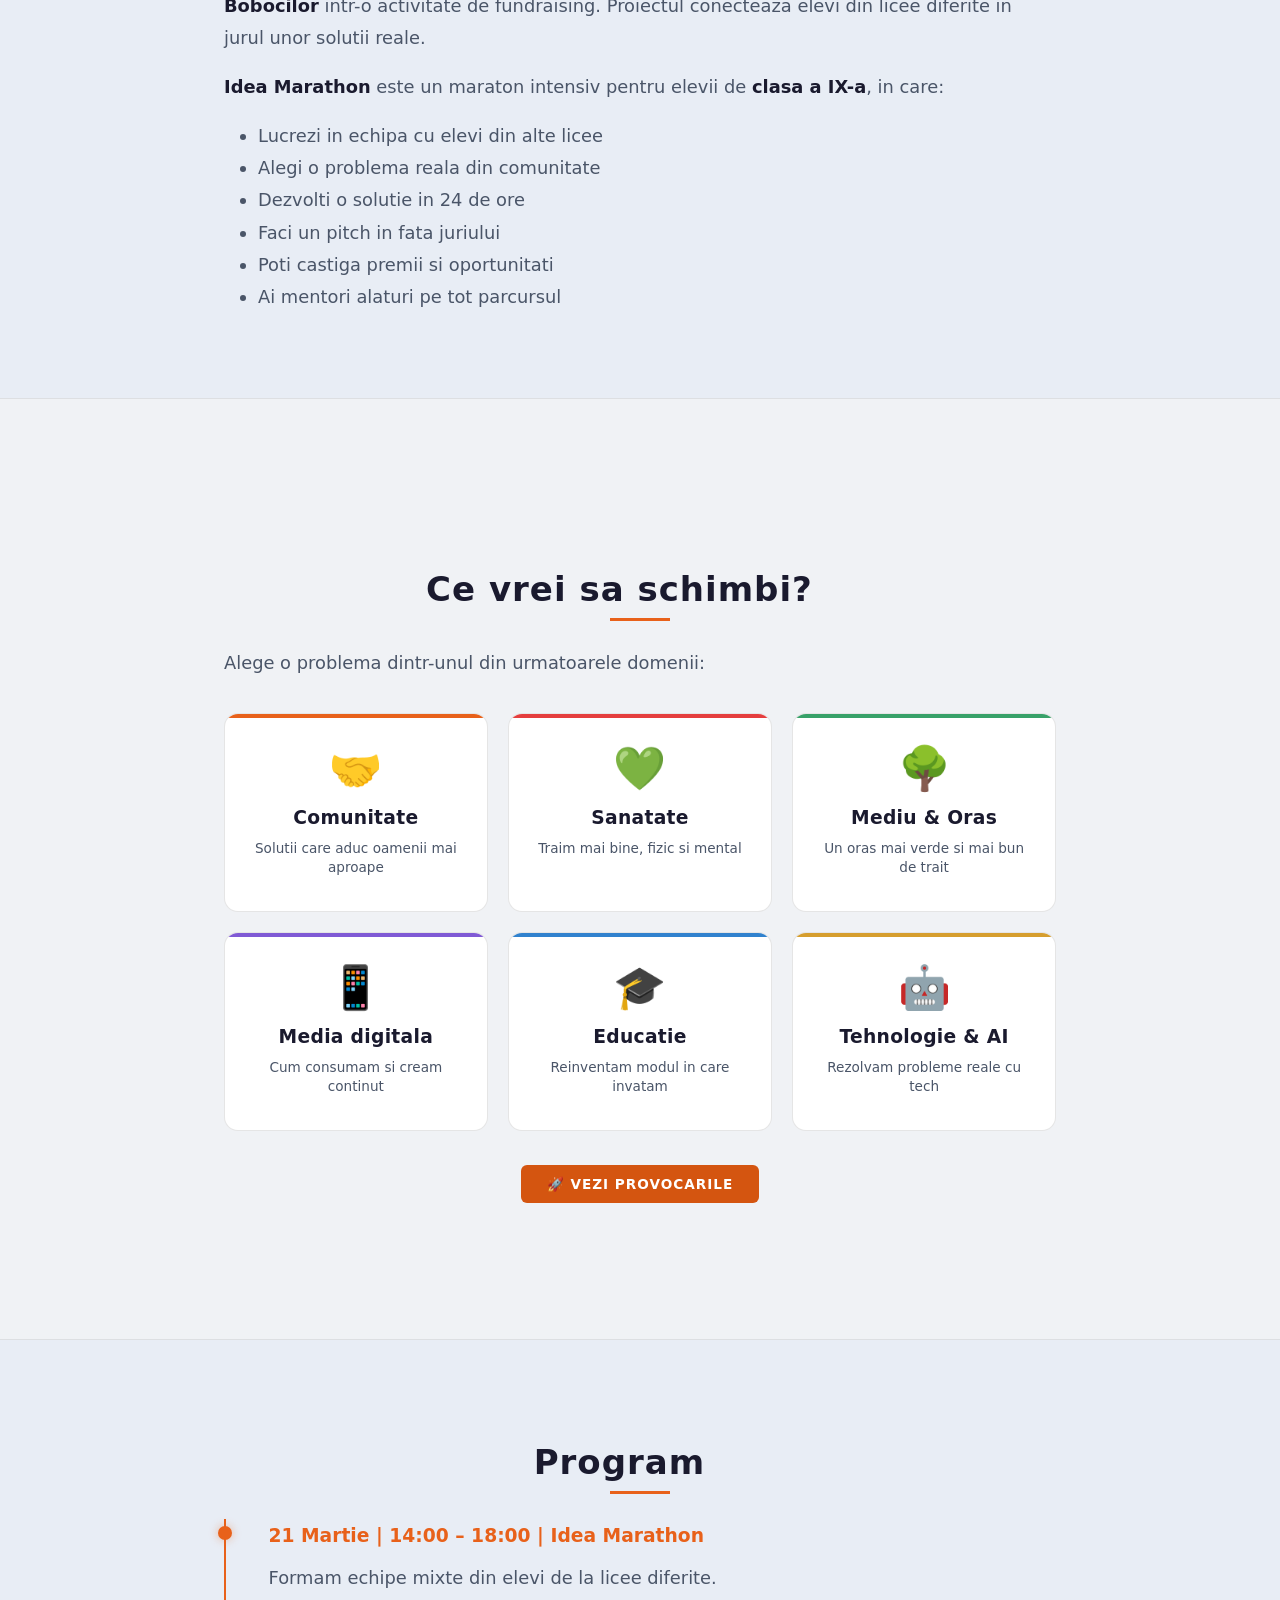
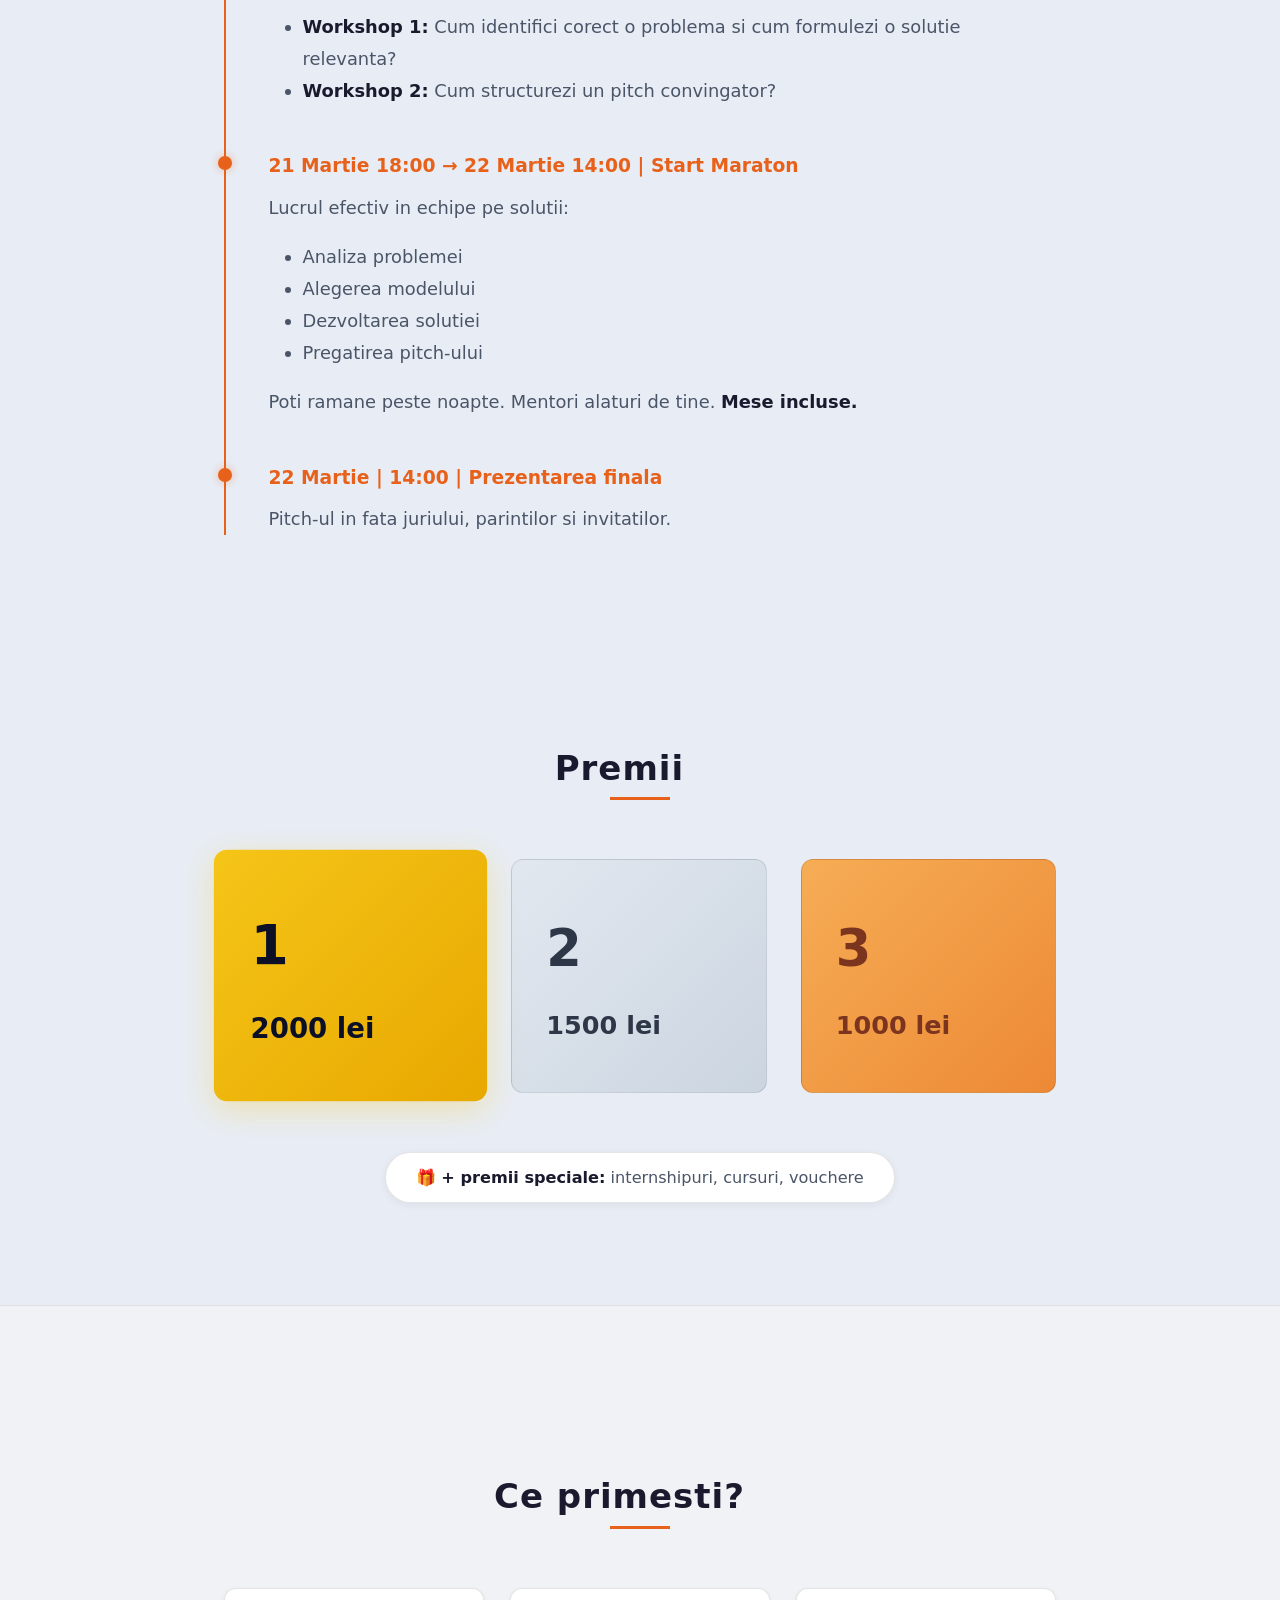
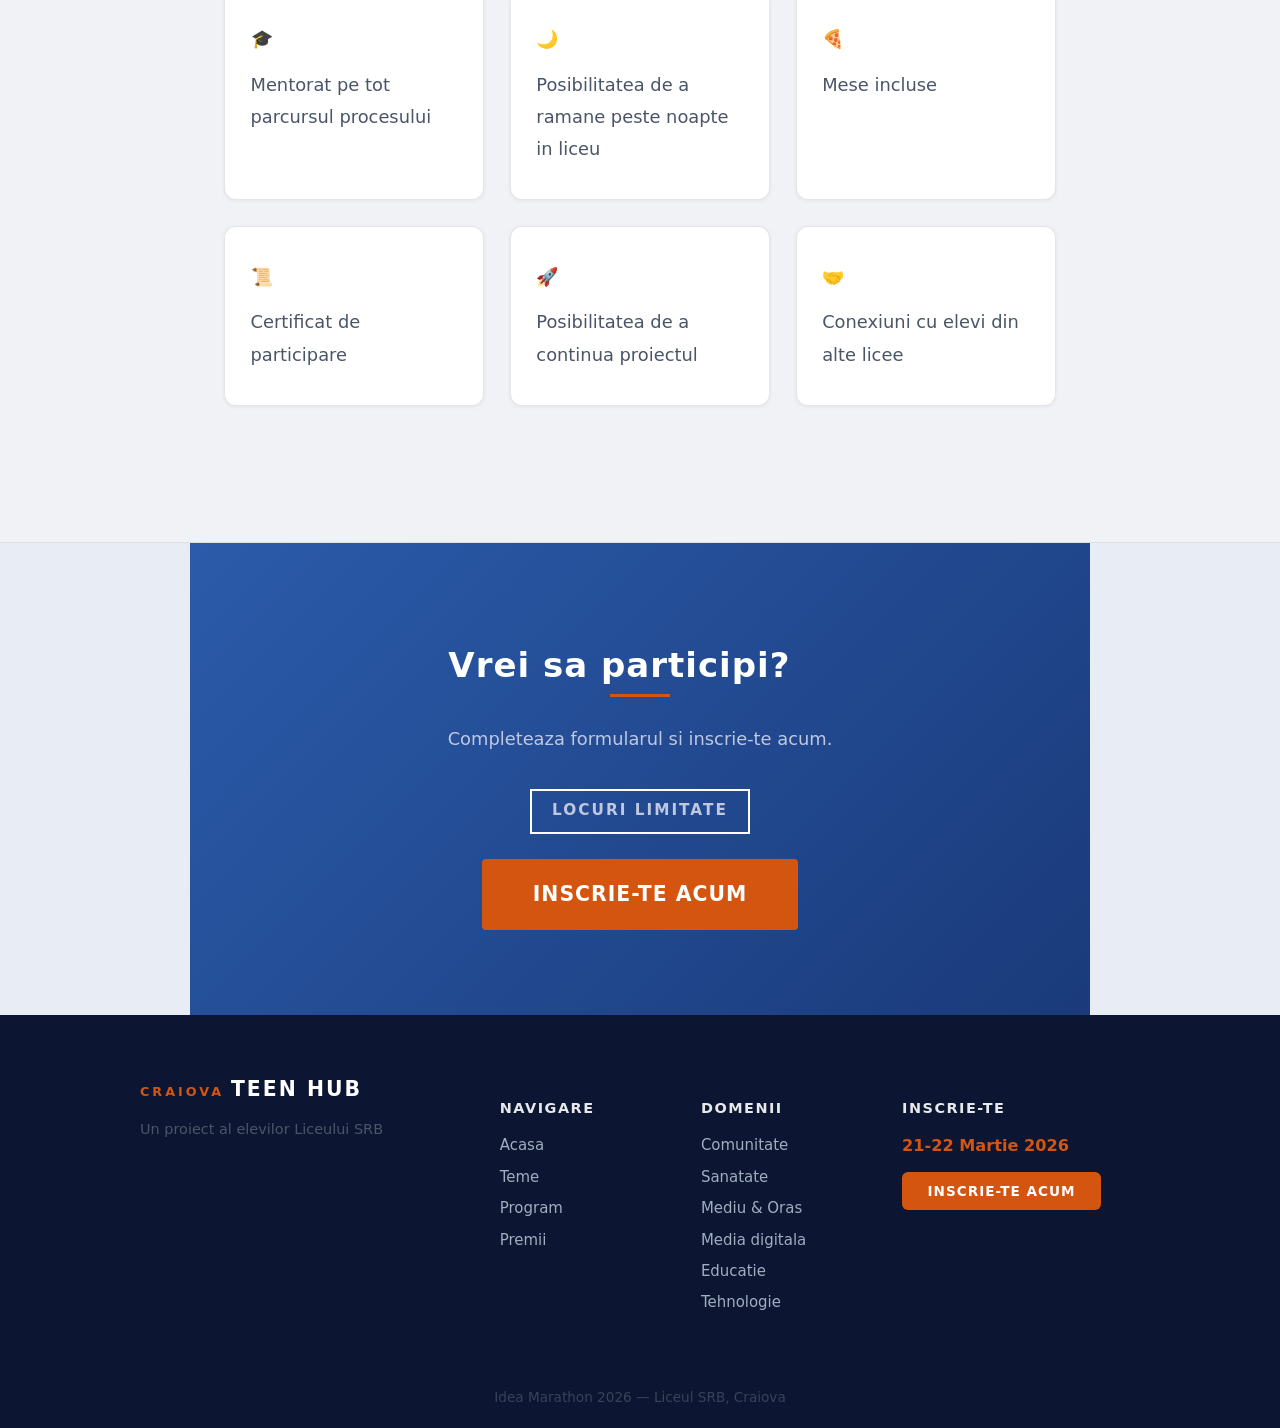
==== commit 48346dfd: "Built site for gh-pages" ====
--- a/index.html
+++ b/index.html
@@ -77,11 +77,11 @@
 
 <link rel="stylesheet" href="styles.css">
 <meta property="og:title" content="Craiova Teen Hub | Idea Marathon">
-<meta property="og:description" content="Idea Marathon - Un hackathon de 24 de ore pentru elevii de clasa a IX-a din Craiova. 21-22 Martie 2026.">
+<meta property="og:description" content="Idea Marathon - Un maraton de solutii pentru elevii de clasa a IX-a din Craiova. 21-22 Martie 2026.">
 <meta property="og:image" content="https://chenistdigital.github.io/teenhub/images/9.jpeg">
 <meta property="og:site_name" content="Craiova Teen Hub">
 <meta name="twitter:title" content="Craiova Teen Hub | Idea Marathon">
-<meta name="twitter:description" content="Idea Marathon - Un hackathon de 24 de ore pentru elevii de clasa a IX-a din Craiova. 6 domenii, mentori, premii si oportunitati. 21-22 Martie 2026.">
+<meta name="twitter:description" content="Idea Marathon - Un maraton de solutii pentru elevii de clasa a IX-a din Craiova. 6 domenii, mentori, premii si oportunitati. 21-22 Martie 2026.">
 <meta name="twitter:image" content="https://chenistdigital.github.io/teenhub/images/9.jpeg">
 <meta name="twitter:card" content="summary_large_image">
 </head>
@@ -479,6 +479,9 @@
 Rezolvam probleme reale cu tech
 </div>
 </a>
+</div>
+<div style="text-align: center; margin-top: 2rem;">
+<a href="challenges/comunitate.html" class="footer-cta" style="font-size: 1rem; padding: 0.8rem 2rem; letter-spacing: 1.5px;">🚀 VEZI PROVOCARILE</a>
 </div>
 </section>
 </div>
@@ -1090,7 +1093,7 @@
   });
   </script>
 </div> <!-- /content -->
-<script src="unlock.js"></script>
+<script src="./unlock.js"></script>
 
 
 
--- a/styles.css
+++ b/styles.css
@@ -911,6 +911,75 @@
   color: var(--text-primary);
 }
 
+.required {
+  color: var(--accent-orange) !important;
+  font-weight: 700;
+}
+
+.radio-group {
+  margin-top: 0.5rem;
+}
+
+.radio-group,
+.radio-group p {
+  display: flex !important;
+  gap: 1.5rem !important;
+  align-items: center !important;
+  margin: 0 !important;
+}
+
+.radio-label {
+  display: inline-flex !important;
+  align-items: center !important;
+  gap: 0.5rem;
+  cursor: pointer;
+  font-weight: 400 !important;
+  color: var(--text-primary) !important;
+  font-size: 0.95rem;
+  background: var(--dark-card-alt) !important;
+  border: 1px solid var(--border-subtle) !important;
+  border-radius: 8px !important;
+  padding: 0.6rem 1.4rem !important;
+  transition: border-color 0.2s ease, background 0.2s ease;
+}
+
+.radio-label:hover {
+  border-color: var(--accent-orange) !important;
+}
+
+.radio-label:has(input:checked) {
+  border-color: var(--accent-orange) !important;
+  background: rgba(232, 97, 26, 0.08) !important;
+}
+
+.radio-label input[type="radio"] {
+  width: 18px !important;
+  height: 18px !important;
+  accent-color: var(--accent-orange);
+  cursor: pointer;
+  margin: 0 !important;
+}
+
+body.quarto-light .radio-label {
+  background: #ffffff !important;
+  border-color: rgba(0, 0, 0, 0.12) !important;
+}
+
+body.quarto-light .radio-label:hover {
+  border-color: #e8611a !important;
+}
+
+body.quarto-light .radio-label:has(input:checked) {
+  border-color: #e8611a !important;
+  background: rgba(232, 97, 26, 0.06) !important;
+}
+
+.consent-group > label:first-child {
+  font-size: 0.85rem !important;
+  line-height: 1.5;
+  color: var(--text-secondary) !important;
+}
+
 .form-submit {
   display: inline-block;
   background: var(--accent-yellow) !important;
@@ -1339,6 +1408,65 @@
   transform: translateY(-2px);
 }
 
+/* ===== CHALLENGE PAGE ===== */
+.challenge-title {
+  color: var(--accent-orange) !important;
+  font-size: 1.6rem !important;
+  font-weight: 800 !important;
+  margin-top: 3rem !important;
+  margin-bottom: 1.5rem !important;
+  text-align: center !important;
+}
+
+.challenge-title::after {
+  display: none !important;
+}
+
+section.level2:has(+ .challenge-grid) {
+  padding-bottom: 0 !important;
+}
+
+.challenge-rules {
+  max-width: 700px;
+  margin: 3rem auto !important;
+  padding: 2.5rem !important;
+  background: var(--dark-card) !important;
+  border: 2px solid var(--accent-orange) !important;
+  border-radius: 12px !important;
+  text-align: left !important;
+}
+
+.challenge-rules h2 {
+  color: var(--accent-orange) !important;
+  font-size: 1.3rem !important;
+  margin-bottom: 1rem !important;
+  text-align: center !important;
+}
+
+.challenge-rules h2::after {
+  display: none !important;
+}
+
+.challenge-rules li {
+  margin-bottom: 0.6rem;
+}
+
+body.quarto-light .challenge-rules {
+  background: #ffffff !important;
+  box-shadow: 0 2px 12px rgba(0, 0, 0, 0.08);
+}
+
+body.quarto-light .challenge-title {
+  color: #e8611a !important;
+}
+
+hr {
+  border: none !important;
+  border-top: 1px solid var(--border-subtle) !important;
+  margin: 2rem auto !important;
+  max-width: 200px !important;
+}
+
 /* ===== SMOOTH SCROLL ===== */
 html {
   scroll-behavior: smooth !important;
